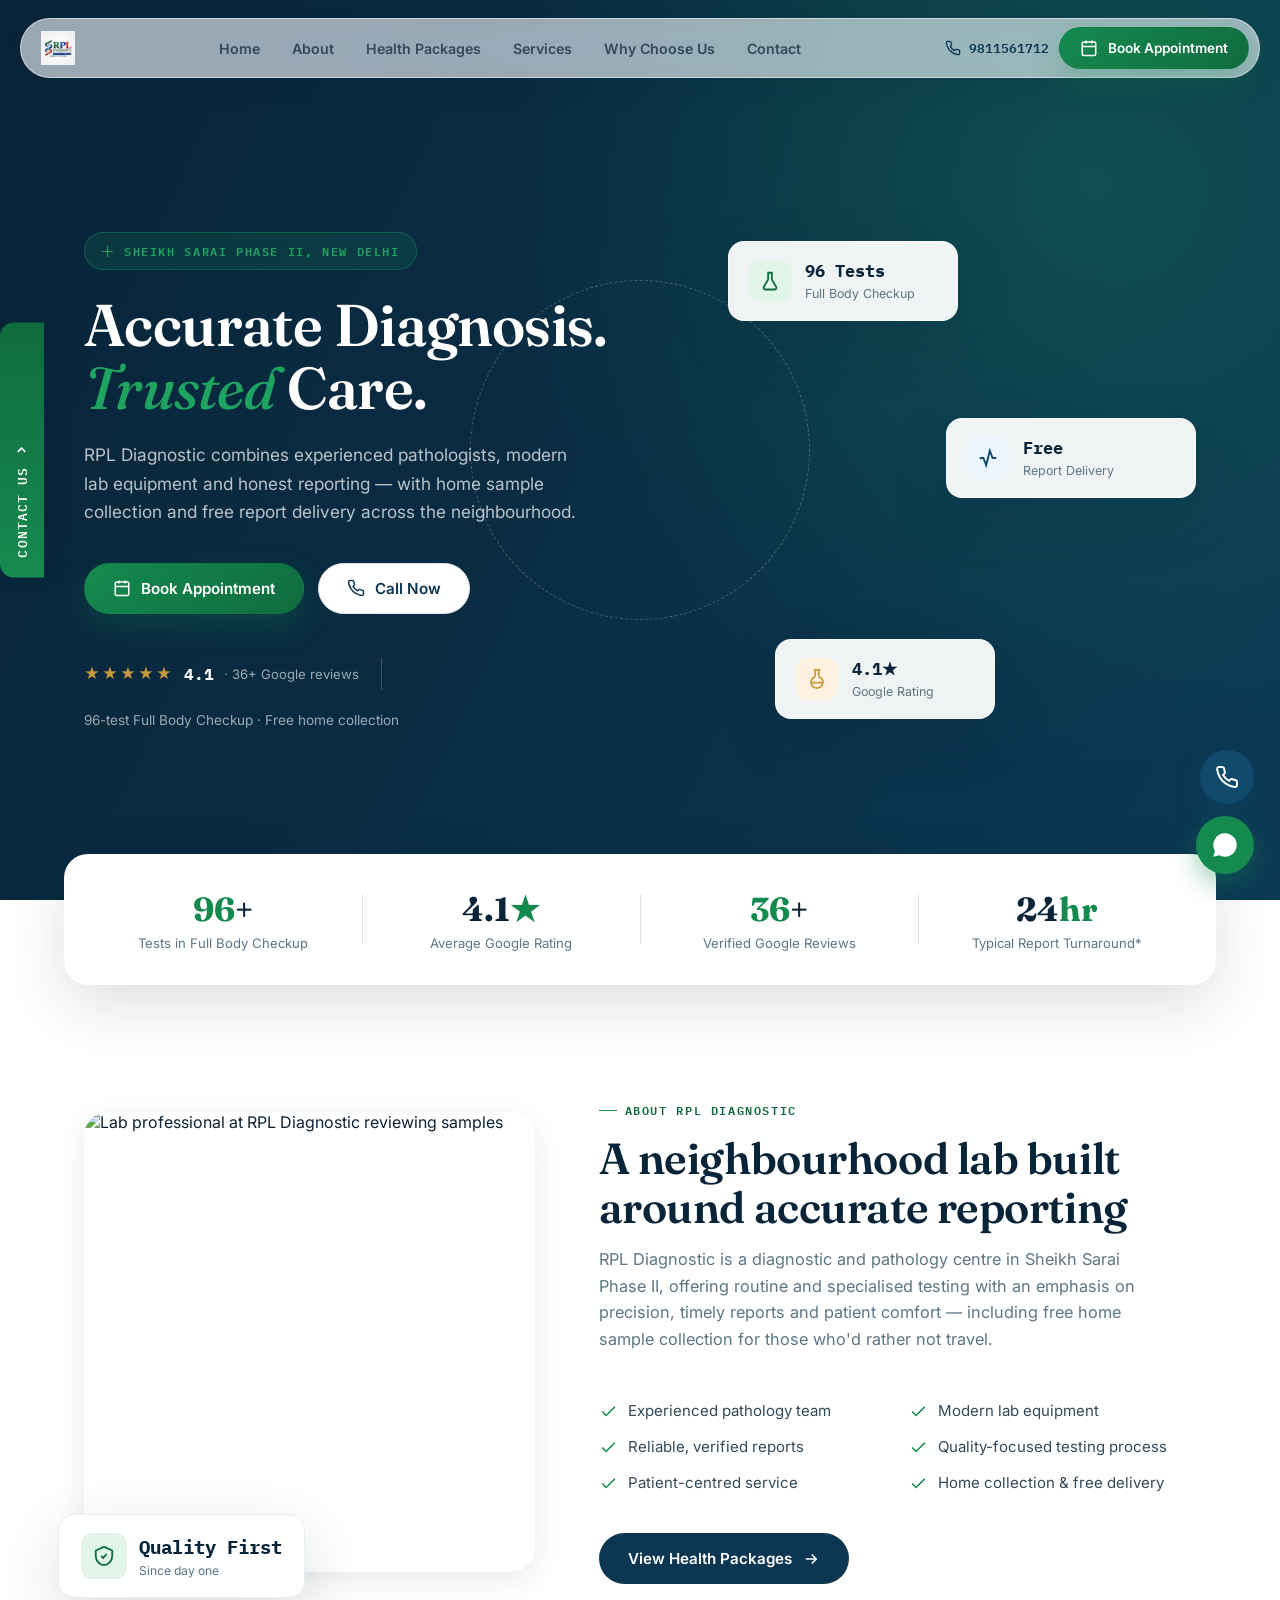
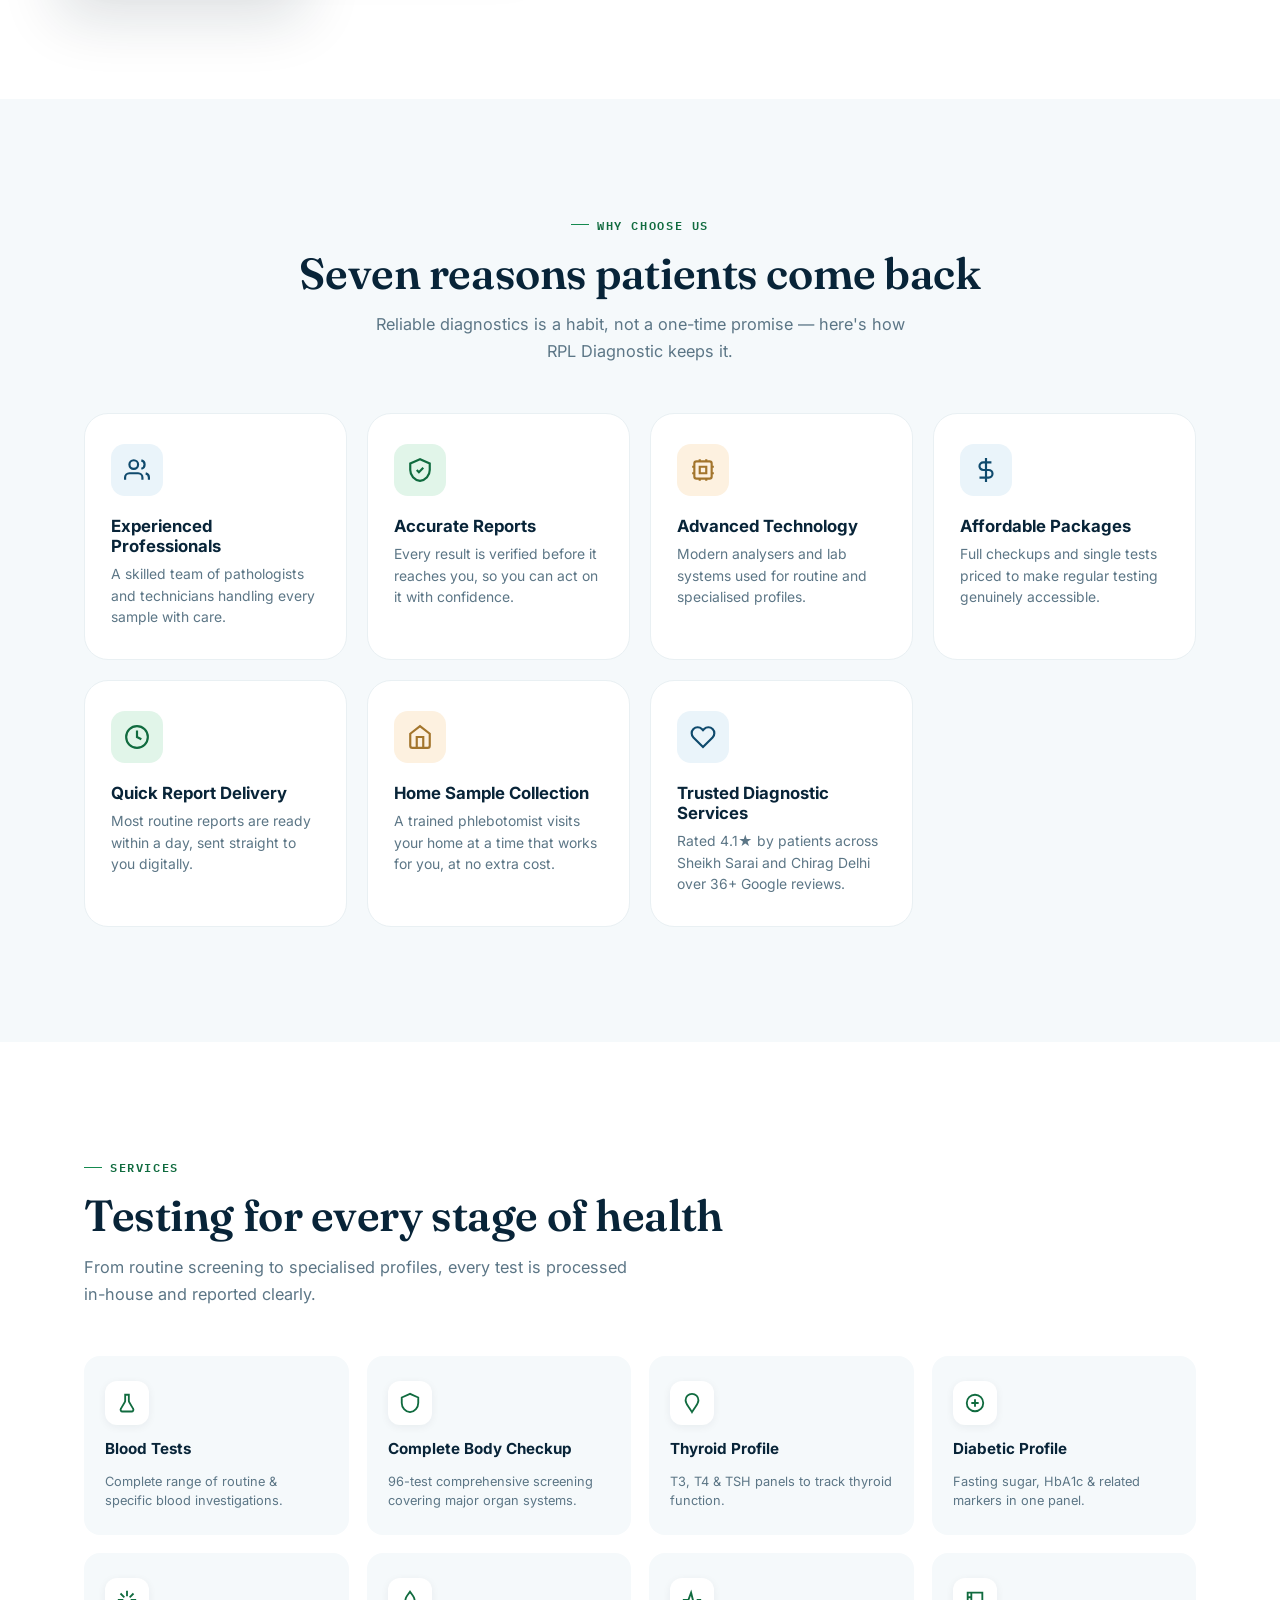
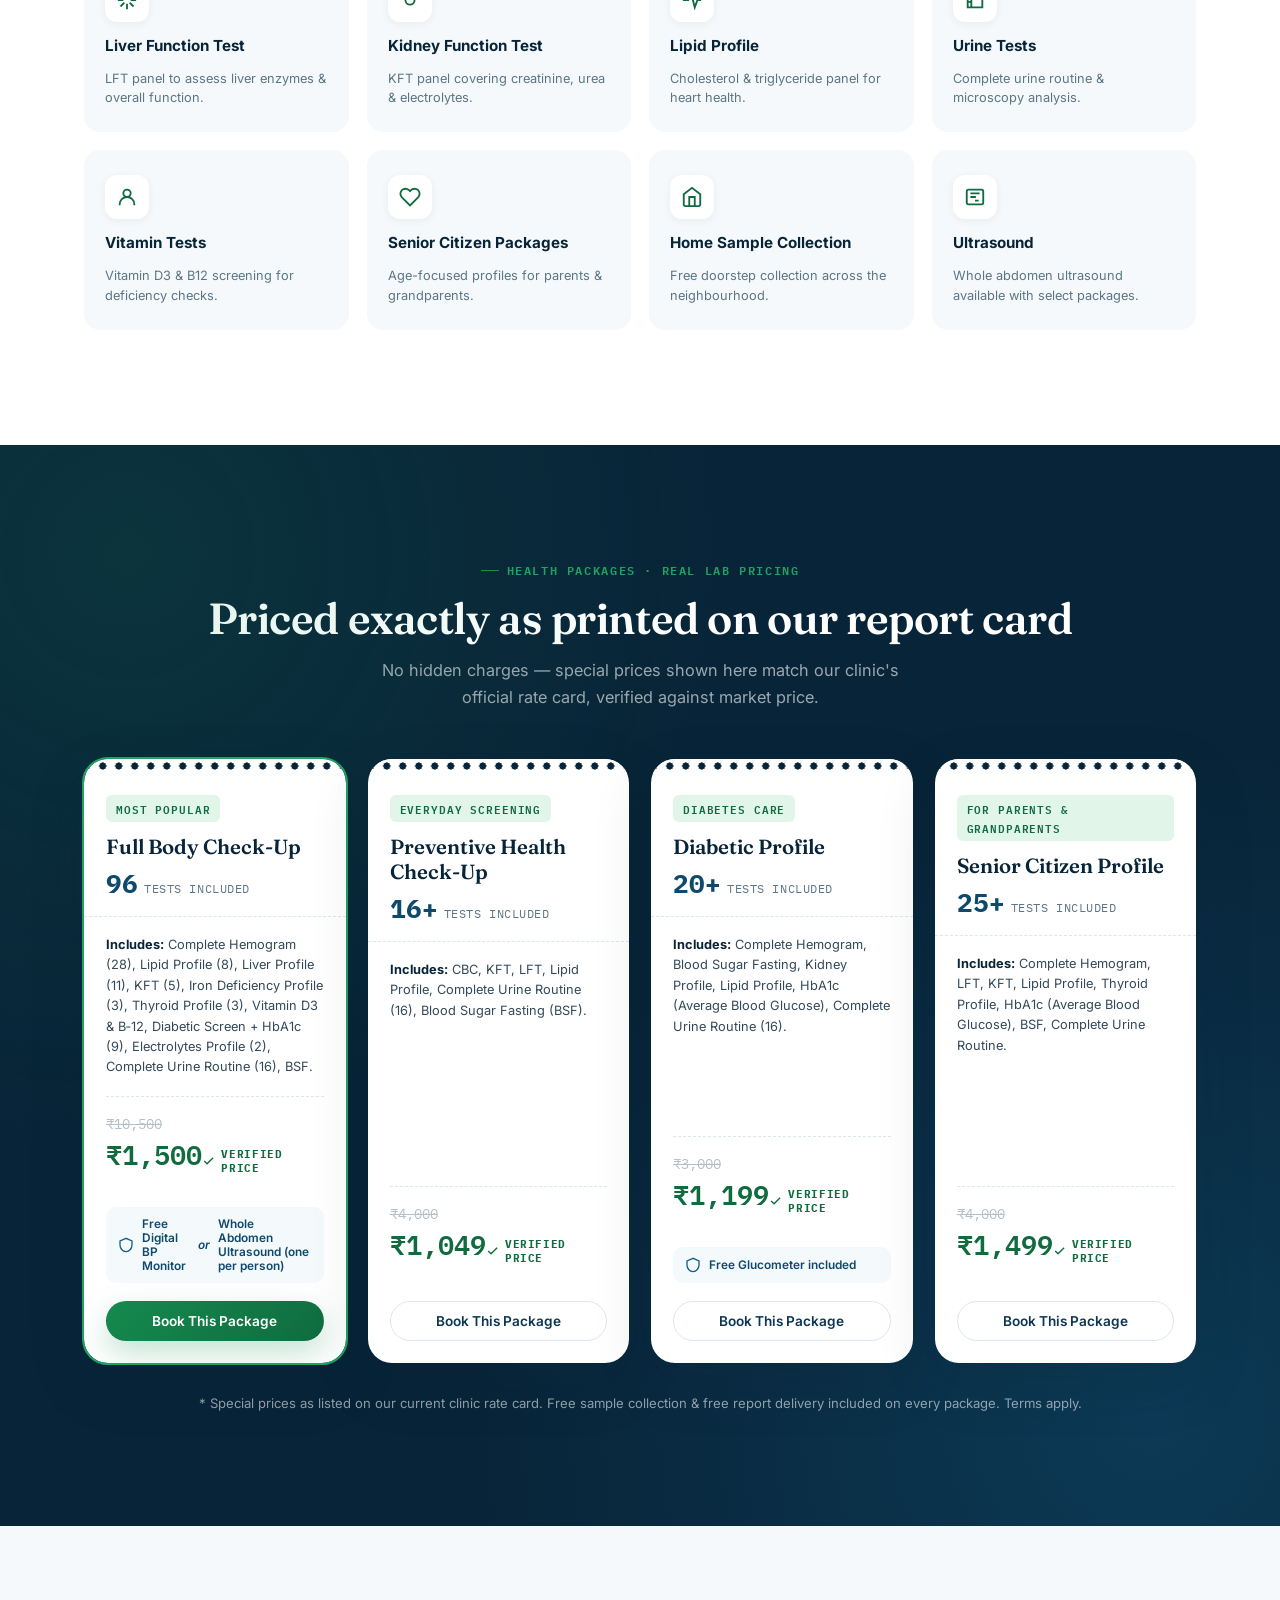
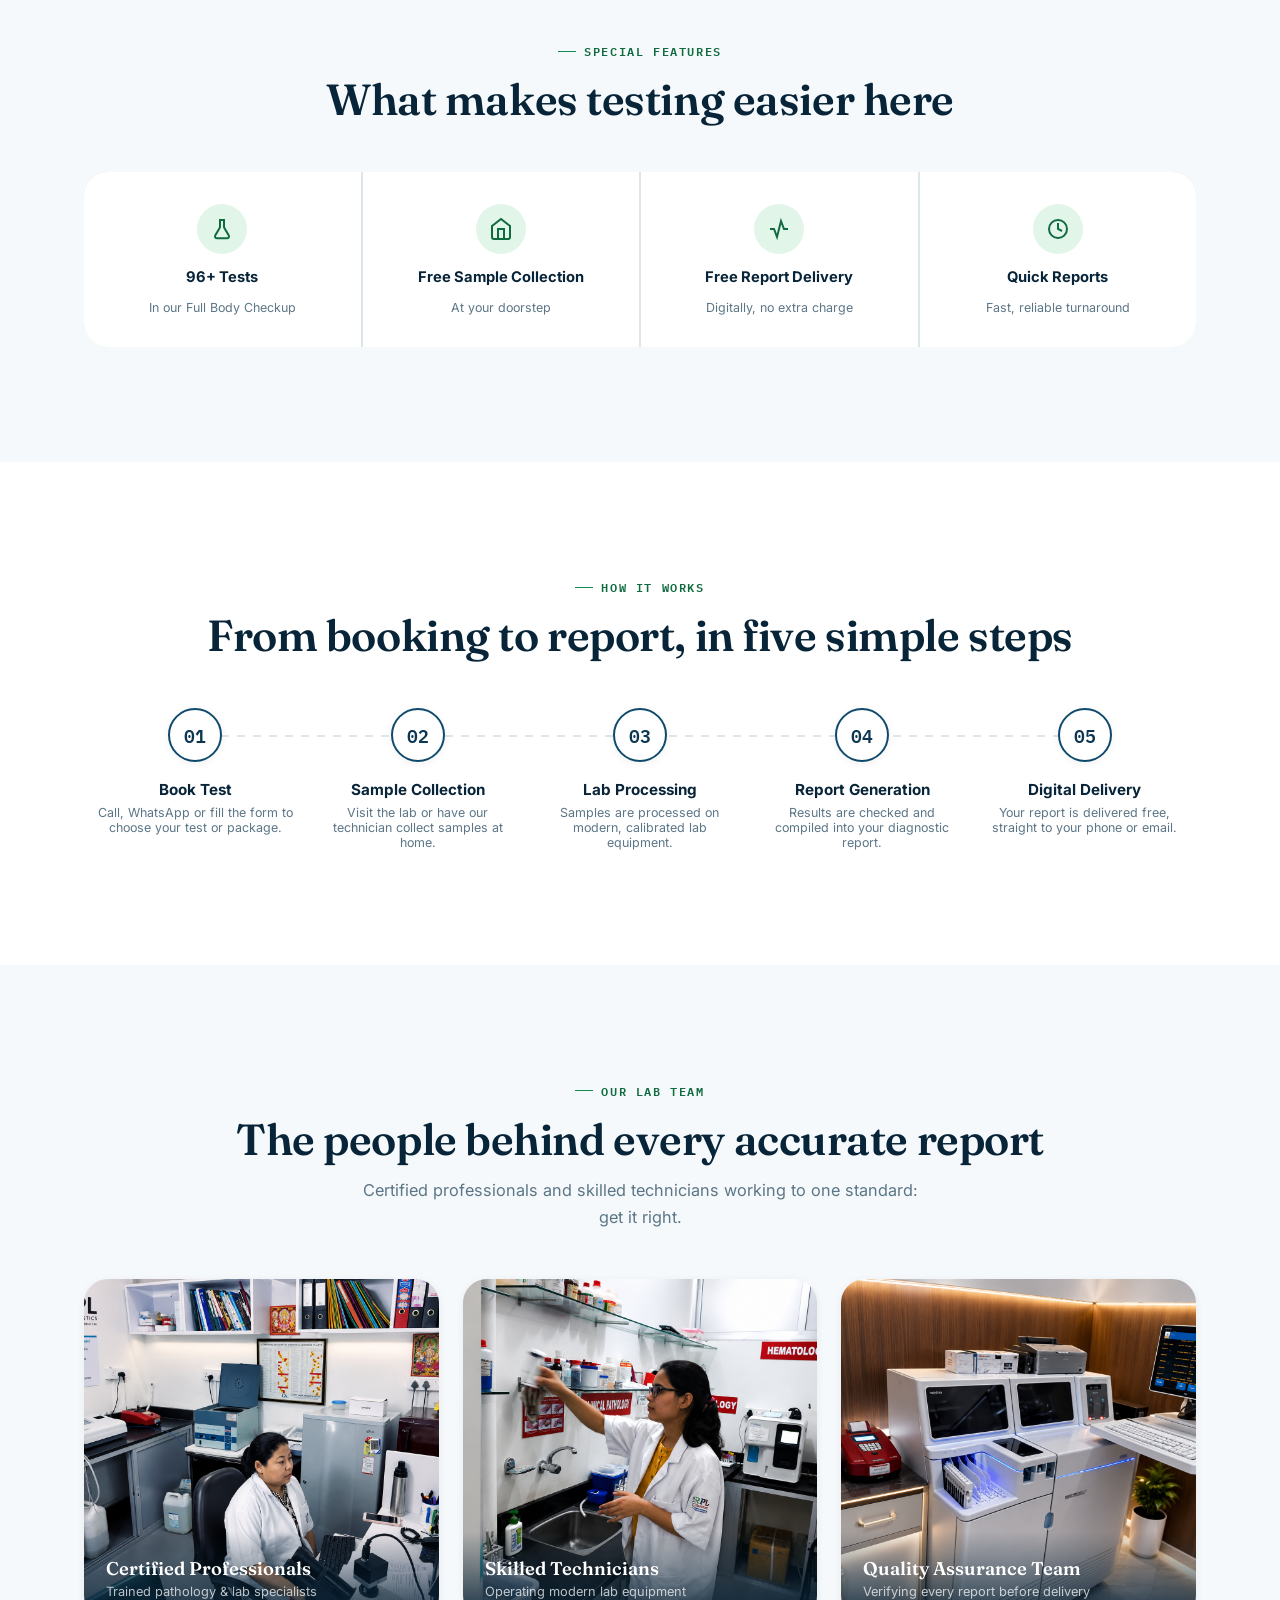
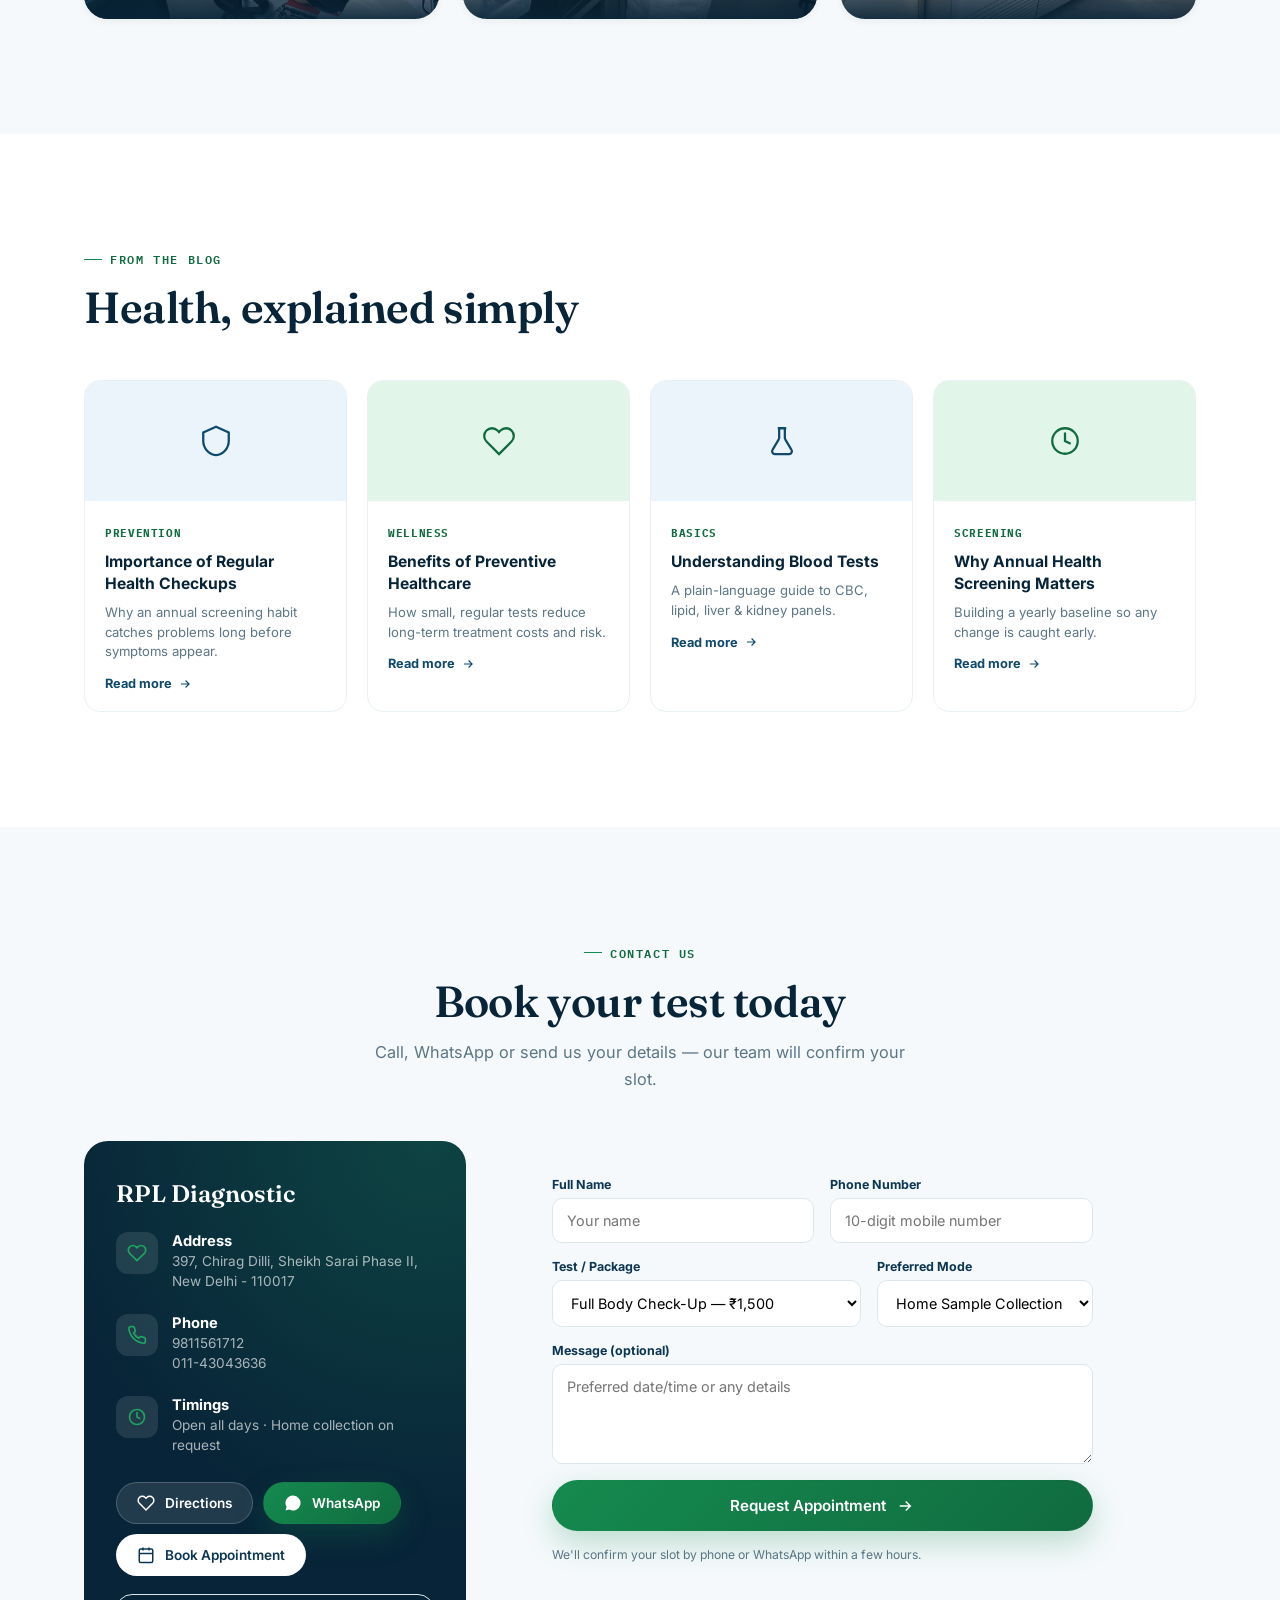
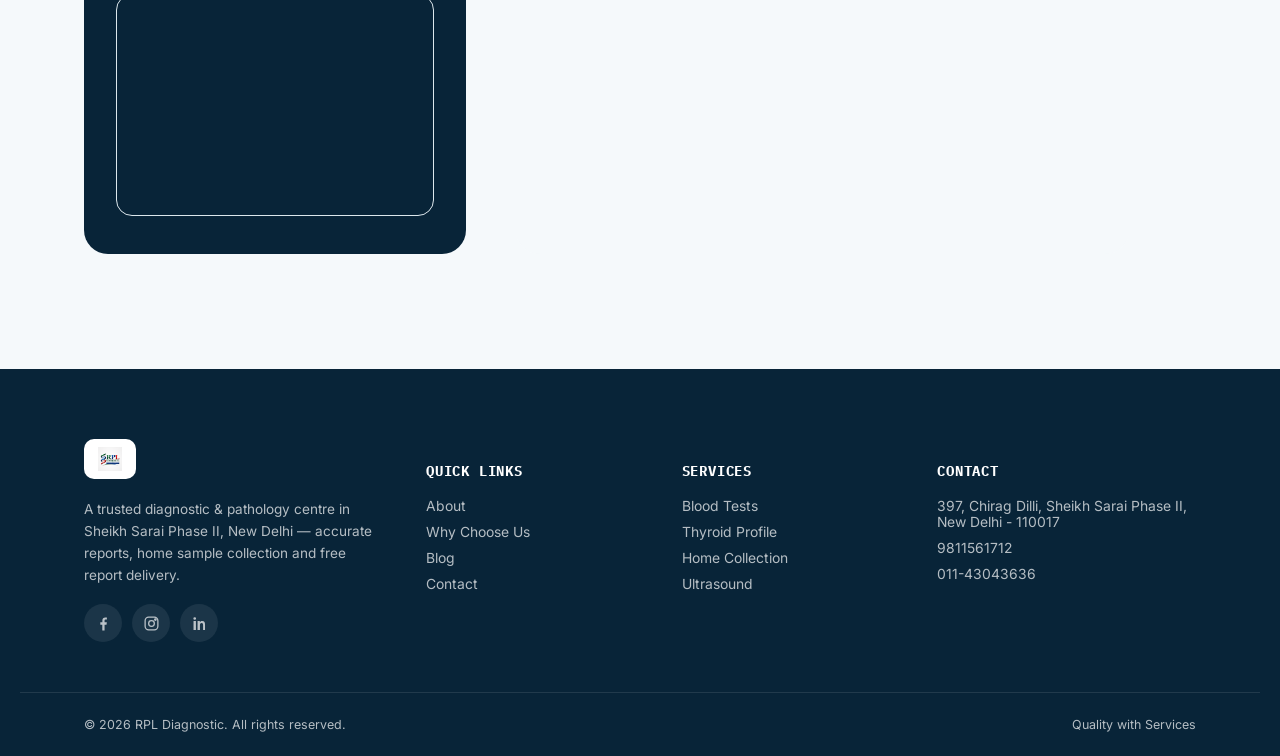
==== index.html @ 23fa5d9a "Fixed clickable phone number" ====
<!DOCTYPE html>
<html lang="en">
<head>
<meta charset="UTF-8">
<meta name="viewport" content="width=device-width, initial-scale=1.0">
<title>RPL Diagnostic | Trusted Pathology Lab &amp; Full Body Checkups in Sheikh Sarai, Delhi</title>
<meta name="description" content="RPL Diagnostic is a trusted diagnostic and pathology centre in Sheikh Sarai Phase II, New Delhi. Full body checkup (96 tests) at ₹1,500, home sample collection, free report delivery, rated 4.1★ by 36+ patients.">
<meta name="keywords" content="RPL Diagnostic, pathology lab Sheikh Sarai, diagnostic centre Chirag Delhi, full body checkup Delhi, home sample collection, blood test Delhi, health packages">
<link rel="canonical" href="https://rpldiagnostic.com/">

<!-- Open Graph -->
<meta property="og:type" content="business.business">
<meta property="og:title" content="RPL Diagnostic | Trusted Diagnostic &amp; Pathology Services">
<meta property="og:description" content="Full Body Checkup with 96 tests at ₹1,500. Home sample collection &amp; free report delivery in Sheikh Sarai, New Delhi.">
<meta property="og:image" content="assets/rpl-logo.png">
<meta property="og:locale" content="en_IN">

<!-- Twitter -->
<meta name="twitter:card" content="summary_large_image">
<meta name="twitter:title" content="RPL Diagnostic | Trusted Diagnostic &amp; Pathology Services">
<meta name="twitter:description" content="Full Body Checkup with 96 tests at ₹1,500. Home sample collection &amp; free report delivery in Sheikh Sarai, New Delhi.">

<link rel="icon" href="assets/rpl-icon.png">
<link rel="stylesheet" href="css/styles.css">

<!-- Schema.org -->
<script type="application/ld+json">
{
  "@context": "https://schema.org",
  "@type": "MedicalClinic",
  "name": "RPL Diagnostic",
  "image": "assets/rpl-logo.png",
  "telephone": ["+91-9811561712", "+91-11-43043636"],
  "address": {
    "@type": "PostalAddress",
    "streetAddress": "397, Chirag Dilli, Sheikh Sarai Phase II",
    "addressLocality": "New Delhi",
    "postalCode": "110017",
    "addressCountry": "IN"
  },
  "aggregateRating": {
    "@type": "AggregateRating",
    "ratingValue": "4.1",
    "reviewCount": "36"
  },
  "medicalSpecialty": "Pathology"
}
</script>
</head>
<body>

<!-- ============ NAVBAR ============ -->
<header class="nav" id="siteNav">
  <div class="nav__inner">
    <a href="#home" class="nav__logo">
      <img src="assets/rpl-logo.png" alt="RPL Diagnostic logo">
    </a>
    <nav class="nav__links">
      <a href="#home">Home</a>
      <a href="#about">About</a>
      <a href="#packages">Health Packages</a>
      <a href="#services">Services</a>
      <a href="#why">Why Choose Us</a>
      <a href="#contact">Contact</a>
    </nav>
    <div class="nav__right">
      <a href="tel:9811561712" class="nav__phone">
  <svg viewBox="0 0 24 24" width="16" height="16" fill="none" stroke="currentColor" stroke-width="2">
    <path d="M22 16.92v3a2 2 0 0 1-2.18 2 19.79 19.79 0 0 1-8.63-3.07 19.5 19.5 0 0 1-6-6 19.79 19.79 0 0 1-3.07-8.67A2 2 0 0 1 4.11 2h3a2 2 0 0 1 2 1.72c.127.96 0.361 1.903 0.7 2.81a2 2 0 0 1-.45 2.11L8.09 9.91a16 16 0 0 0 6 6l1.27-1.27a2 2 0 0 1 2.11-.45c.907.339 1.85.573 2.81.7A2 2 0 0 1 22 16.92z"/>
  </svg>
  9811561712
</a>
      <a href="#contact" class="btn btn-primary btn-sm">
        <svg viewBox="0 0 24 24" width="16" height="16" fill="none" stroke="currentColor" stroke-width="2"><rect x="3" y="4" width="18" height="18" rx="2"/><path d="M16 2v4M8 2v4M3 10h18"/></svg>
        Book Appointment
      </a>
      <button class="nav__burger" id="burgerBtn" aria-label="Open menu"><span></span></button>
    </div>
  </div>
</header>

<!-- ============ MOBILE DRAWER ============ -->
<div class="mobile-drawer" id="mobileDrawer">
  <div class="mobile-drawer__top">
    <img src="assets/rpl-logo.png" alt="RPL Diagnostic" style="height:30px;">
    <button class="mobile-drawer__close" id="drawerCloseBtn" aria-label="Close menu">
      <svg viewBox="0 0 24 24" width="18" height="18" fill="none" stroke="currentColor" stroke-width="2"><path d="M18 6 6 18M6 6l12 12"/></svg>
    </button>
  </div>
  <a href="#home">Home</a>
  <a href="#about">About</a>
  <a href="#packages">Health Packages</a>
  <a href="#services">Services</a>
  <a href="#why">Why Choose Us</a>
  <a href="#contact">Contact</a>
  <a href="#contact" class="btn btn-primary mt-40">Book Appointment</a>
</div>

<!-- ============ HERO ============ -->
<section class="hero" id="home">
  <div class="hero__bg"></div>
  <div class="hero__ring"></div>
  <div class="hero__grid">
    <div class="hero__copy" data-reveal>
      <span class="hero__eyebrow">
        <svg viewBox="0 0 24 24" width="13" height="13" fill="none" stroke="currentColor" stroke-width="2"><path d="M12 2v20M2 12h20"/></svg>
        Sheikh Sarai Phase II, New Delhi
      </span>
      <h1 class="hero__title">Accurate Diagnosis. <em>Trusted</em> Care.</h1>
      <p class="hero__sub">RPL Diagnostic combines experienced pathologists, modern lab equipment and honest reporting — with home sample collection and free report delivery across the neighbourhood.</p>
      <div class="hero__actions">
        <a href="#contact" class="btn btn-primary">
          <svg viewBox="0 0 24 24" width="18" height="18" fill="none" stroke="currentColor" stroke-width="2"><rect x="3" y="4" width="18" height="18" rx="2"/><path d="M16 2v4M8 2v4M3 10h18"/></svg>
          Book Appointment
        </a>
        <a href="tel:9811561712" class="btn btn-ghost">
          <svg viewBox="0 0 24 24" width="18" height="18" fill="none" stroke="currentColor" stroke-width="2"><path d="M22 16.92v3a2 2 0 0 1-2.18 2 19.79 19.79 0 0 1-8.63-3.07 19.5 19.5 0 0 1-6-6 19.79 19.79 0 0 1-3.07-8.67A2 2 0 0 1 4.11 2h3a2 2 0 0 1 2 1.72c.127.96.361 1.903.7 2.81a2 2 0 0 1-.45 2.11L8.09 9.91a16 16 0 0 0 6 6l1.27-1.27a2 2 0 0 1 2.11-.45c.907.339 1.85.573 2.81.7A2 2 0 0 1 22 16.92z"/></svg>
          Call Now
        </a>
      </div>
      <div class="hero__trust">
        <div class="hero__rating">
          <span class="stars">★★★★★</span>
          <strong>4.1</strong>
          <span>· 36+ Google reviews</span>
        </div>
        <div class="hero__divider"></div>
        <span style="color:rgba(255,255,255,.6); font-size:.85rem;">96-test Full Body Checkup · Free home collection</span>
      </div>
    </div>

    <div class="hero__panel" data-reveal="scale">
      <div class="float-card fc-1">
        <div class="ic"><svg viewBox="0 0 24 24" width="22" height="22" fill="none" stroke="currentColor" stroke-width="2"><path d="M9 3h6M10 3v6.5a3 3 0 0 1-.5 1.66L5.4 18.1A2 2 0 0 0 7 21.3h10a2 2 0 0 0 1.6-3.2l-4.1-6.94A3 3 0 0 1 14 9.5V3"/></svg></div>
        <div><strong>96 Tests</strong><span>Full Body Checkup</span></div>
      </div>
      <div class="float-card fc-2">
        <div class="ic"><svg viewBox="0 0 24 24" width="22" height="22" fill="none" stroke="currentColor" stroke-width="2"><path d="M3 12h4l3 8 4-16 3 8h4"/></svg></div>
        <div><strong>Free</strong><span>Report Delivery</span></div>
      </div>
      <div class="float-card fc-3">
        <div class="ic"><svg viewBox="0 0 24 24" width="22" height="22" fill="none" stroke="currentColor" stroke-width="2"><path d="M10 2v7.31M14 2v7.31M8.5 2h7M14 9.3a6.5 6.5 0 1 1-4 0M5.52 16h12.96"/></svg></div>
        <div><strong>4.1★</strong><span>Google Rating</span></div>
      </div>
    </div>
  </div>
</section>

<!-- ============ STATS STRIP ============ -->
<div class="stats-strip">
  <div class="stats-strip__inner">
    <div class="stat" data-reveal><strong><span class="counter" data-target="96">0</span>+</strong><p>Tests in Full Body Checkup</p></div>
    <div class="stat" data-reveal><strong>4.1<span>★</span></strong><p>Average Google Rating</p></div>
    <div class="stat" data-reveal><strong><span class="counter" data-target="36">0</span>+</strong><p>Verified Google Reviews</p></div>
    <div class="stat" data-reveal><strong>24<span>hr</span></strong><p>Typical Report Turnaround*</p></div>
  </div>
</div>

<!-- ============ ABOUT ============ -->
<section class="section-pad" id="about">
  <div class="container about__grid">
    <div class="about__media" data-reveal>
      <img src="https://images.unsplash.com/photo-1582719471384-894fbb16e074?auto=format&fit=crop&w=900&q=80" alt="Lab professional at RPL Diagnostic reviewing samples">
      <div class="about__badge">
        <div class="ic"><svg viewBox="0 0 24 24" width="22" height="22" fill="none" stroke="currentColor" stroke-width="2"><path d="M12 2 3 6v6c0 5 3.8 9.4 9 10 5.2-.6 9-5 9-10V6l-9-4Z"/><path d="m9 12 2 2 4-4"/></svg></div>
        <div><strong>Quality First</strong><span>Since day one</span></div>
      </div>
    </div>
    <div class="about__content">
      <div class="section-head">
        <span class="eyebrow">About RPL Diagnostic</span>
        <h2 class="section-title">A neighbourhood lab built around accurate reporting</h2>
        <p class="section-lede">RPL Diagnostic is a diagnostic and pathology centre in Sheikh Sarai Phase II, offering routine and specialised testing with an emphasis on precision, timely reports and patient comfort — including free home sample collection for those who'd rather not travel.</p>
      </div>
      <ul class="about__list">
        <li><svg viewBox="0 0 24 24" fill="none" stroke="currentColor" stroke-width="2"><path d="M20 6 9 17l-5-5"/></svg>Experienced pathology team</li>
        <li><svg viewBox="0 0 24 24" fill="none" stroke="currentColor" stroke-width="2"><path d="M20 6 9 17l-5-5"/></svg>Modern lab equipment</li>
        <li><svg viewBox="0 0 24 24" fill="none" stroke="currentColor" stroke-width="2"><path d="M20 6 9 17l-5-5"/></svg>Reliable, verified reports</li>
        <li><svg viewBox="0 0 24 24" fill="none" stroke="currentColor" stroke-width="2"><path d="M20 6 9 17l-5-5"/></svg>Quality-focused testing process</li>
        <li><svg viewBox="0 0 24 24" fill="none" stroke="currentColor" stroke-width="2"><path d="M20 6 9 17l-5-5"/></svg>Patient-centred service</li>
        <li><svg viewBox="0 0 24 24" fill="none" stroke="currentColor" stroke-width="2"><path d="M20 6 9 17l-5-5"/></svg>Home collection &amp; free delivery</li>
      </ul>
      <a href="#packages" class="btn btn-navy mt-40">
        View Health Packages
        <svg viewBox="0 0 24 24" width="16" height="16" fill="none" stroke="currentColor" stroke-width="2"><path d="M5 12h14M13 6l6 6-6 6"/></svg>
      </a>
    </div>
  </div>
</section>

<!-- ============ WHY CHOOSE US ============ -->
<section class="section-pad bg-paper" id="why">
  <div class="container">
    <div class="section-head center">
      <span class="eyebrow">Why Choose Us</span>
      <h2 class="section-title">Seven reasons patients come back</h2>
      <p class="section-lede">Reliable diagnostics is a habit, not a one-time promise — here's how RPL Diagnostic keeps it.</p>
    </div>
    <div class="why__grid">
      <div class="why-card" data-reveal>
        <div class="ic"><svg viewBox="0 0 24 24" width="26" height="26" fill="none" stroke="currentColor" stroke-width="2"><path d="M17 21v-2a4 4 0 0 0-4-4H5a4 4 0 0 0-4 4v2"/><circle cx="9" cy="7" r="4"/><path d="M23 21v-2a4 4 0 0 0-3-3.87M16 3.13a4 4 0 0 1 0 7.75"/></svg></div>
        <h3>Experienced Professionals</h3>
        <p>A skilled team of pathologists and technicians handling every sample with care.</p>
      </div>
      <div class="why-card" data-reveal>
        <div class="ic"><svg viewBox="0 0 24 24" width="26" height="26" fill="none" stroke="currentColor" stroke-width="2"><path d="M12 2 3 6v6c0 5 3.8 9.4 9 10 5.2-.6 9-5 9-10V6l-9-4Z"/><path d="m9 12 2 2 4-4"/></svg></div>
        <h3>Accurate Reports</h3>
        <p>Every result is verified before it reaches you, so you can act on it with confidence.</p>
      </div>
      <div class="why-card" data-reveal>
        <div class="ic"><svg viewBox="0 0 24 24" width="26" height="26" fill="none" stroke="currentColor" stroke-width="2"><rect x="4" y="4" width="16" height="16" rx="2"/><path d="M9 9h6v6H9z"/><path d="M9 2v2M15 2v2M9 20v2M15 20v2M2 9h2M2 15h2M20 9h2M20 15h2"/></svg></div>
        <h3>Advanced Technology</h3>
        <p>Modern analysers and lab systems used for routine and specialised profiles.</p>
      </div>
      <div class="why-card" data-reveal>
        <div class="ic"><svg viewBox="0 0 24 24" width="26" height="26" fill="none" stroke="currentColor" stroke-width="2"><path d="M12 1v22M17 5H9.5a3.5 3.5 0 0 0 0 7h5a3.5 3.5 0 0 1 0 7H6"/></svg></div>
        <h3>Affordable Packages</h3>
        <p>Full checkups and single tests priced to make regular testing genuinely accessible.</p>
      </div>
      <div class="why-card" data-reveal>
        <div class="ic"><svg viewBox="0 0 24 24" width="26" height="26" fill="none" stroke="currentColor" stroke-width="2"><circle cx="12" cy="12" r="10"/><path d="M12 6v6l4 2"/></svg></div>
        <h3>Quick Report Delivery</h3>
        <p>Most routine reports are ready within a day, sent straight to you digitally.</p>
      </div>
      <div class="why-card" data-reveal>
        <div class="ic"><svg viewBox="0 0 24 24" width="26" height="26" fill="none" stroke="currentColor" stroke-width="2"><path d="M3 9l9-7 9 7v11a2 2 0 0 1-2 2H5a2 2 0 0 1-2-2Z"/><path d="M9 22V12h6v10"/></svg></div>
        <h3>Home Sample Collection</h3>
        <p>A trained phlebotomist visits your home at a time that works for you, at no extra cost.</p>
      </div>
      <div class="why-card" data-reveal>
        <div class="ic"><svg viewBox="0 0 24 24" width="26" height="26" fill="none" stroke="currentColor" stroke-width="2"><path d="M20.84 4.61a5.5 5.5 0 0 0-7.78 0L12 5.67l-1.06-1.06a5.5 5.5 0 1 0-7.78 7.78L12 21.23l8.84-8.84a5.5 5.5 0 0 0 0-7.78Z"/></svg></div>
        <h3>Trusted Diagnostic Services</h3>
        <p>Rated 4.1★ by patients across Sheikh Sarai and Chirag Delhi over 36+ Google reviews.</p>
      </div>
    </div>
  </div>
</section>

<!-- ============ SERVICES ============ -->
<section class="section-pad" id="services">
  <div class="container">
    <div class="section-head">
      <span class="eyebrow">Services</span>
      <h2 class="section-title">Testing for every stage of health</h2>
      <p class="section-lede">From routine screening to specialised profiles, every test is processed in-house and reported clearly.</p>
    </div>
    <div class="services__grid">
      <div class="service-card" data-reveal><div class="ic"><svg viewBox="0 0 24 24" width="22" height="22" fill="none" stroke="currentColor" stroke-width="2"><path d="M9 3h6M10 3v6.5a3 3 0 0 1-.5 1.66L5.4 18.1A2 2 0 0 0 7 21.3h10a2 2 0 0 0 1.6-3.2l-4.1-6.94A3 3 0 0 1 14 9.5V3"/></svg></div><h4>Blood Tests</h4><p>Complete range of routine &amp; specific blood investigations.</p></div>
      <div class="service-card" data-reveal><div class="ic"><svg viewBox="0 0 24 24" width="22" height="22" fill="none" stroke="currentColor" stroke-width="2"><path d="M12 2 3 6v6c0 5 3.8 9.4 9 10 5.2-.6 9-5 9-10V6l-9-4Z"/></svg></div><h4>Complete Body Checkup</h4><p>96-test comprehensive screening covering major organ systems.</p></div>
      <div class="service-card" data-reveal><div class="ic"><svg viewBox="0 0 24 24" width="22" height="22" fill="none" stroke="currentColor" stroke-width="2"><path d="M12 2a7 7 0 0 0-7 7c0 4 3 6 7 13 4-7 7-9 7-13a7 7 0 0 0-7-7Z"/></svg></div><h4>Thyroid Profile</h4><p>T3, T4 &amp; TSH panels to track thyroid function.</p></div>
      <div class="service-card" data-reveal><div class="ic"><svg viewBox="0 0 24 24" width="22" height="22" fill="none" stroke="currentColor" stroke-width="2"><circle cx="12" cy="12" r="9"/><path d="M8 12h8M12 8v8"/></svg></div><h4>Diabetic Profile</h4><p>Fasting sugar, HbA1c &amp; related markers in one panel.</p></div>
      <div class="service-card" data-reveal><div class="ic"><svg viewBox="0 0 24 24" width="22" height="22" fill="none" stroke="currentColor" stroke-width="2"><path d="M12 2v6M12 22v-6M4.9 4.9l4.2 4.2M14.9 14.9l4.2 4.2M2 12h6M16 12h6M4.9 19.1l4.2-4.2M14.9 9.1l4.2-4.2"/></svg></div><h4>Liver Function Test</h4><p>LFT panel to assess liver enzymes &amp; overall function.</p></div>
      <div class="service-card" data-reveal><div class="ic"><svg viewBox="0 0 24 24" width="22" height="22" fill="none" stroke="currentColor" stroke-width="2"><path d="M12 3c-2 3-5 6-5 9a5 5 0 0 0 10 0c0-3-3-6-5-9Z"/></svg></div><h4>Kidney Function Test</h4><p>KFT panel covering creatinine, urea &amp; electrolytes.</p></div>
      <div class="service-card" data-reveal><div class="ic"><svg viewBox="0 0 24 24" width="22" height="22" fill="none" stroke="currentColor" stroke-width="2"><path d="M22 12h-4l-3 8-4-16-3 8H2"/></svg></div><h4>Lipid Profile</h4><p>Cholesterol &amp; triglyceride panel for heart health.</p></div>
      <div class="service-card" data-reveal><div class="ic"><svg viewBox="0 0 24 24" width="22" height="22" fill="none" stroke="currentColor" stroke-width="2"><path d="M4 4h16v16H4z"/><path d="M8 4v16M4 9h4M4 14h4"/></svg></div><h4>Urine Tests</h4><p>Complete urine routine &amp; microscopy analysis.</p></div>
      <div class="service-card" data-reveal><div class="ic"><svg viewBox="0 0 24 24" width="22" height="22" fill="none" stroke="currentColor" stroke-width="2"><circle cx="12" cy="8" r="4"/><path d="M4 21v-1a8 8 0 0 1 8-8v0a8 8 0 0 1 8 8v1"/></svg></div><h4>Vitamin Tests</h4><p>Vitamin D3 &amp; B12 screening for deficiency checks.</p></div>
      <div class="service-card" data-reveal><div class="ic"><svg viewBox="0 0 24 24" width="22" height="22" fill="none" stroke="currentColor" stroke-width="2"><path d="M20.84 4.61a5.5 5.5 0 0 0-7.78 0L12 5.67l-1.06-1.06a5.5 5.5 0 1 0-7.78 7.78L12 21.23l8.84-8.84a5.5 5.5 0 0 0 0-7.78Z"/></svg></div><h4>Senior Citizen Packages</h4><p>Age-focused profiles for parents &amp; grandparents.</p></div>
      <div class="service-card" data-reveal><div class="ic"><svg viewBox="0 0 24 24" width="22" height="22" fill="none" stroke="currentColor" stroke-width="2"><path d="M3 9l9-7 9 7v11a2 2 0 0 1-2 2H5a2 2 0 0 1-2-2Z"/><path d="M9 22V12h6v10"/></svg></div><h4>Home Sample Collection</h4><p>Free doorstep collection across the neighbourhood.</p></div>
      <div class="service-card" data-reveal><div class="ic"><svg viewBox="0 0 24 24" width="22" height="22" fill="none" stroke="currentColor" stroke-width="2"><rect x="3" y="4" width="18" height="16" rx="2"/><path d="M7 8h10M7 12h6M12 16h4"/></svg></div><h4>Ultrasound</h4><p>Whole abdomen ultrasound available with select packages.</p></div>
    </div>
  </div>
</section>

<!-- ============ HEALTH PACKAGES — SIGNATURE ============ -->
<section class="section-pad packages" id="packages">
  <div class="container">
    <div class="section-head center">
      <span class="eyebrow">Health Packages · Real Lab Pricing</span>
      <h2 class="section-title">Priced exactly as printed on our report card</h2>
      <p class="section-lede">No hidden charges — special prices shown here match our clinic's official rate card, verified against market price.</p>
    </div>

    <div class="report-grid">
      <!-- Full Body Checkup -->
      <div class="report-card featured" data-reveal>
        <div class="report-card__perf"></div>
        <div class="report-card__head">
          <span class="report-card__tag">Most Popular</span>
          <div class="report-card__title">Full Body Check-Up</div>
          <div class="report-card__tests"><b>96</b><span>tests included</span></div>
        </div>
        <div class="report-card__body">
          <p class="report-card__includes"><b>Includes:</b> Complete Hemogram (28), Lipid Profile (8), Liver Profile (11), KFT (5), Iron Deficiency Profile (3), Thyroid Profile (3), Vitamin D3 &amp; B‑12, Diabetic Screen + HbA1c (9), Electrolytes Profile (2), Complete Urine Routine (16), BSF.</p>
          <div class="report-card__price">
            <div><span class="price-old">₹10,500</span><br><span class="price-new">₹1,500</span></div>
            <span class="report-card__stamp"><svg viewBox="0 0 24 24" fill="none" stroke="currentColor" stroke-width="2.4"><path d="M20 6 9 17l-5-5"/></svg>Verified Price</span>
          </div>
        </div>
        <div class="report-card__free">
          <svg viewBox="0 0 24 24" fill="none" stroke="currentColor" stroke-width="2"><path d="M12 2 3 6v6c0 5 3.8 9.4 9 10 5.2-.6 9-5 9-10V6l-9-4Z"/></svg>
          Free Digital BP Monitor <em>or</em> Whole Abdomen Ultrasound (one per person)
        </div>
        <div class="report-card__cta"><a href="#contact" class="btn btn-primary btn-block btn-sm">Book This Package</a></div>
      </div>

      <!-- Preventive Health Checkup -->
      <div class="report-card" data-reveal>
        <div class="report-card__perf"></div>
        <div class="report-card__head">
          <span class="report-card__tag">Everyday Screening</span>
          <div class="report-card__title">Preventive Health Check-Up</div>
          <div class="report-card__tests"><b>16+</b><span>tests included</span></div>
        </div>
        <div class="report-card__body">
          <p class="report-card__includes"><b>Includes:</b> CBC, KFT, LFT, Lipid Profile, Complete Urine Routine (16), Blood Sugar Fasting (BSF).</p>
          <div class="report-card__price">
            <div><span class="price-old">₹4,000</span><br><span class="price-new">₹1,049</span></div>
            <span class="report-card__stamp"><svg viewBox="0 0 24 24" fill="none" stroke="currentColor" stroke-width="2.4"><path d="M20 6 9 17l-5-5"/></svg>Verified Price</span>
          </div>
        </div>
        <div class="report-card__cta"><a href="#contact" class="btn btn-ghost btn-block btn-sm">Book This Package</a></div>
      </div>

      <!-- Diabetic Profile -->
      <div class="report-card" data-reveal>
        <div class="report-card__perf"></div>
        <div class="report-card__head">
          <span class="report-card__tag">Diabetes Care</span>
          <div class="report-card__title">Diabetic Profile</div>
          <div class="report-card__tests"><b>20+</b><span>tests included</span></div>
        </div>
        <div class="report-card__body">
          <p class="report-card__includes"><b>Includes:</b> Complete Hemogram, Blood Sugar Fasting, Kidney Profile, Lipid Profile, HbA1c (Average Blood Glucose), Complete Urine Routine (16).</p>
          <div class="report-card__price">
            <div><span class="price-old">₹3,000</span><br><span class="price-new">₹1,199</span></div>
            <span class="report-card__stamp"><svg viewBox="0 0 24 24" fill="none" stroke="currentColor" stroke-width="2.4"><path d="M20 6 9 17l-5-5"/></svg>Verified Price</span>
          </div>
        </div>
        <div class="report-card__free">
          <svg viewBox="0 0 24 24" fill="none" stroke="currentColor" stroke-width="2"><path d="M12 2 3 6v6c0 5 3.8 9.4 9 10 5.2-.6 9-5 9-10V6l-9-4Z"/></svg>
          Free Glucometer included
        </div>
        <div class="report-card__cta"><a href="#contact" class="btn btn-ghost btn-block btn-sm">Book This Package</a></div>
      </div>

      <!-- Senior Citizen Profile -->
      <div class="report-card" data-reveal>
        <div class="report-card__perf"></div>
        <div class="report-card__head">
          <span class="report-card__tag">For Parents &amp; Grandparents</span>
          <div class="report-card__title">Senior Citizen Profile</div>
          <div class="report-card__tests"><b>25+</b><span>tests included</span></div>
        </div>
        <div class="report-card__body">
          <p class="report-card__includes"><b>Includes:</b> Complete Hemogram, LFT, KFT, Lipid Profile, Thyroid Profile, HbA1c (Average Blood Glucose), BSF, Complete Urine Routine.</p>
          <div class="report-card__price">
            <div><span class="price-old">₹4,000</span><br><span class="price-new">₹1,499</span></div>
            <span class="report-card__stamp"><svg viewBox="0 0 24 24" fill="none" stroke="currentColor" stroke-width="2.4"><path d="M20 6 9 17l-5-5"/></svg>Verified Price</span>
          </div>
        </div>
        <div class="report-card__cta"><a href="#contact" class="btn btn-ghost btn-block btn-sm">Book This Package</a></div>
      </div>
    </div>
    <p class="packages__note">* Special prices as listed on our current clinic rate card. Free sample collection &amp; free report delivery included on every package. Terms apply.</p>
  </div>
</section>

<!-- ============ SPECIAL FEATURES ============ -->
<section class="section-pad bg-paper">
  <div class="container">
    <div class="section-head center">
      <span class="eyebrow">Special Features</span>
      <h2 class="section-title">What makes testing easier here</h2>
    </div>
    <div class="features-strip__grid">
      <div class="feature-item" data-reveal>
        <div class="ic"><svg viewBox="0 0 24 24" width="24" height="24" fill="none" stroke="currentColor" stroke-width="2"><path d="M9 3h6M10 3v6.5a3 3 0 0 1-.5 1.66L5.4 18.1A2 2 0 0 0 7 21.3h10a2 2 0 0 0 1.6-3.2l-4.1-6.94A3 3 0 0 1 14 9.5V3"/></svg></div>
        <h4>96+ Tests</h4><p>In our Full Body Checkup</p>
      </div>
      <div class="feature-item" data-reveal>
        <div class="ic"><svg viewBox="0 0 24 24" width="24" height="24" fill="none" stroke="currentColor" stroke-width="2"><path d="M3 9l9-7 9 7v11a2 2 0 0 1-2 2H5a2 2 0 0 1-2-2Z"/><path d="M9 22V12h6v10"/></svg></div>
        <h4>Free Sample Collection</h4><p>At your doorstep</p>
      </div>
      <div class="feature-item" data-reveal>
        <div class="ic"><svg viewBox="0 0 24 24" width="24" height="24" fill="none" stroke="currentColor" stroke-width="2"><path d="M3 12h4l3 8 4-16 3 8h4"/></svg></div>
        <h4>Free Report Delivery</h4><p>Digitally, no extra charge</p>
      </div>
      <div class="feature-item" data-reveal>
        <div class="ic"><svg viewBox="0 0 24 24" width="24" height="24" fill="none" stroke="currentColor" stroke-width="2"><circle cx="12" cy="12" r="9"/><path d="M12 6v6l4 2"/></svg></div>
        <h4>Quick Reports</h4><p>Fast, reliable turnaround</p>
      </div>
    </div>
  </div>
</section>

<!-- ============ WORKFLOW ============ -->
<section class="section-pad" id="workflow">
  <div class="container">
    <div class="section-head center">
      <span class="eyebrow">How It Works</span>
      <h2 class="section-title">From booking to report, in five simple steps</h2>
    </div>
    <div class="workflow__track">
      <div class="workflow__step" data-reveal>
        <div class="workflow__num">01</div>
        <h4>Book Test</h4>
        <p>Call, WhatsApp or fill the form to choose your test or package.</p>
      </div>
      <div class="workflow__step" data-reveal>
        <div class="workflow__num">02</div>
        <h4>Sample Collection</h4>
        <p>Visit the lab or have our technician collect samples at home.</p>
      </div>
      <div class="workflow__step" data-reveal>
        <div class="workflow__num">03</div>
        <h4>Lab Processing</h4>
        <p>Samples are processed on modern, calibrated lab equipment.</p>
      </div>
      <div class="workflow__step" data-reveal>
        <div class="workflow__num">04</div>
        <h4>Report Generation</h4>
        <p>Results are checked and compiled into your diagnostic report.</p>
      </div>
      <div class="workflow__step" data-reveal>
        <div class="workflow__num">05</div>
        <h4>Digital Delivery</h4>
        <p>Your report is delivered free, straight to your phone or email.</p>
      </div>
    </div>
  </div>
</section>

<!-- ============ LAB TEAM ============ -->
<section class="section-pad bg-paper" id="team">
  <div class="container">
    <div class="section-head center">
      <span class="eyebrow">Our Lab Team</span>
      <h2 class="section-title">The people behind every accurate report</h2>
      <p class="section-lede">Certified professionals and skilled technicians working to one standard: get it right.</p>
    </div>
    <div class="team__grid">
      <div class="team-card" data-reveal>
        <img src="./assets\gallery1.png" alt="Certified lab professional handling test samples">
        <div class="team-card__overlay"><h4>Certified Professionals</h4><p>Trained pathology &amp; lab specialists</p></div>
      </div>
      <div class="team-card" data-reveal>
        <img src="./assets\gallary2.png" alt="Skilled technician operating diagnostic equipment">
        <div class="team-card__overlay"><h4>Skilled Technicians</h4><p>Operating modern lab equipment</p></div>
      </div>
      <div class="team-card" data-reveal>
        <img src="./assets\gallery3.png" alt="Quality assurance team reviewing samples">
        <div class="team-card__overlay"><h4>Quality Assurance Team</h4><p>Verifying every report before delivery</p></div>
      </div>
    </div>
  </div>
</section>

<!-- ============ BLOG ============ -->
<section class="section-pad" id="blog">
  <div class="container">
    <div class="section-head">
      <span class="eyebrow">From the Blog</span>
      <h2 class="section-title">Health, explained simply</h2>
    </div>
    <div class="blog__grid">
      <a href="#" class="blog-card" data-reveal>
        <div class="blog-card__ic"><svg viewBox="0 0 24 24" width="34" height="34" fill="none" stroke="currentColor" stroke-width="1.6"><path d="M12 2 3 6v6c0 5 3.8 9.4 9 10 5.2-.6 9-5 9-10V6l-9-4Z"/></svg></div>
        <div class="blog-card__body">
          <span class="blog-card__tag">Prevention</span>
          <h4>Importance of Regular Health Checkups</h4>
          <p>Why an annual screening habit catches problems long before symptoms appear.</p>
          <span class="blog-card__read">Read more <svg viewBox="0 0 24 24" fill="none" stroke="currentColor" stroke-width="2"><path d="M5 12h14M13 6l6 6-6 6"/></svg></span>
        </div>
      </a>
      <a href="#" class="blog-card" data-reveal>
        <div class="blog-card__ic"><svg viewBox="0 0 24 24" width="34" height="34" fill="none" stroke="currentColor" stroke-width="1.6"><path d="M20.84 4.61a5.5 5.5 0 0 0-7.78 0L12 5.67l-1.06-1.06a5.5 5.5 0 1 0-7.78 7.78L12 21.23l8.84-8.84a5.5 5.5 0 0 0 0-7.78Z"/></svg></div>
        <div class="blog-card__body">
          <span class="blog-card__tag">Wellness</span>
          <h4>Benefits of Preventive Healthcare</h4>
          <p>How small, regular tests reduce long-term treatment costs and risk.</p>
          <span class="blog-card__read">Read more <svg viewBox="0 0 24 24" fill="none" stroke="currentColor" stroke-width="2"><path d="M5 12h14M13 6l6 6-6 6"/></svg></span>
        </div>
      </a>
      <a href="#" class="blog-card" data-reveal>
        <div class="blog-card__ic"><svg viewBox="0 0 24 24" width="34" height="34" fill="none" stroke="currentColor" stroke-width="1.6"><path d="M9 3h6M10 3v6.5a3 3 0 0 1-.5 1.66L5.4 18.1A2 2 0 0 0 7 21.3h10a2 2 0 0 0 1.6-3.2l-4.1-6.94A3 3 0 0 1 14 9.5V3"/></svg></div>
        <div class="blog-card__body">
          <span class="blog-card__tag">Basics</span>
          <h4>Understanding Blood Tests</h4>
          <p>A plain-language guide to CBC, lipid, liver &amp; kidney panels.</p>
          <span class="blog-card__read">Read more <svg viewBox="0 0 24 24" fill="none" stroke="currentColor" stroke-width="2"><path d="M5 12h14M13 6l6 6-6 6"/></svg></span>
        </div>
      </a>
      <a href="#" class="blog-card" data-reveal>
        <div class="blog-card__ic"><svg viewBox="0 0 24 24" width="34" height="34" fill="none" stroke="currentColor" stroke-width="1.6"><circle cx="12" cy="12" r="9"/><path d="M12 6v6l4 2"/></svg></div>
        <div class="blog-card__body">
          <span class="blog-card__tag">Screening</span>
          <h4>Why Annual Health Screening Matters</h4>
          <p>Building a yearly baseline so any change is caught early.</p>
          <span class="blog-card__read">Read more <svg viewBox="0 0 24 24" fill="none" stroke="currentColor" stroke-width="2"><path d="M5 12h14M13 6l6 6-6 6"/></svg></span>
        </div>
      </a>
    </div>
  </div>
</section>

<!-- ============ CONTACT ============ -->
<section class="section-pad bg-paper" id="contact">
  <div class="container">
    <div class="section-head center">
      <span class="eyebrow">Contact Us</span>
      <h2 class="section-title">Book your test today</h2>
      <p class="section-lede">Call, WhatsApp or send us your details — our team will confirm your slot.</p>
    </div>
    <div class="contact__grid">
      <div class="contact__card" data-reveal>
        <h3>RPL Diagnostic</h3>
        <div class="contact__row">
          <div class="ic"><svg viewBox="0 0 24 24" fill="none" stroke="currentColor" stroke-width="2"><path d="M20.84 4.61a5.5 5.5 0 0 0-7.78 0L12 5.67l-1.06-1.06a5.5 5.5 0 1 0-7.78 7.78L12 21.23l8.84-8.84a5.5 5.5 0 0 0 0-7.78Z"/></svg></div>
          <div><strong>Address</strong><span>397, Chirag Dilli, Sheikh Sarai Phase II, New Delhi - 110017</span></div>
        </div>
        <div class="contact__row">
          <div class="ic"><svg viewBox="0 0 24 24" fill="none" stroke="currentColor" stroke-width="2"><path d="M22 16.92v3a2 2 0 0 1-2.18 2 19.79 19.79 0 0 1-8.63-3.07 19.5 19.5 0 0 1-6-6 19.79 19.79 0 0 1-3.07-8.67A2 2 0 0 1 4.11 2h3a2 2 0 0 1 2 1.72c.127.96.361 1.903.7 2.81a2 2 0 0 1-.45 2.11L8.09 9.91a16 16 0 0 0 6 6l1.27-1.27a2 2 0 0 1 2.11-.45c.907.339 1.85.573 2.81.7A2 2 0 0 1 22 16.92z"/></svg></div>
          <div><strong>Phone</strong><a href="tel:9811561712">9811561712</a><br><a href="tel:01143043636">011-43043636</a></div>
        </div>
        <div class="contact__row">
          <div class="ic"><svg viewBox="0 0 24 24" fill="none" stroke="currentColor" stroke-width="2"><circle cx="12" cy="12" r="9"/><path d="M12 6v6l4 2"/></svg></div>
          <div><strong>Timings</strong><span>Open all days · Home collection on request</span></div>
        </div>
        <div class="contact__actions">
          <a href="https://www.google.com/maps/search/?api=1&query=397+Chirag+Dilli+Sheikh+Sarai+Phase+II+New+Delhi+110017" target="_blank" rel="noopener" class="btn btn-ghost btn-sm" style="background:rgba(255,255,255,.1); color:#fff; border-color:rgba(255,255,255,.2);">
            <svg viewBox="0 0 24 24" width="16" height="16" fill="none" stroke="currentColor" stroke-width="2"><path d="M20.84 4.61a5.5 5.5 0 0 0-7.78 0L12 5.67l-1.06-1.06a5.5 5.5 0 1 0-7.78 7.78L12 21.23l8.84-8.84a5.5 5.5 0 0 0 0-7.78Z"/></svg>
            Directions
          </a>
          <a href="https://wa.me/919811561712" target="_blank" rel="noopener" class="btn btn-primary btn-sm">
            <svg viewBox="0 0 24 24" width="16" height="16" fill="currentColor"><path d="M17.5 14.4c-.3-.1-1.7-.8-2-.9-.3-.1-.5-.1-.6.1-.2.3-.7.9-.9 1-.2.2-.3.2-.6.1-.3-.1-1.2-.4-2.3-1.4-.9-.8-1.4-1.7-1.6-2-.2-.3 0-.5.1-.6.1-.1.3-.3.4-.5.1-.1.2-.3.2-.5.1-.2 0-.3 0-.5-.1-.1-.6-1.5-.8-2-.2-.5-.4-.4-.6-.4h-.5c-.2 0-.5.1-.7.3-.3.3-1 1-1 2.4s1 2.8 1.2 3c.1.2 2 3 4.8 4.3.7.3 1.2.5 1.6.6.7.2 1.3.2 1.8.1.5-.1 1.7-.7 1.9-1.4.2-.7.2-1.2.2-1.3-.1-.2-.3-.3-.6-.4z"/><path d="M12 2a10 10 0 0 0-8.6 15.1L2 22l5.1-1.3A10 10 0 1 0 12 2z"/></svg>
            WhatsApp
          </a>
          <a href="#" class="btn btn-sm" style="background:#fff;color:var(--navy-800);">
            <svg viewBox="0 0 24 24" width="16" height="16" fill="none" stroke="currentColor" stroke-width="2"><rect x="3" y="4" width="18" height="18" rx="2"/><path d="M16 2v4M8 2v4M3 10h18"/></svg>
            Book Appointment
          </a>
        </div>
        <div class="map-frame">
          <iframe src="https://www.google.com/maps?q=397+Chirag+Dilli+Sheikh+Sarai+Phase+II+New+Delhi+110017&output=embed" loading="lazy" referrerpolicy="no-referrer-when-downgrade" title="RPL Diagnostic location map"></iframe>
        </div>
      </div>

      <form class="contact__form" data-reveal id="bookingForm">
        <div class="form-row">
          <div class="field">
            <label for="fname">Full Name</label>
            <input type="text" id="fname" name="fname" placeholder="Your name" required>
          </div>
          <div class="field">
            <label for="fphone">Phone Number</label>
            <input type="tel" id="fphone" name="fphone" placeholder="10-digit mobile number" required>
          </div>
        </div>
        <div class="form-row">
          <div class="field">
            <label for="fpackage">Test / Package</label>
            <select id="fpackage" name="fpackage">
              <option>Full Body Check-Up — ₹1,500</option>
              <option>Preventive Health Check-Up — ₹1,049</option>
              <option>Diabetic Profile — ₹1,199</option>
              <option>Senior Citizen Profile — ₹1,499</option>
              <option>Other / Single Test</option>
            </select>
          </div>
          <div class="field">
            <label for="fmode">Preferred Mode</label>
            <select id="fmode" name="fmode">
              <option>Home Sample Collection</option>
              <option>Visit the Lab</option>
            </select>
          </div>
        </div>
        <div class="field">
          <label for="fmsg">Message (optional)</label>
          <textarea id="fmsg" name="fmsg" placeholder="Preferred date/time or any details"></textarea>
        </div>
        <button type="submit" class="btn btn-primary btn-block">
          Request Appointment
          <svg viewBox="0 0 24 24" width="16" height="16" fill="none" stroke="currentColor" stroke-width="2"><path d="M5 12h14M13 6l6 6-6 6"/></svg>
        </button>
        <p class="form-note" id="formNote">We'll confirm your slot by phone or WhatsApp within a few hours.</p>
      </form>
    </div>
  </div>
</section>

<!-- ============ FOOTER ============ -->
<footer class="footer">
  <div class="container footer__grid">
    <div>
      <img src="assets/rpl-logo.png" alt="RPL Diagnostic" class="footer__logo">
      <p class="desc">A trusted diagnostic &amp; pathology centre in Sheikh Sarai Phase II, New Delhi — accurate reports, home sample collection and free report delivery.</p>
      <div class="footer__social">
        <a href="#" aria-label="Facebook"><svg viewBox="0 0 24 24" fill="currentColor"><path d="M13.5 22v-8.4h2.8l.4-3.3h-3.2V8.1c0-1 .3-1.6 1.7-1.6h1.6V3.5c-.3 0-1.3-.1-2.4-.1-2.4 0-4 1.5-4 4.2v2.7H7.5v3.3h2.8V22h3.2z"/></svg></a>
        <a href="#" aria-label="Instagram"><svg viewBox="0 0 24 24" fill="none" stroke="currentColor" stroke-width="1.8"><rect x="3" y="3" width="18" height="18" rx="5"/><circle cx="12" cy="12" r="4"/><circle cx="17.5" cy="6.5" r="1"/></svg></a>
        <a href="#" aria-label="LinkedIn"><svg viewBox="0 0 24 24" fill="currentColor"><path d="M6.94 8.5H3.56V21h3.38V8.5zM5.25 3a1.94 1.94 0 1 0 0 3.88 1.94 1.94 0 0 0 0-3.88zM20.44 21h-3.37v-6.2c0-1.48-.03-3.38-2.06-3.38-2.07 0-2.39 1.62-2.39 3.28V21H9.25V8.5h3.24v1.7h.05c.45-.85 1.55-1.75 3.2-1.75 3.42 0 4.05 2.25 4.05 5.18V21z"/></svg></a>
      </div>
    </div>
    <div>
      <h5>Quick Links</h5>
      <ul>
        <li><a href="#about">About</a></li>
        <li><a href="#why">Why Choose Us</a></li>
        <li><a href="#blog">Blog</a></li>
        <li><a href="#contact">Contact</a></li>
      </ul>
    </div>
    <div>
      <h5>Services</h5>
      <ul>
        <li><a href="#services">Blood Tests</a></li>
        <li><a href="#services">Thyroid Profile</a></li>
        <li><a href="#services">Home Collection</a></li>
        <li><a href="#services">Ultrasound</a></li>
      </ul>
    </div>
    <div>
      <h5>Contact</h5>
      <ul>
        <li>397, Chirag Dilli, Sheikh Sarai Phase II, New Delhi - 110017</li>
        <li><a href="tel:9811561712">9811561712</a></li>
        <li><a href="tel:01143043636">011-43043636</a></li>
      </ul>
    </div>
  </div>
  <div class="footer__bottom">
    <span>© <span id="year"></span> RPL Diagnostic. All rights reserved.</span>
    <span>Quality with Services</span>
  </div>
</footer>

<!-- ============ SIDE STICKY CONTACT WIDGET ============ -->
<div class="side-contact" id="sideContact">
  <button class="side-contact__tab" id="sideContactTab" aria-expanded="false">
    Contact Us
    <svg viewBox="0 0 24 24" fill="none" stroke="currentColor" stroke-width="2.6"><path d="M9 6l6 6-6 6"/></svg>
  </button>
  <div class="side-contact__panel">
    <a href="#contact" class="side-contact__link">
      <span class="ic"><svg viewBox="0 0 24 24" fill="none" stroke="currentColor" stroke-width="2"><rect x="3" y="4" width="18" height="18" rx="2"/><path d="M16 2v4M8 2v4M3 10h18"/><path d="m9 16 2 2 4-4"/></svg></span>
      Book Appointment
    </a>
    <a href="#packages" class="side-contact__link">
      <span class="ic"><svg viewBox="0 0 24 24" fill="none" stroke="currentColor" stroke-width="2"><path d="M22 12h-4l-3 8-4-16-3 8H2"/></svg></span>
      Health Checkup Packages
    </a>
    <a href="https://www.google.com/search?q=RPL+Diagnostic+Sheikh+Sarai+reviews" target="_blank" rel="noopener" class="side-contact__link" style="border-bottom:none;">
      <span class="ic"><svg viewBox="0 0 24 24" fill="none" stroke="currentColor" stroke-width="2"><path d="m12 2 3.1 6.3 6.9 1-5 4.9 1.2 6.8L12 17.8l-6.2 3.2L7 14.2l-5-4.9 6.9-1L12 2Z"/></svg></span>
      Review Us
    </a>
    <a href="tel:9811561712" class="side-contact__call">
      <svg viewBox="0 0 24 24" fill="none" stroke="currentColor" stroke-width="2"><path d="M22 16.92v3a2 2 0 0 1-2.18 2 19.79 19.79 0 0 1-8.63-3.07 19.5 19.5 0 0 1-6-6 19.79 19.79 0 0 1-3.07-8.67A2 2 0 0 1 4.11 2h3a2 2 0 0 1 2 1.72c.127.96.361 1.903.7 2.81a2 2 0 0 1-.45 2.11L8.09 9.91a16 16 0 0 0 6 6l1.27-1.27a2 2 0 0 1 2.11-.45c.907.339 1.85.573 2.81.7A2 2 0 0 1 22 16.92z"/></svg>
      9811561712
    </a>
  </div>
</div>

<!-- ============ FLOATING CALL BUTTON ============ -->
<a href="tel:9811561712" class="float-call" aria-label="Call RPL Diagnostic">
  <svg viewBox="0 0 24 24" fill="none" stroke="currentColor" stroke-width="2"><path d="M22 16.92v3a2 2 0 0 1-2.18 2 19.79 19.79 0 0 1-8.63-3.07 19.5 19.5 0 0 1-6-6 19.79 19.79 0 0 1-3.07-8.67A2 2 0 0 1 4.11 2h3a2 2 0 0 1 2 1.72c.127.96.361 1.903.7 2.81a2 2 0 0 1-.45 2.11L8.09 9.91a16 16 0 0 0 6 6l1.27-1.27a2 2 0 0 1 2.11-.45c.907.339 1.85.573 2.81.7A2 2 0 0 1 22 16.92z"/></svg>
</a>

<a href="https://wa.me/919811561712" target="_blank" rel="noopener" class="float-whatsapp" aria-label="Chat on WhatsApp">
  <svg viewBox="0 0 24 24" fill="currentColor"><path d="M17.5 14.4c-.3-.1-1.7-.8-2-.9-.3-.1-.5-.1-.6.1-.2.3-.7.9-.9 1-.2.2-.3.2-.6.1-.3-.1-1.2-.4-2.3-1.4-.9-.8-1.4-1.7-1.6-2-.2-.3 0-.5.1-.6.1-.1.3-.3.4-.5.1-.1.2-.3.2-.5.1-.2 0-.3 0-.5-.1-.1-.6-1.5-.8-2-.2-.5-.4-.4-.6-.4h-.5c-.2 0-.5.1-.7.3-.3.3-1 1-1 2.4s1 2.8 1.2 3c.1.2 2 3 4.8 4.3.7.3 1.2.5 1.6.6.7.2 1.3.2 1.8.1.5-.1 1.7-.7 1.9-1.4.2-.7.2-1.2.2-1.3-.1-.2-.3-.3-.6-.4z"/><path d="M12 2a10 10 0 0 0-8.6 15.1L2 22l5.1-1.3A10 10 0 1 0 12 2z"/></svg>
</a>

<script src="https://cdnjs.cloudflare.com/ajax/libs/gsap/3.12.5/gsap.min.js"></script>
<script src="https://cdnjs.cloudflare.com/ajax/libs/gsap/3.12.5/ScrollTrigger.min.js"></script>
<script src="https://cdnjs.cloudflare.com/ajax/libs/lenis/1.1.13/lenis.min.js"></script>
<script src="js/script.js"></script>
</body>
</html>
---- css/styles.css ----
@import url('tokens.css');
@import url('https://fonts.googleapis.com/css2?family=Fraunces:opsz,wght@9..144,400;9..144,500;9..144,600;9..144,700&family=Inter:wght@400;500;600;700;800&family=IBM+Plex+Mono:wght@500;600&display=swap');

/* ============ RESET ============ */
*,*::before,*::after{ box-sizing:border-box; }
html{ scroll-behavior:smooth; }
body{
  margin:0;
  font-family:var(--font-body);
  color:var(--ink);
  background:var(--white);
  -webkit-font-smoothing:antialiased;
  overflow-x:hidden;
}
img{ max-width:100%; display:block; }
a{ color:inherit; text-decoration:none; }
ul{ margin:0; padding:0; list-style:none; }
button{ font-family:inherit; cursor:pointer; }
h1,h2,h3,h4,p{ margin:0; }
.container{ max-width:var(--container); margin:0 auto; padding-inline:var(--pad); }

@media (prefers-reduced-motion: reduce){
  *{ animation-duration:.001ms !important; animation-iteration-count:1 !important; transition-duration:.001ms !important; scroll-behavior:auto !important; }
}

:focus-visible{ outline:2px solid var(--navy-600); outline-offset:3px; border-radius:4px; }

/* ============ TYPE SCALE ============ */
.eyebrow{
  font-family:var(--font-mono);
  font-size:.72rem;
  letter-spacing:.14em;
  text-transform:uppercase;
  color:var(--green-700);
  display:inline-flex;
  align-items:center;
  gap:8px;
  font-weight:600;
}
.eyebrow::before{
  content:"";
  width:18px; height:1px;
  background:var(--green-600);
  display:inline-block;
}
h2.section-title{
  font-family:var(--font-display);
  font-weight:600;
  font-size:clamp(1.9rem, 3.4vw, 2.8rem);
  line-height:1.12;
  color:var(--navy-900);
  letter-spacing:-.01em;
}
.section-lede{
  font-size:1.02rem;
  color:var(--muted);
  line-height:1.65;
  max-width:56ch;
}
.section-head{
  display:flex;
  flex-direction:column;
  gap:14px;
  margin-bottom:48px;
}
.section-head.center{ align-items:center; text-align:center; margin-inline:auto; }

section{ position:relative; }
.section-pad{ padding-block:clamp(64px, 9vw, 120px); }
.bg-paper{ background:var(--paper); }

/* ============ BUTTONS ============ */
.btn{
  position:relative;
  display:inline-flex;
  align-items:center;
  justify-content:center;
  gap:10px;
  font-weight:600;
  font-size:.95rem;
  padding:15px 28px;
  border-radius:100px;
  border:1px solid transparent;
  overflow:hidden;
  isolation:isolate;
  transition:transform .35s cubic-bezier(.2,.7,.2,1), box-shadow .35s ease;
  white-space:nowrap;
}
.btn svg{ width:18px; height:18px; flex-shrink:0; }
.btn:active{ transform:scale(.97); }
.btn-primary{
  background:linear-gradient(135deg, var(--green-600), var(--green-700));
  color:var(--white);
  box-shadow:var(--shadow-green);
}
.btn-primary:hover{ transform:translateY(-2px); box-shadow:0 18px 40px rgba(21,138,79,.34); }
.btn-ghost{
  background:var(--white);
  color:var(--navy-800);
  border-color:var(--line);
}
.btn-ghost:hover{ border-color:var(--navy-500); transform:translateY(-2px); box-shadow:var(--shadow-sm); }
.btn-navy{
  background:var(--navy-800);
  color:var(--white);
}
.btn-navy:hover{ transform:translateY(-2px); box-shadow:var(--shadow-navy); }
.btn-sm{ padding:11px 20px; font-size:.85rem; }
.btn-block{ width:100%; }

/* ripple */
.btn::after{
  content:"";
  position:absolute; inset:0;
  background:radial-gradient(circle, rgba(255,255,255,.55) 0%, transparent 60%);
  opacity:0;
  transform:scale(0);
  transition:transform .5s ease, opacity .5s ease;
  z-index:-1;
}
.btn.rippling::after{ opacity:1; transform:scale(2.4); }

/* ============ NAVBAR ============ */
.nav{
  position:fixed; top:0; left:0; right:0;
  z-index:1000;
  padding:18px 0;
  transition:padding .35s ease, background .35s ease, box-shadow .35s ease;
}
.nav__inner{
  max-width:var(--container);
  margin:0 auto;
  padding-inline:var(--pad);
  display:flex;
  align-items:center;
  justify-content:space-between;
  gap:24px;
  background:rgba(255,255,255,.6);
  backdrop-filter:blur(18px) saturate(160%);
  -webkit-backdrop-filter:blur(18px) saturate(160%);
  border:1px solid rgba(255,255,255,.5);
  border-radius:100px;
  padding:8px 10px 8px 20px;
  box-shadow:0 8px 30px rgba(13,34,51,.06);
  transition:box-shadow .35s ease, background .35s ease;
}
.nav.scrolled .nav__inner{
  background:rgba(255,255,255,.85);
  box-shadow:0 10px 34px rgba(13,34,51,.12);
}
.nav__logo{ display:flex; align-items:center; gap:10px; }
.nav__logo img{ height:34px; width:auto; }
.nav__links{ display:flex; align-items:center; gap:2px; }
.nav__links a{
  font-size:.89rem;
  font-weight:600;
  color:var(--ink-soft);
  padding:10px 15px;
  border-radius:100px;
  transition:background .25s ease, color .25s ease;
}
.nav__links a:hover{ background:var(--sky-100); color:var(--navy-800); }
.nav__right{ display:flex; align-items:center; gap:10px; }
.nav__phone{
  display:flex; align-items:center; gap:8px;
  font-family:var(--font-mono);
  font-size:.82rem; font-weight:600;
  color:var(--navy-800);
}
.nav__burger{
  display:none;
  width:40px; height:40px;
  align-items:center; justify-content:center;
  background:var(--sky-100);
  border-radius:50%;
  border:none;
}
.nav__burger span{ position:relative; width:16px; height:2px; background:var(--navy-800); display:block; }
.nav__burger span::before,.nav__burger span::after{
  content:""; position:absolute; width:16px; height:2px; background:var(--navy-800); left:0;
  transition:transform .3s ease;
}
.nav__burger span::before{ top:-5px; } .nav__burger span::after{ top:5px; }

.mobile-drawer{
  position:fixed; inset:0; z-index:1100;
  background:var(--white);
  display:flex; flex-direction:column;
  padding:24px var(--pad) 40px;
  transform:translateX(100%);
  transition:transform .45s cubic-bezier(.2,.8,.2,1);
}
.mobile-drawer.open{ transform:translateX(0); }
.mobile-drawer__top{ display:flex; justify-content:space-between; align-items:center; margin-bottom:40px; }
.mobile-drawer__close{ width:40px; height:40px; border-radius:50%; background:var(--sky-100); border:none; display:flex; align-items:center; justify-content:center; }
.mobile-drawer a{ font-family:var(--font-display); font-size:1.5rem; padding:14px 0; border-bottom:1px solid var(--line-soft); color:var(--navy-900); font-weight:500; }

/* ============ HERO ============ */
.hero{
  position:relative;
  min-height:100vh;
  display:flex; align-items:center;
  padding-top:120px;
  padding-bottom:60px;
  background:var(--navy-900);
  overflow:hidden;
}
.hero__bg{
  position:absolute; inset:0;
  background-image:
    linear-gradient(115deg, rgba(8,36,56,.94) 0%, rgba(9,45,68,.86) 42%, rgba(15,74,109,.55) 100%),
    url('https://images.unsplash.com/photo-1518152006812-edab29b069ac?auto=format&fit=crop&w=1800&q=80');
  background-size:cover;
  background-position:center;
  z-index:0;
}
.hero__bg::after{
  content:"";
  position:absolute; inset:0;
  background:radial-gradient(circle at 85% 20%, rgba(30,163,97,.25), transparent 45%);
}
.hero__grid{
  position:relative; z-index:2;
  max-width:var(--container); margin:0 auto; padding-inline:var(--pad);
  display:grid; grid-template-columns:1.1fr .9fr; gap:50px; align-items:center;
  width:100%;
}
.hero__eyebrow{
  font-family:var(--font-mono);
  font-size:.72rem; letter-spacing:.14em; text-transform:uppercase;
  color:var(--green-500); font-weight:600;
  display:inline-flex; align-items:center; gap:10px;
  background:rgba(30,163,97,.14);
  border:1px solid rgba(30,163,97,.35);
  padding:8px 16px; border-radius:100px;
  margin-bottom:24px;
}
.hero__title{
  font-family:var(--font-display);
  font-weight:600;
  font-size:clamp(2.4rem, 4.6vw, 4rem);
  line-height:1.06;
  color:var(--white);
  letter-spacing:-.01em;
  max-width:15ch;
}
.hero__title em{ font-style:italic; color:var(--green-500); font-weight:500; }
.hero__sub{
  margin-top:22px;
  font-size:1.08rem;
  color:rgba(255,255,255,.72);
  max-width:46ch;
  line-height:1.65;
}
.hero__actions{ display:flex; flex-wrap:wrap; gap:14px; margin-top:36px; }
.hero__trust{
  display:flex; align-items:center; gap:22px;
  margin-top:44px;
  flex-wrap:wrap;
}
.hero__rating{ display:flex; align-items:center; gap:10px; }
.hero__rating .stars{ color:var(--gold); letter-spacing:2px; font-size:.95rem; }
.hero__rating strong{ color:var(--white); font-family:var(--font-mono); font-size:1rem; }
.hero__rating span{ color:rgba(255,255,255,.6); font-size:.82rem; }
.hero__divider{ width:1px; height:32px; background:rgba(255,255,255,.2); }

.hero__panel{ position:relative; height:520px; }
.float-card{
  position:absolute;
  background:rgba(255,255,255,.94);
  backdrop-filter:blur(10px);
  border-radius:var(--r-md);
  padding:18px 20px;
  box-shadow:var(--shadow-lg);
  display:flex; align-items:center; gap:14px;
  border:1px solid rgba(255,255,255,.6);
}
.float-card .ic{
  width:42px; height:42px; border-radius:12px;
  display:flex; align-items:center; justify-content:center;
  flex-shrink:0;
}
.float-card .ic svg{ width:22px; height:22px; }
.float-card strong{ display:block; font-size:1.05rem; color:var(--navy-900); font-family:var(--font-mono); }
.float-card span{ font-size:.78rem; color:var(--muted); }

.fc-1{ top:4%; left:2%; width:230px; }
.fc-1 .ic{ background:var(--green-100); color:var(--green-700); }
.fc-2{ top:38%; right:0; width:250px; }
.fc-2 .ic{ background:var(--sky-100); color:var(--navy-700); }
.fc-3{ bottom:4%; left:12%; width:220px; }
.fc-3 .ic{ background:#fdf1e0; color:var(--gold); }
.hero__ring{
  position:absolute; width:340px; height:340px; border-radius:50%;
  border:1px dashed rgba(255,255,255,.25);
  top:50%; left:50%; transform:translate(-50%,-50%);
}

@media (max-width: 980px){
  .hero__grid{ grid-template-columns:1fr; }
  .hero__panel{ height:400px; margin-top:20px; }
  .nav__links, .nav__phone{ display:none; }
  .nav__burger{ display:flex; }
}

/* ============ STATS STRIP ============ */
.stats-strip{
  position:relative; z-index:3;
  margin-top:-46px;
  padding:0 var(--pad);
}
.stats-strip__inner{
  max-width:var(--container); margin:0 auto;
  background:var(--white);
  border-radius:var(--r-lg);
  box-shadow:var(--shadow-lg);
  display:grid;
  grid-template-columns:repeat(4,1fr);
  padding:34px 20px;
}
.stat{ text-align:center; padding-inline:10px; position:relative; }
.stat + .stat::before{
  content:""; position:absolute; left:0; top:10%; height:80%; width:1px;
  background:var(--line);
}
.stat strong{
  font-family:var(--font-display);
  font-size:clamp(1.6rem,2.6vw,2.2rem);
  color:var(--navy-900);
  display:block;
}
.stat strong span{ color:var(--green-600); }
.stat p{ font-size:.82rem; color:var(--muted); margin-top:6px; }

@media (max-width:720px){
  .stats-strip__inner{ grid-template-columns:repeat(2,1fr); gap:24px 0; }
  .stat:nth-child(3)::before{ display:none; }
}

/* ============ ABOUT ============ */
.about__grid{
  display:grid; grid-template-columns:.86fr 1.14fr; gap:64px; align-items:center;
}
.about__media{ position:relative; }
.about__media img{ border-radius:var(--r-lg); box-shadow:var(--shadow-md); width:100%; height:460px; object-fit:cover; }
.about__badge{
  position:absolute; bottom:-26px; left:-26px;
  background:var(--white); border-radius:var(--r-md); box-shadow:var(--shadow-lg);
  padding:18px 22px; display:flex; align-items:center; gap:12px;
  border:1px solid var(--line-soft);
}
.about__badge .ic{ width:46px; height:46px; border-radius:12px; background:var(--green-100); color:var(--green-700); display:flex; align-items:center; justify-content:center; }
.about__badge strong{ font-family:var(--font-mono); font-size:1.2rem; color:var(--navy-900); display:block; }
.about__badge span{ font-size:.76rem; color:var(--muted); }

.about__list{ display:grid; grid-template-columns:1fr 1fr; gap:16px 24px; margin-top:30px; }
.about__list li{ display:flex; align-items:flex-start; gap:10px; font-size:.94rem; color:var(--ink-soft); }
.about__list li svg{ width:19px; height:19px; color:var(--green-600); flex-shrink:0; margin-top:1px; }

@media (max-width:900px){
  .about__grid{ grid-template-columns:1fr; }
  .about__media img{ height:340px; }
  .about__list{ grid-template-columns:1fr; }
}

/* ============ WHY CHOOSE US ============ */
.why__grid{
  display:grid; grid-template-columns:repeat(4,1fr); gap:20px;
}
.why-card{
  background:var(--white);
  border:1px solid var(--line-soft);
  border-radius:var(--r-lg);
  padding:30px 26px;
  transition:transform .4s cubic-bezier(.2,.8,.2,1), box-shadow .4s ease, border-color .4s ease;
}
.why-card:hover{ transform:translateY(-6px); box-shadow:var(--shadow-md); border-color:transparent; }
.why-card .ic{
  width:52px; height:52px; border-radius:14px;
  background:var(--sky-100); color:var(--navy-700);
  display:flex; align-items:center; justify-content:center; margin-bottom:20px;
}
.why-card:nth-child(3n+2) .ic{ background:var(--green-100); color:var(--green-700); }
.why-card:nth-child(3n) .ic{ background:#fdf1e0; color:#a3752c; }
.why-card .ic svg{ width:26px; height:26px; }
.why-card h3{ font-size:1.05rem; font-weight:700; color:var(--navy-900); margin-bottom:8px; }
.why-card p{ font-size:.87rem; color:var(--muted); line-height:1.55; }

@media (max-width:980px){ .why__grid{ grid-template-columns:repeat(2,1fr); } }
@media (max-width:560px){ .why__grid{ grid-template-columns:1fr; } }

/* ============ SERVICES ============ */
.services__grid{
  display:grid; grid-template-columns:repeat(4,1fr); gap:18px;
}
.service-card{
  background:var(--paper);
  border-radius:var(--r-md);
  padding:24px 20px;
  border:1px solid transparent;
  transition:all .35s ease;
  display:flex; flex-direction:column; gap:14px;
}
.service-card:hover{ background:var(--white); border-color:var(--line); box-shadow:var(--shadow-sm); transform:translateY(-4px); }
.service-card .ic{ width:44px; height:44px; border-radius:12px; background:var(--white); box-shadow:var(--shadow-sm); display:flex; align-items:center; justify-content:center; color:var(--green-700); }
.service-card .ic svg{ width:22px; height:22px; }
.service-card h4{ font-size:.95rem; font-weight:700; color:var(--navy-900); }
.service-card p{ font-size:.8rem; color:var(--muted); line-height:1.5; }

@media (max-width:980px){ .services__grid{ grid-template-columns:repeat(3,1fr); } }
@media (max-width:680px){ .services__grid{ grid-template-columns:repeat(2,1fr); } }

/* ============ PACKAGES — SIGNATURE REPORT CARD ============ */
.packages{ background:var(--navy-900); position:relative; overflow:hidden; }
.packages::before{
  content:""; position:absolute; inset:0;
  background:
    radial-gradient(circle at 10% 10%, rgba(30,163,97,.12), transparent 40%),
    radial-gradient(circle at 90% 90%, rgba(20,97,140,.35), transparent 45%);
}
.packages .section-head h2, .packages .eyebrow{ color:var(--white); }
.packages .eyebrow{ color:var(--green-500); }
.packages .section-lede{ color:rgba(255,255,255,.6); }

.report-grid{
  position:relative; z-index:1;
  display:grid; grid-template-columns:repeat(4,1fr); gap:22px;
}
.report-card{
  background:var(--white);
  border-radius:var(--r-lg);
  overflow:hidden;
  box-shadow:var(--shadow-lg);
  display:flex; flex-direction:column;
  transform:translateY(0);
  transition:transform .4s cubic-bezier(.2,.8,.2,1);
}
.report-card:hover{ transform:translateY(-8px); }
.report-card.featured{ outline:2px solid var(--green-500); }
.report-card__perf{
  height:14px;
  background-image:radial-gradient(circle, var(--navy-900) 3.5px, transparent 3.6px);
  background-size:16px 16px;
  background-position:center;
  background-color:var(--white);
}
.report-card__head{
  padding:22px 22px 16px;
  border-bottom:1px dashed var(--line);
}
.report-card__tag{
  font-family:var(--font-mono); font-size:.68rem; letter-spacing:.08em;
  text-transform:uppercase; color:var(--green-700); font-weight:600;
  background:var(--green-100); display:inline-block; padding:4px 10px; border-radius:6px;
  margin-bottom:12px;
}
.report-card__title{ font-family:var(--font-display); font-size:1.28rem; font-weight:600; color:var(--navy-900); }
.report-card__tests{
  display:flex; align-items:baseline; gap:6px; margin-top:8px;
  font-family:var(--font-mono); color:var(--navy-700);
}
.report-card__tests b{ font-size:1.6rem; }
.report-card__tests span{ font-size:.72rem; color:var(--muted); text-transform:uppercase; letter-spacing:.05em; }

.report-card__body{ padding:18px 22px; flex:1; display:flex; flex-direction:column; }
.report-card__includes{ font-size:.8rem; color:var(--ink-soft); line-height:1.6; flex:1; }
.report-card__includes b{ color:var(--navy-900); }

.report-card__price{
  margin-top:18px; padding-top:16px; border-top:1px dashed var(--line);
  display:flex; align-items:flex-end; justify-content:space-between;
}
.price-old{ font-family:var(--font-mono); font-size:.85rem; color:#b4bfc7; text-decoration:line-through; }
.price-new{ font-family:var(--font-mono); font-weight:600; font-size:1.7rem; color:var(--green-700); }
.price-new small{ font-size:.9rem; font-weight:500; }
.report-card__stamp{
  display:flex; align-items:center; gap:6px;
  font-family:var(--font-mono); font-size:.66rem; letter-spacing:.06em; text-transform:uppercase;
  color:var(--green-700); font-weight:700; margin-top:4px;
}
.report-card__stamp svg{ width:14px; height:14px; }
.report-card__free{
  margin:14px 22px 0; padding:10px 12px; border-radius:10px;
  background:var(--sky-50); font-size:.74rem; color:var(--navy-700); font-weight:600;
  display:flex; align-items:center; gap:8px;
}
.report-card__free svg{ width:16px; height:16px; color:var(--navy-600); flex-shrink:0; }
.report-card__cta{ margin:18px 22px 22px; }

@media (max-width:1080px){ .report-grid{ grid-template-columns:repeat(2,1fr); } }
@media (max-width:560px){ .report-grid{ grid-template-columns:1fr; } }

.packages__note{
  position:relative; z-index:1;
  text-align:center; color:rgba(255,255,255,.55); font-size:.82rem; margin-top:32px;
}

/* ============ SPECIAL FEATURES STRIP ============ */
.features-strip__grid{
  display:grid; grid-template-columns:repeat(4,1fr); gap:2px;
  background:var(--line); border-radius:var(--r-lg); overflow:hidden;
}
.feature-item{
  background:var(--white); padding:32px 24px; text-align:center;
  display:flex; flex-direction:column; align-items:center; gap:14px;
}
.feature-item .ic{ width:50px; height:50px; border-radius:50%; background:var(--green-100); color:var(--green-700); display:flex; align-items:center; justify-content:center; }
.feature-item .ic svg{ width:24px; height:24px; }
.feature-item h4{ font-size:.92rem; font-weight:700; color:var(--navy-900); }
.feature-item p{ font-size:.78rem; color:var(--muted); }
@media (max-width:900px){ .features-strip__grid{ grid-template-columns:repeat(2,1fr);} }

/* ============ WORKFLOW ============ */
.workflow__track{
  display:grid; grid-template-columns:repeat(5,1fr); gap:0; position:relative; margin-top:20px;
}
.workflow__track::before{
  content:""; position:absolute; top:27px; left:8%; right:8%; height:2px;
  background:repeating-linear-gradient(90deg, var(--line) 0 8px, transparent 8px 16px);
  z-index:0;
}
.workflow__step{ position:relative; z-index:1; text-align:center; padding-inline:10px; }
.workflow__num{
  width:54px; height:54px; border-radius:50%;
  background:var(--white); border:2px solid var(--navy-700); color:var(--navy-800);
  display:flex; align-items:center; justify-content:center; margin:0 auto 18px;
  font-family:var(--font-mono); font-weight:600; font-size:1.1rem;
  box-shadow:var(--shadow-sm);
  transition:background .35s ease, color .35s ease;
}
.workflow__step:hover .workflow__num{ background:var(--green-600); border-color:var(--green-600); color:var(--white); }
.workflow__step h4{ font-size:.95rem; font-weight:700; color:var(--navy-900); margin-bottom:6px; }
.workflow__step p{ font-size:.78rem; color:var(--muted); }
@media (max-width:900px){
  .workflow__track{ grid-template-columns:1fr; gap:36px; }
  .workflow__track::before{ display:none; }
}

/* ============ TEAM ============ */
.team__grid{ display:grid; grid-template-columns:repeat(3,1fr); gap:24px; }
.team-card{ border-radius:var(--r-lg); overflow:hidden; position:relative; box-shadow:var(--shadow-sm); }
.team-card img{ height:340px; object-fit:cover; width:100%; transition:transform .6s ease; }
.team-card:hover img{ transform:scale(1.06); }
.team-card__overlay{
  position:absolute; left:0; right:0; bottom:0;
  background:linear-gradient(0deg, rgba(8,36,56,.92), transparent);
  padding:26px 22px 20px; color:var(--white);
}
.team-card__overlay h4{ font-family:var(--font-display); font-size:1.15rem; font-weight:600; }
.team-card__overlay p{ font-size:.8rem; color:rgba(255,255,255,.72); margin-top:4px; }
@media (max-width:900px){ .team__grid{ grid-template-columns:1fr; } }

/* ============ BLOG ============ */
.blog__grid{ display:grid; grid-template-columns:repeat(4,1fr); gap:20px; }
.blog-card{
  background:var(--white); border:1px solid var(--line-soft); border-radius:var(--r-md);
  overflow:hidden; transition:transform .35s ease, box-shadow .35s ease;
}
.blog-card:hover{ transform:translateY(-5px); box-shadow:var(--shadow-md); }
.blog-card__ic{
  height:120px; background:var(--sky-100); display:flex; align-items:center; justify-content:center; color:var(--navy-700);
}
.blog-card:nth-child(2n) .blog-card__ic{ background:var(--green-100); color:var(--green-700); }
.blog-card__ic svg{ width:34px; height:34px; }
.blog-card__body{ padding:20px; }
.blog-card__tag{ font-family:var(--font-mono); font-size:.66rem; text-transform:uppercase; letter-spacing:.06em; color:var(--green-700); font-weight:700; }
.blog-card h4{ font-size:.98rem; font-weight:700; color:var(--navy-900); margin-top:10px; line-height:1.4; }
.blog-card p{ font-size:.82rem; color:var(--muted); margin-top:8px; line-height:1.5; }
.blog-card__read{ margin-top:14px; font-size:.8rem; font-weight:700; color:var(--navy-700); display:flex; align-items:center; gap:6px; }
.blog-card__read svg{ width:14px; height:14px; transition:transform .3s ease; }
.blog-card:hover .blog-card__read svg{ transform:translateX(4px); }
@media (max-width:980px){ .blog__grid{ grid-template-columns:repeat(2,1fr); } }
@media (max-width:560px){ .blog__grid{ grid-template-columns:1fr; } }

/* ============ CONTACT ============ */
.contact__grid{ display:grid; grid-template-columns:.85fr 1.15fr; gap:50px; }
.contact__card{
  background:var(--navy-900); color:var(--white); border-radius:var(--r-lg);
  padding:38px 32px; position:relative; overflow:hidden;
}
.contact__card::before{ content:""; position:absolute; inset:0; background:radial-gradient(circle at 90% 0%, rgba(30,163,97,.25), transparent 50%); }
.contact__card h3{ font-family:var(--font-display); font-size:1.5rem; font-weight:600; position:relative; }
.contact__row{ display:flex; gap:14px; margin-top:24px; position:relative; }
.contact__row .ic{ width:42px; height:42px; border-radius:12px; background:rgba(255,255,255,.1); display:flex; align-items:center; justify-content:center; flex-shrink:0; }
.contact__row .ic svg{ width:20px; height:20px; color:var(--green-500); }
.contact__row strong{ display:block; font-size:.92rem; }
.contact__row span, .contact__row a{ font-size:.85rem; color:rgba(255,255,255,.65); }
.contact__actions{ display:flex; gap:10px; margin-top:28px; position:relative; flex-wrap:wrap; }

.contact__form{
  background:var(--paper); border-radius:var(--r-lg); padding:36px;
  display:flex; flex-direction:column; gap:16px;
}
.form-row{ display:grid; grid-template-columns:1fr 1fr; gap:16px; }
.field{ display:flex; flex-direction:column; gap:6px; }
.field label{ font-size:.78rem; font-weight:700; color:var(--navy-800); }
.field input, .field select, .field textarea{
  border:1px solid var(--line); border-radius:10px; padding:13px 14px;
  font-family:inherit; font-size:.9rem; background:var(--white);
  transition:border-color .25s ease, box-shadow .25s ease;
}
.field input:focus, .field select:focus, .field textarea:focus{
  border-color:var(--navy-500); box-shadow:0 0 0 4px rgba(20,97,140,.12); outline:none;
}
.field textarea{ resize:vertical; min-height:100px; }
.form-note{ font-size:.76rem; color:var(--muted); }
@media (max-width:900px){ .contact__grid{ grid-template-columns:1fr; } .form-row{ grid-template-columns:1fr; } }

/* map embed frame */
.map-frame{ border-radius:var(--r-md); overflow:hidden; border:1px solid var(--line); margin-top:18px; position:relative; }
.map-frame iframe{ width:100%; height:220px; border:0; display:block; filter:grayscale(.15); }

/* ============ FOOTER ============ */
.footer{ background:var(--navy-900); color:rgba(255,255,255,.7); padding-top:70px; }
.footer__grid{ display:grid; grid-template-columns:1.4fr 1fr 1fr 1.2fr; gap:40px; padding-bottom:50px; border-bottom:1px solid rgba(255,255,255,.1); }
.footer__logo{ height:40px; margin-bottom:16px; background:var(--white); padding:8px 14px; border-radius:10px; display:inline-block; }
.footer p.desc{ font-size:.85rem; line-height:1.6; max-width:34ch; }
.footer h5{ color:var(--white); font-size:.85rem; text-transform:uppercase; letter-spacing:.06em; margin-bottom:18px; font-family:var(--font-mono); }
.footer ul li{ margin-bottom:10px; font-size:.87rem; }
.footer ul li a:hover{ color:var(--green-500); }
.footer__social{ display:flex; gap:10px; margin-top:18px; }
.footer__social a{ width:38px; height:38px; border-radius:50%; background:rgba(255,255,255,.08); display:flex; align-items:center; justify-content:center; transition:background .25s ease; }
.footer__social a:hover{ background:var(--green-600); }
.footer__social svg{ width:17px; height:17px; }
.footer__bottom{ display:flex; justify-content:space-between; align-items:center; padding:24px var(--pad); font-size:.78rem; max-width:var(--container); margin:0 auto; flex-wrap:wrap; gap:10px; }
@media (max-width:900px){ .footer__grid{ grid-template-columns:1fr 1fr; } }
@media (max-width:560px){ .footer__grid{ grid-template-columns:1fr; } }

/* ============ FLOATING WHATSAPP ============ */
.float-whatsapp{
  position:fixed; bottom:26px; right:26px; z-index:900;
  width:58px; height:58px; border-radius:50%;
  background:var(--green-600); color:var(--white);
  display:flex; align-items:center; justify-content:center;
  box-shadow:0 10px 26px rgba(21,138,79,.4);
  animation:pulse-ring 2.6s ease-in-out infinite;
}
.float-whatsapp svg{ width:28px; height:28px; }
@keyframes pulse-ring{
  0%,100%{ box-shadow:0 10px 26px rgba(21,138,79,.4); }
  50%{ box-shadow:0 10px 26px rgba(21,138,79,.4), 0 0 0 10px rgba(21,138,79,.12); }
}

/* ============ SIDE STICKY CONTACT WIDGET ============ */
.side-contact{
  position:fixed; left:0; top:50%; transform:translateY(-50%);
  z-index:950; display:flex; align-items:stretch;
}
.side-contact__tab{
  writing-mode:vertical-rl;
  transform:rotate(180deg);
  background:linear-gradient(180deg, var(--green-600), var(--green-700));
  color:var(--white); border:none;
  padding:20px 11px;
  border-radius:0 14px 14px 0;
  font-family:var(--font-mono); font-weight:600; font-size:.8rem; letter-spacing:.08em;
  text-transform:uppercase;
  display:flex; align-items:center; gap:10px;
  box-shadow:var(--shadow-md);
  transition:padding .3s ease;
}
.side-contact__tab svg{ width:15px; height:15px; transform:rotate(90deg); transition:transform .3s ease; flex-shrink:0; }
.side-contact.open .side-contact__tab svg{ transform:rotate(-90deg); }

.side-contact__panel{
  background:var(--white);
  border-radius:0 var(--r-md) var(--r-md) 0;
  box-shadow:var(--shadow-lg);
  width:0; opacity:0;
  overflow:hidden;
  transition:width .38s cubic-bezier(.2,.8,.2,1), opacity .28s ease;
  display:flex; flex-direction:column;
  align-self:center;
}
.side-contact.open .side-contact__panel{ width:250px; opacity:1; }

.side-contact__link{
  display:flex; align-items:center; gap:12px;
  padding:16px 18px;
  font-weight:700; font-size:.87rem; color:var(--navy-800);
  white-space:nowrap;
  border-bottom:1px solid var(--line-soft);
  transition:background .2s ease;
}
.side-contact__link:hover{ background:var(--paper); }
.side-contact__link .ic{
  width:34px; height:34px; border-radius:9px;
  background:var(--sky-100); color:var(--navy-700);
  display:flex; align-items:center; justify-content:center; flex-shrink:0;
}
.side-contact__link .ic svg{ width:17px; height:17px; }
.side-contact__link:nth-child(2) .ic{ background:var(--green-100); color:var(--green-700); }
.side-contact__link:nth-child(3) .ic{ background:#fdf1e0; color:#a3752c; }

.side-contact__call{
  display:flex; align-items:center; gap:12px;
  padding:16px 18px;
  background:var(--navy-800); color:var(--white);
  font-family:var(--font-mono); font-weight:600; font-size:.86rem;
  white-space:nowrap;
}
.side-contact__call svg{ width:18px; height:18px; color:var(--green-500); flex-shrink:0; }

@media (max-width:680px){
  .side-contact__tab{ padding:16px 8px; font-size:.72rem; }
  .side-contact.open .side-contact__panel{ width:210px; }
  .side-contact__link, .side-contact__call{ padding:13px 14px; font-size:.8rem; }
}

/* ============ FLOATING CALL BUTTON ============ */
.float-call{
  position:fixed; bottom:96px; right:26px; z-index:900;
  width:54px; height:54px; border-radius:50%;
  background:var(--navy-700); color:var(--white);
  display:flex; align-items:center; justify-content:center;
  box-shadow:0 10px 26px rgba(15,74,109,.38);
  transition:transform .3s ease;
}
.float-call svg{ width:24px; height:24px; }
.float-call:hover{ transform:translateY(-3px); }

/* ============ SCROLL REVEAL ============ */
[data-reveal]{ opacity:0; transform:translateY(28px); transition:opacity .9s cubic-bezier(.2,.7,.2,1), transform .9s cubic-bezier(.2,.7,.2,1); }
[data-reveal].in{ opacity:1; transform:translateY(0); }
[data-reveal="scale"]{ transform:translateY(20px) scale(.96); }
[data-reveal="scale"].in{ transform:translateY(0) scale(1); }

/* utility */
.text-center{ text-align:center; }
.mt-40{ margin-top:40px; }
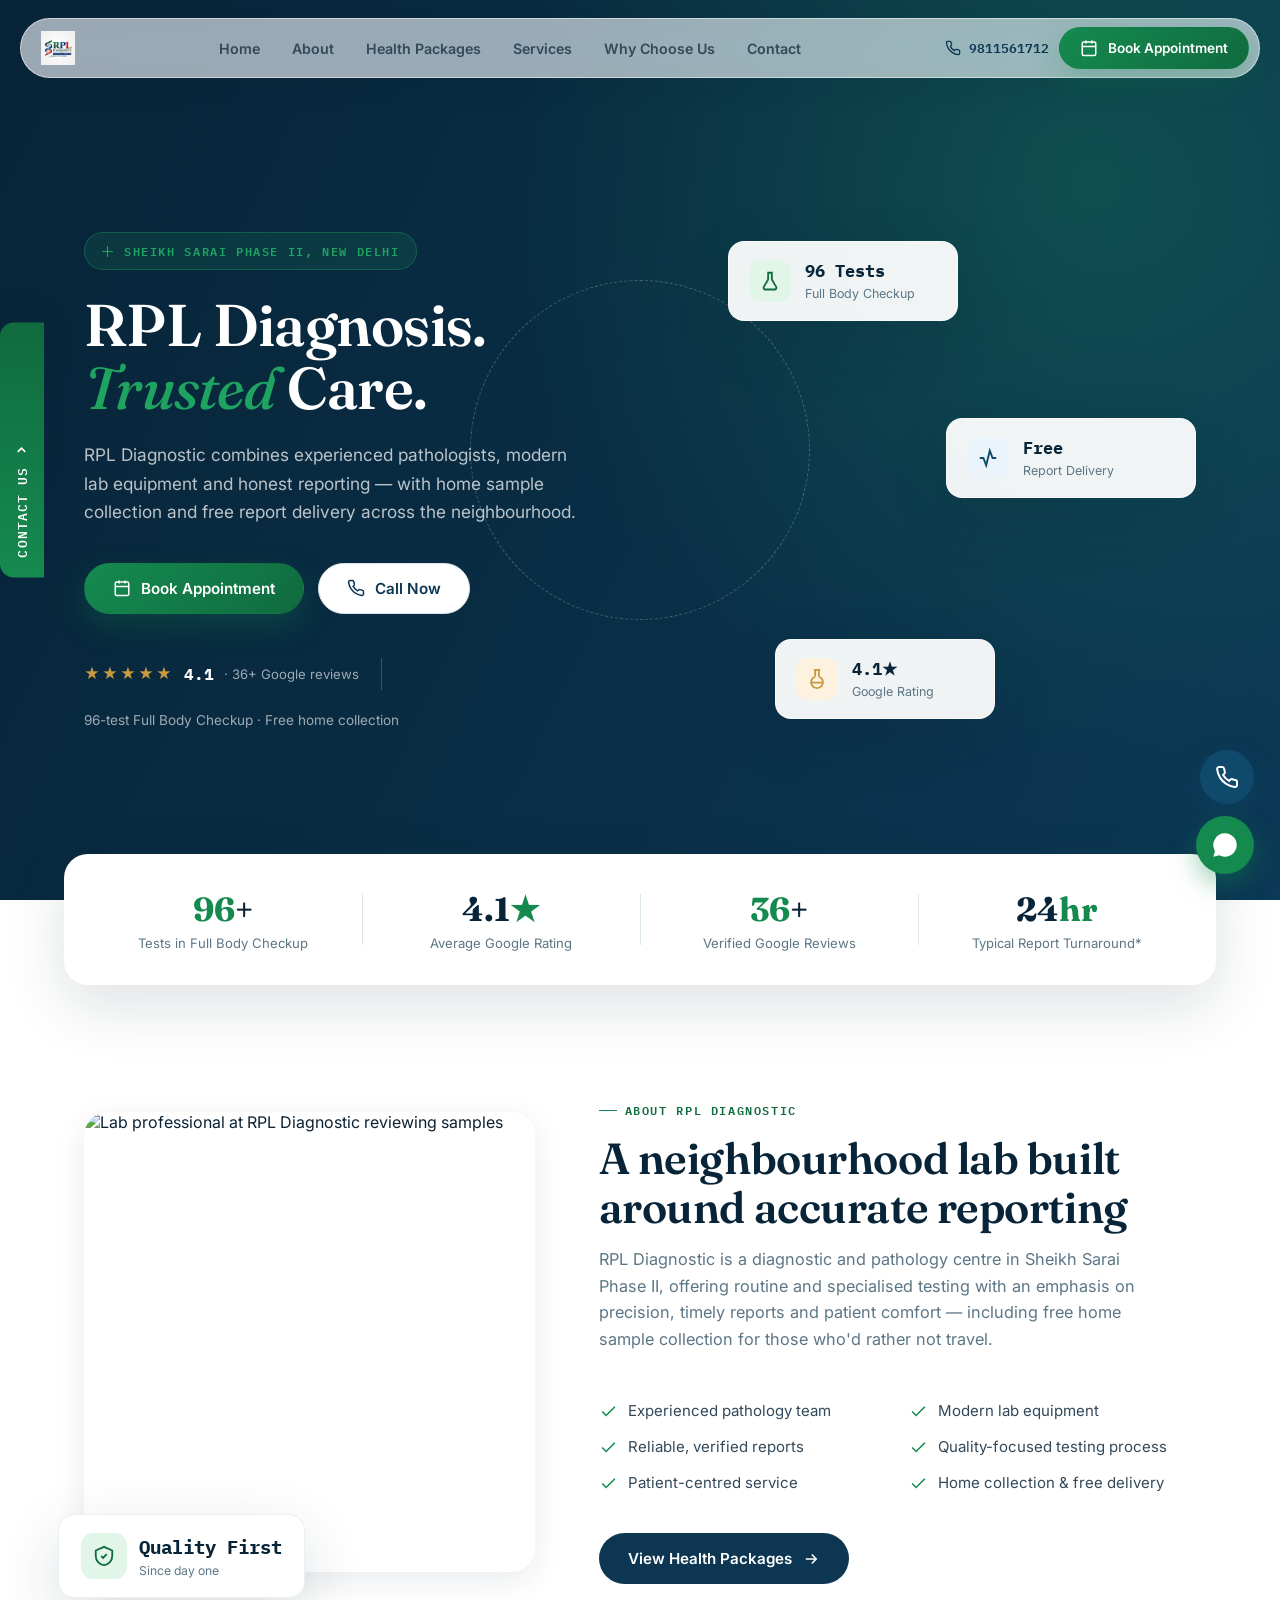
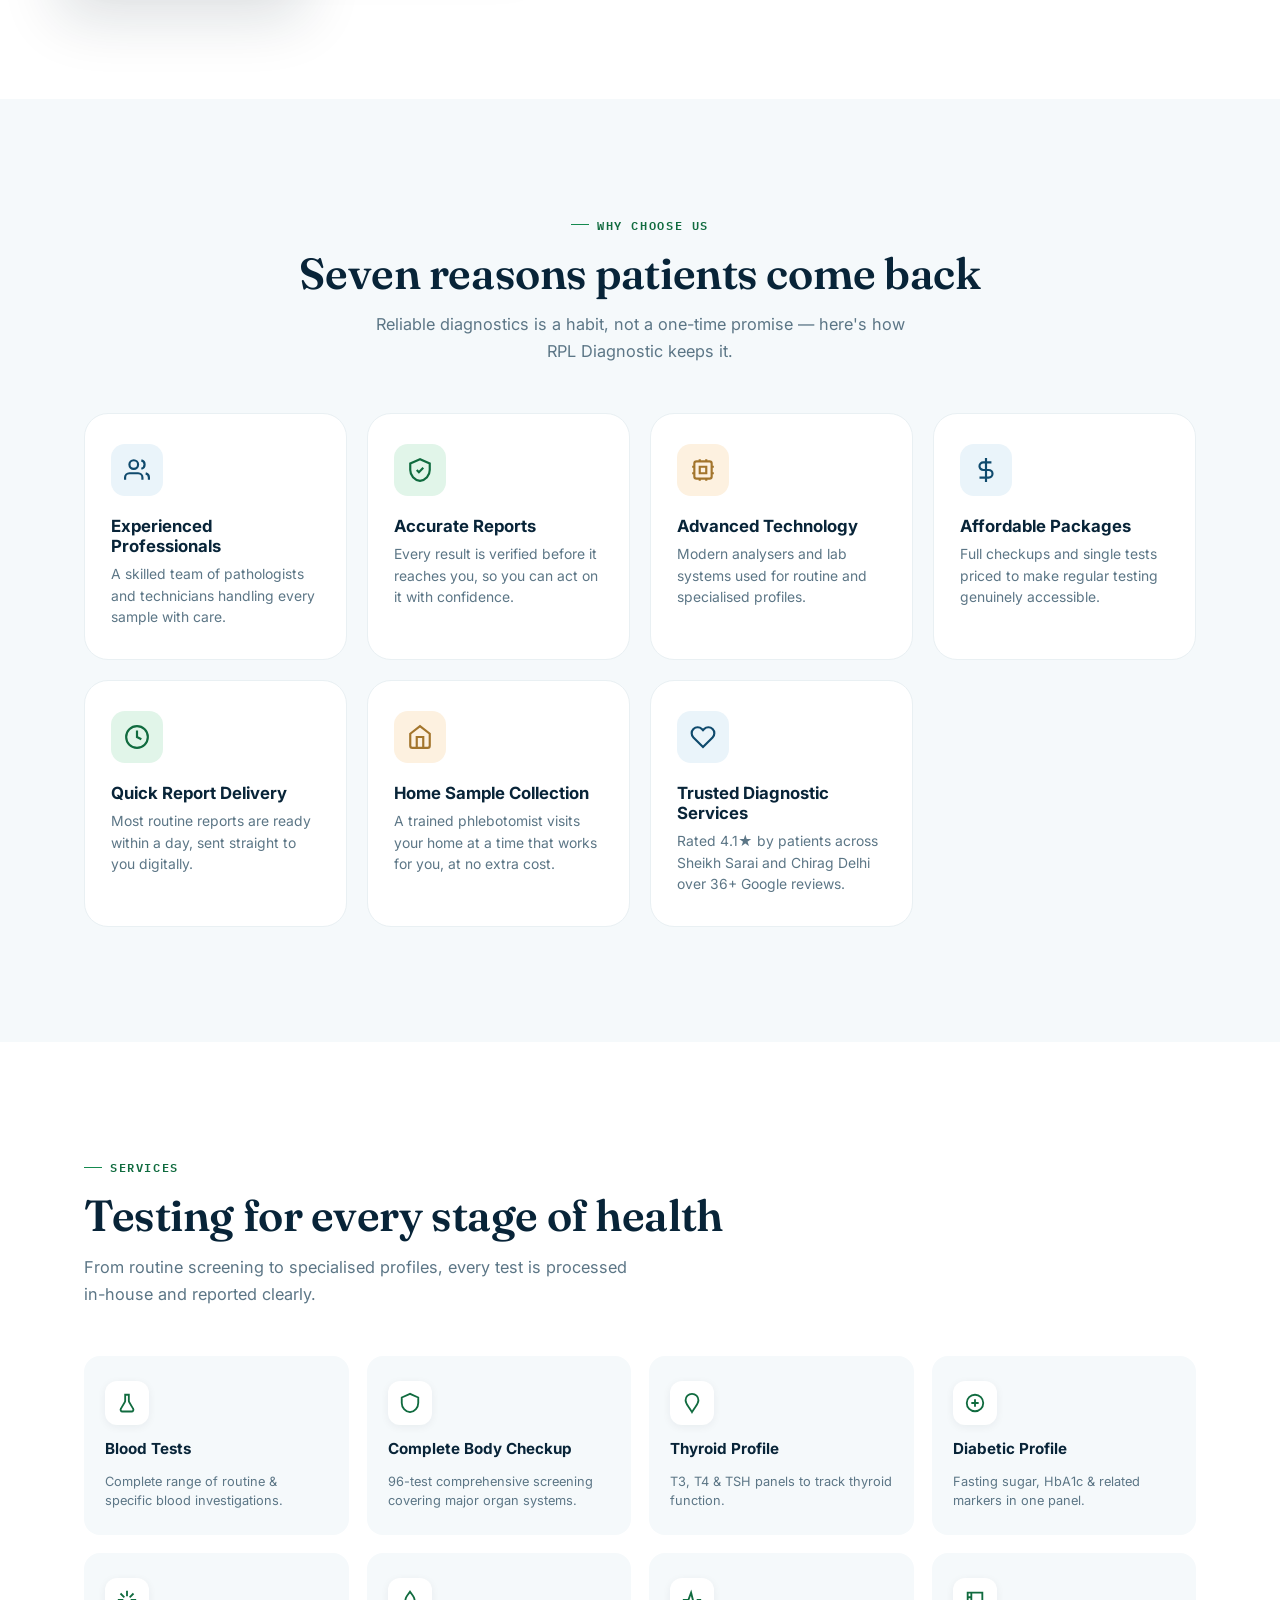
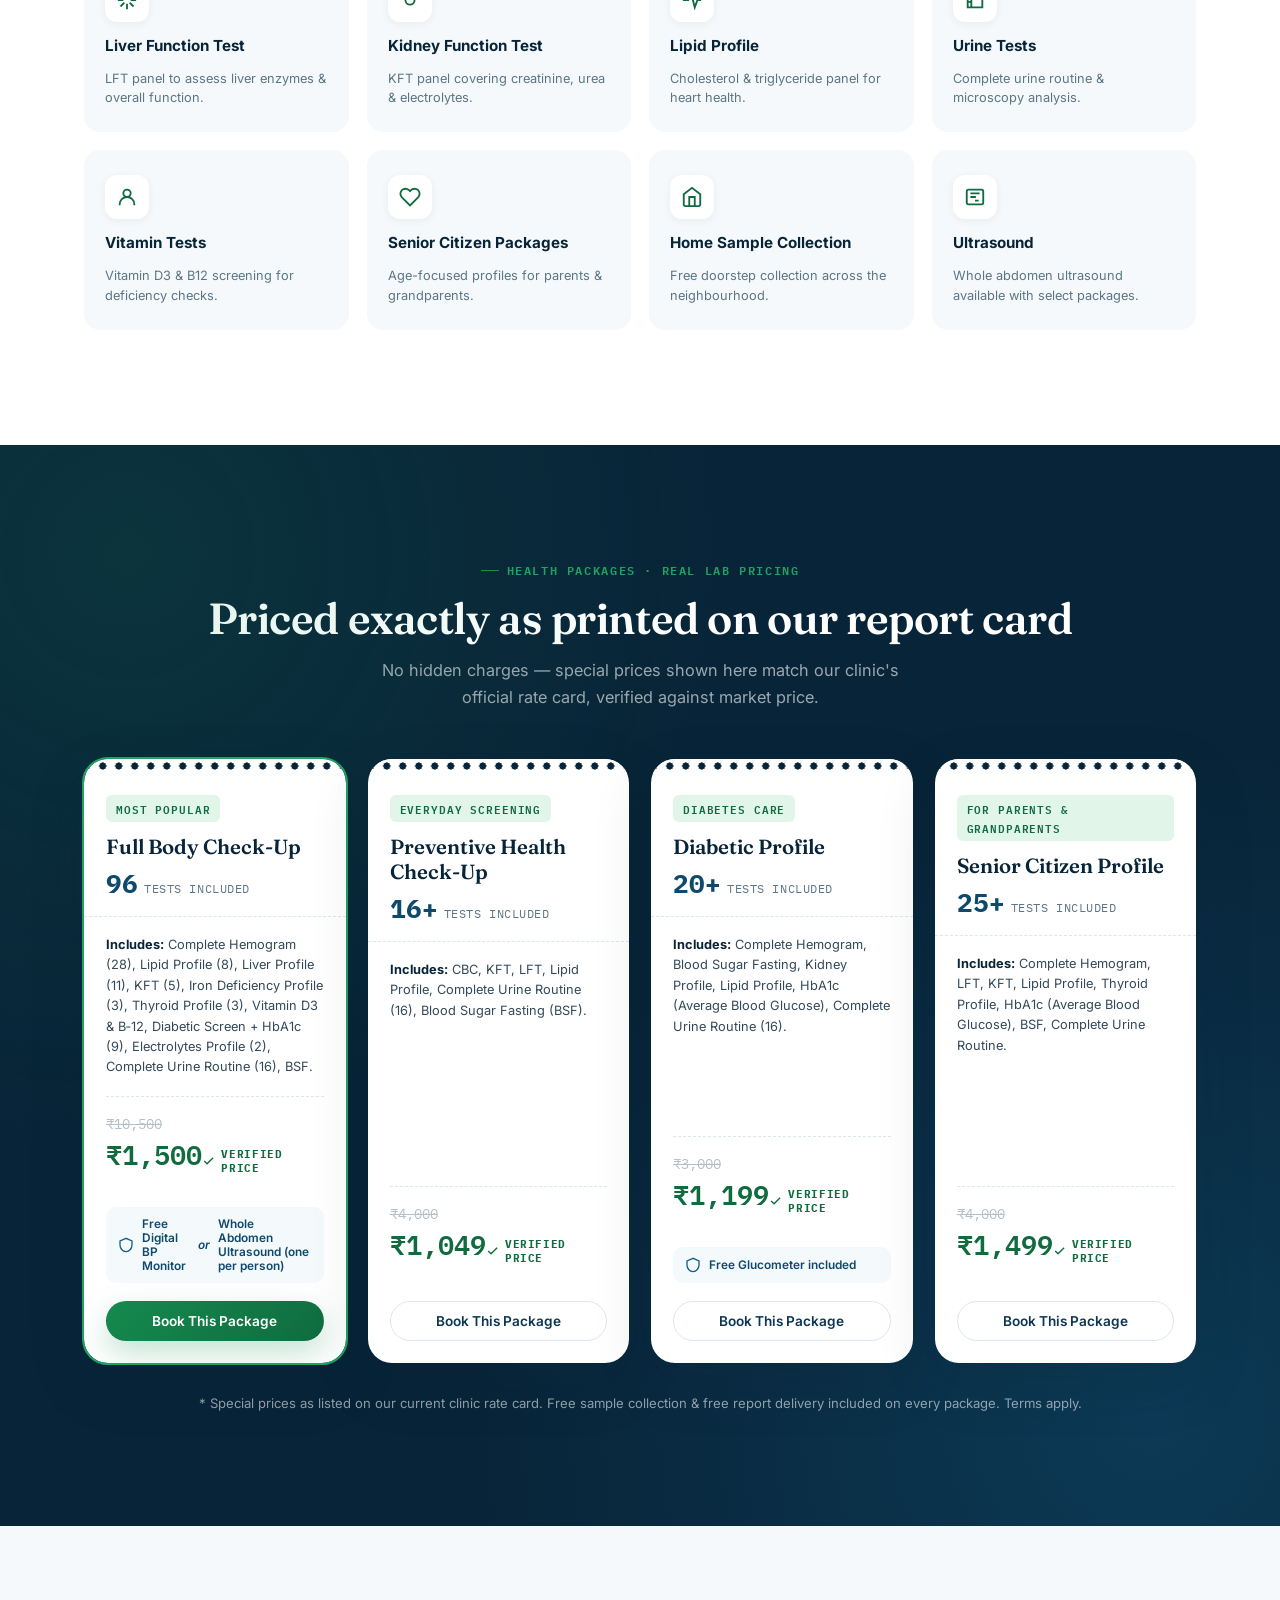
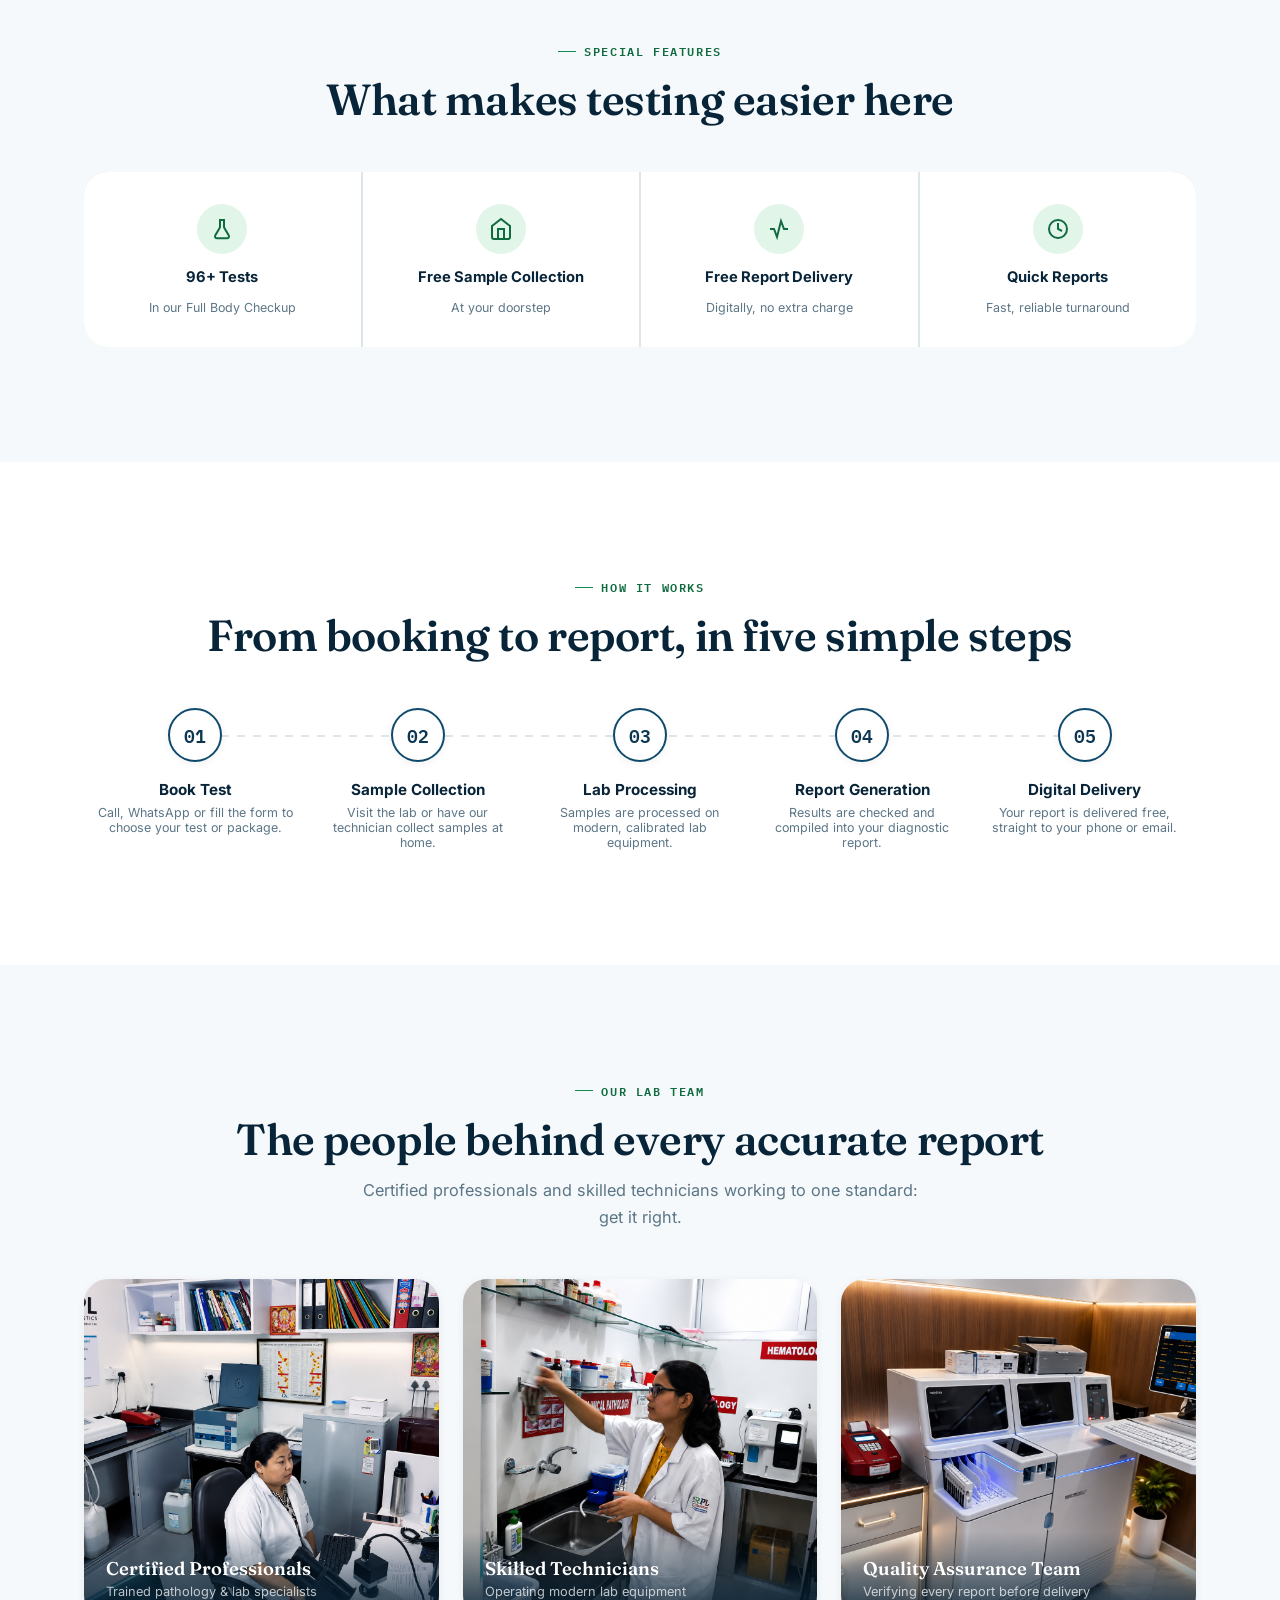
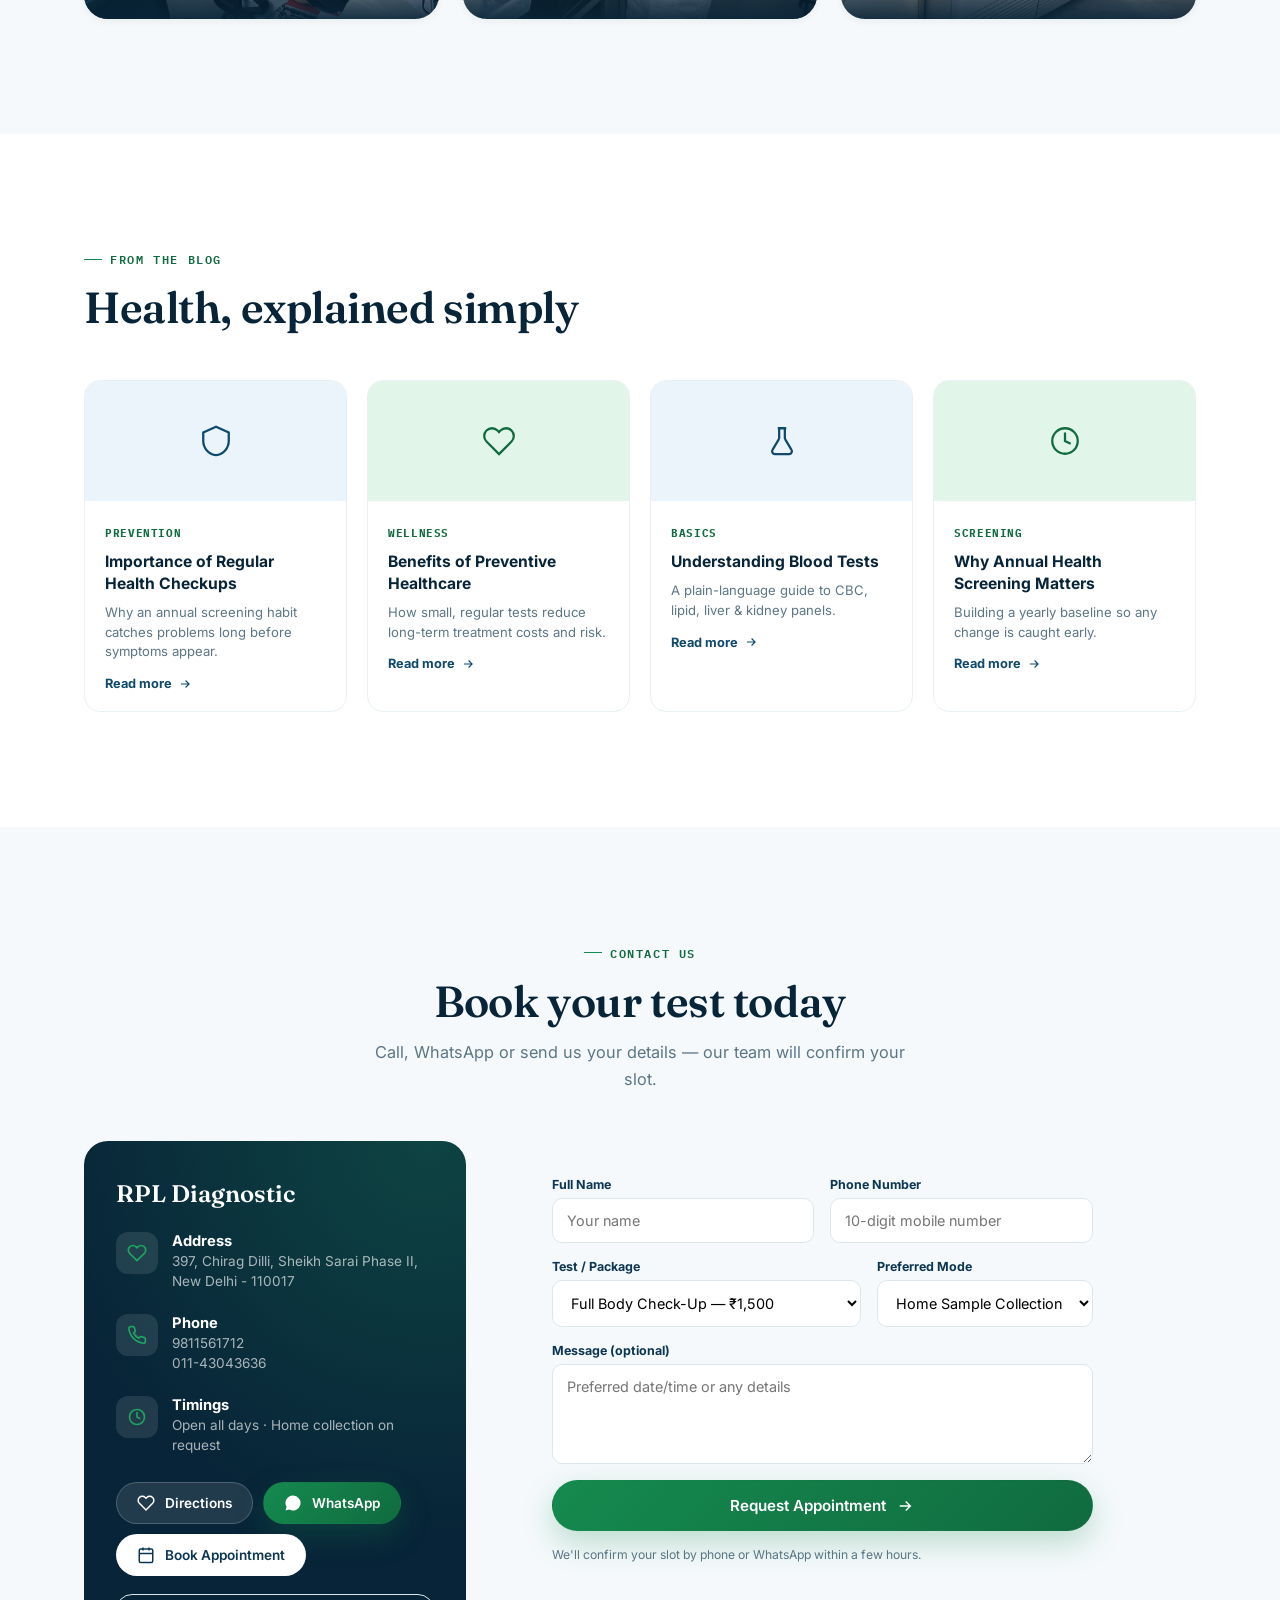
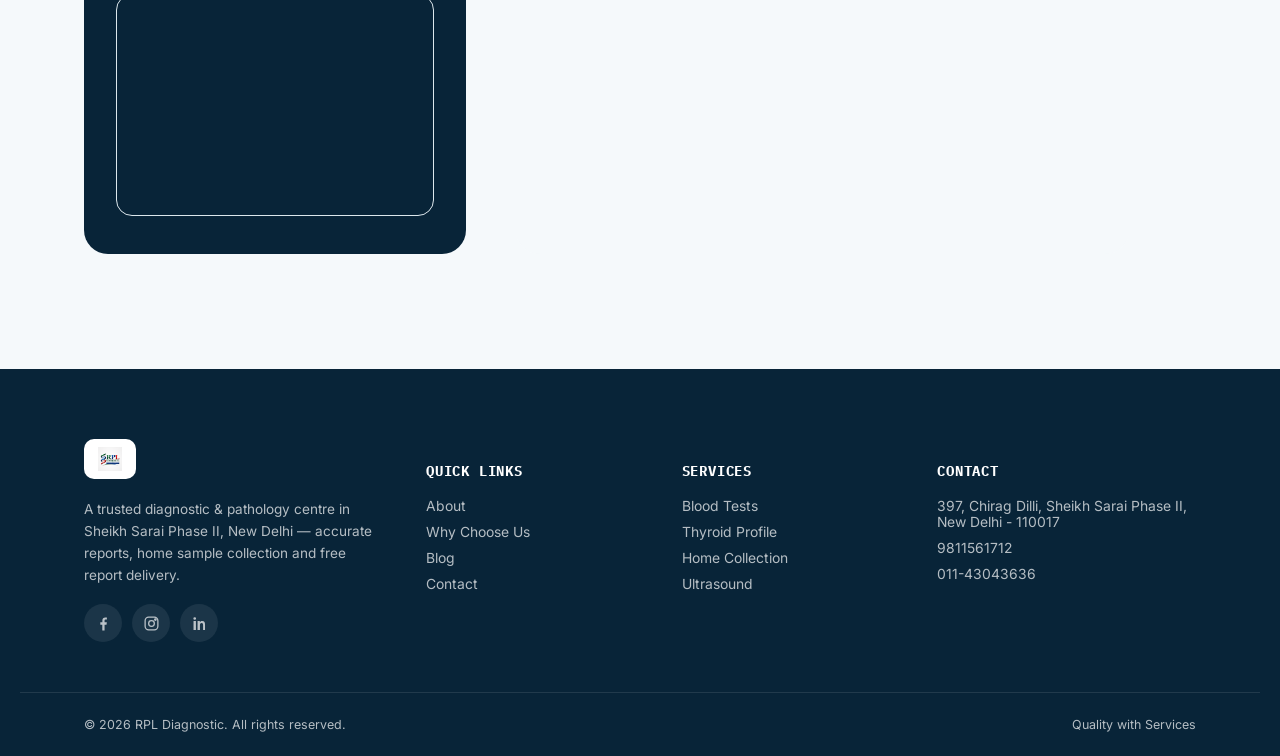
==== commit 63327a99: "Update website" ====
--- a/index.html
+++ b/index.html
@@ -68,13 +68,13 @@
   <svg viewBox="0 0 24 24" width="16" height="16" fill="none" stroke="currentColor" stroke-width="2">
     <path d="M22 16.92v3a2 2 0 0 1-2.18 2 19.79 19.79 0 0 1-8.63-3.07 19.5 19.5 0 0 1-6-6 19.79 19.79 0 0 1-3.07-8.67A2 2 0 0 1 4.11 2h3a2 2 0 0 1 2 1.72c.127.96 0.361 1.903 0.7 2.81a2 2 0 0 1-.45 2.11L8.09 9.91a16 16 0 0 0 6 6l1.27-1.27a2 2 0 0 1 2.11-.45c.907.339 1.85.573 2.81.7A2 2 0 0 1 22 16.92z"/>
   </svg>
-  9811561712
+  <span class="nav__phone-label">9811561712</span>
 </a>
-      <a href="#contact" class="btn btn-primary btn-sm">
-        <svg viewBox="0 0 24 24" width="16" height="16" fill="none" stroke="currentColor" stroke-width="2"><rect x="3" y="4" width="18" height="18" rx="2"/><path d="M16 2v4M8 2v4M3 10h18"/></svg>
-        Book Appointment
-      </a>
-      <button class="nav__burger" id="burgerBtn" aria-label="Open menu"><span></span></button>
+<a href="#contact" class="btn btn-primary btn-sm nav__book-btn" aria-label="Book Appointment">
+  <svg viewBox="0 0 24 24" width="16" height="16" fill="none" stroke="currentColor" stroke-width="2"><rect x="3" y="4" width="18" height="18" rx="2"/><path d="M16 2v4M8 2v4M3 10h18"/></svg>
+  <span class="nav__book-btn-label">Book Appointment</span>
+</a>
+<button class="nav__burger" id="burgerBtn" aria-label="Open menu"><span></span></button>
     </div>
   </div>
 </header>
@@ -106,7 +106,7 @@
         <svg viewBox="0 0 24 24" width="13" height="13" fill="none" stroke="currentColor" stroke-width="2"><path d="M12 2v20M2 12h20"/></svg>
         Sheikh Sarai Phase II, New Delhi
       </span>
-      <h1 class="hero__title">Accurate Diagnosis. <em>Trusted</em> Care.</h1>
+      <h1 class="hero__title">RPL Diagnosis. <em>Trusted</em> Care.</h1>
       <p class="hero__sub">RPL Diagnostic combines experienced pathologists, modern lab equipment and honest reporting — with home sample collection and free report delivery across the neighbourhood.</p>
       <div class="hero__actions">
         <a href="#contact" class="btn btn-primary">
@@ -665,3 +665,5 @@
 <script src="js/script.js"></script>
 </body>
 </html>
+<!-- MADE BY AADITYA KUMAR -->
+ <!-- contact me 8076690131 -->
--- a/css/styles.css
+++ b/css/styles.css
@@ -174,25 +174,35 @@
   background:var(--sky-100);
   border-radius:50%;
   border:none;
-}
-.nav__burger span{ position:relative; width:16px; height:2px; background:var(--navy-800); display:block; }
+  flex-shrink:0; /* FIX: prevent the flex row from squashing the burger circle on very narrow screens */
+}
+.nav__burger span{ position:relative; width:16px; height:2px; background:var(--navy-800); display:block; transition:background .2s ease; }
 .nav__burger span::before,.nav__burger span::after{
   content:""; position:absolute; width:16px; height:2px; background:var(--navy-800); left:0;
-  transition:transform .3s ease;
+  transition:transform .3s ease, top .3s ease, opacity .3s ease;
 }
 .nav__burger span::before{ top:-5px; } .nav__burger span::after{ top:5px; }
 
+/* FIX (Navbar): burger animates into an "X" when the mobile drawer is open, giving a clear
+   visual open/close state instead of a static icon that never changes. Purely additive —
+   no layout, color, or size properties were touched. */
+.nav__burger[aria-expanded="true"] span{ background:transparent; }
+.nav__burger[aria-expanded="true"] span::before{ top:0; transform:rotate(45deg); }
+.nav__burger[aria-expanded="true"] span::after{ top:0; transform:rotate(-45deg); }
+
 .mobile-drawer{
-  position:fixed; inset:0; z-index:1100;
+  position:fixed; inset:0; z-index:1100; /* FIX: kept above .nav (1000) so nothing overlaps it */
   background:var(--white);
   display:flex; flex-direction:column;
   padding:24px var(--pad) 40px;
   transform:translateX(100%);
   transition:transform .45s cubic-bezier(.2,.8,.2,1);
+  overflow-y:auto;  /* FIX: allow the link list to scroll instead of overflowing the viewport on short screens */
+  max-width:100vw;  /* FIX: guarantees no horizontal overflow regardless of inner content width */
 }
 .mobile-drawer.open{ transform:translateX(0); }
 .mobile-drawer__top{ display:flex; justify-content:space-between; align-items:center; margin-bottom:40px; }
-.mobile-drawer__close{ width:40px; height:40px; border-radius:50%; background:var(--sky-100); border:none; display:flex; align-items:center; justify-content:center; }
+.mobile-drawer__close{ width:40px; height:40px; border-radius:50%; background:var(--sky-100); border:none; display:flex; align-items:center; justify-content:center; flex-shrink:0; }
 .mobile-drawer a{ font-family:var(--font-display); font-size:1.5rem; padding:14px 0; border-bottom:1px solid var(--line-soft); color:var(--navy-900); font-weight:500; }
 
 /* ============ HERO ============ */
@@ -299,9 +309,31 @@
 @media (max-width: 980px){
   .hero__grid{ grid-template-columns:1fr; }
   .hero__panel{ height:400px; margin-top:20px; }
-  .nav__links, .nav__phone{ display:none; }
+
+  /* FIX (Mobile Navbar — the main reported bug): only the logo and the hamburger should
+     be visible on mobile/tablet, matching "logo left, hamburger right, nothing else".
+     Root cause of the broken navbar:
+       1) `.nav__phone` was hidden here, then RE-STYLED further down into a 40x40 circular
+          icon button — but that later block never set `display`, so it stayed hidden and
+          that styling was dead code.
+       2) `.nav__book-btn` was NEVER hidden at all. It only had icon-button styling applied
+          further down (with no matching display:none), so it rendered as a visible green
+          circular button sitting right next to the hamburger — squeezing the row, causing
+          overflow risk on narrow phones and not matching the desktop navbar's intent.
+       3) `.nav__links{ display:none; }` was declared twice (redundant/duplicate rule).
+     Fix: hide phone + book button + links in a single rule, keep only the burger, and
+     delete the now-dead icon-button rules for .nav__phone/.nav__book-btn entirely. */
+  .nav__links,
+  .nav__phone,
+  .nav__book-btn{ display:none; }
   .nav__burger{ display:flex; }
-}
+  .nav__right{ gap:8px; }
+  .nav__inner{ gap:12px; }
+  .hero__copy{ text-align:center; }
+  .hero__actions, .hero__trust{ justify-content:center; }
+  .hero__sub{ margin-inline:auto; }
+}
+
 
 /* ============ STATS STRIP ============ */
 .stats-strip{
@@ -728,3 +760,44 @@
 /* utility */
 .text-center{ text-align:center; }
 .mt-40{ margin-top:40px; }
+/* ============ MOBILE FIXES: 600px and below ============ */
+@media (max-width: 600px){
+  /* Hero floating cards: stop absolute-positioning overlap, stack in normal flow.
+     GSAP's float/entrance animations still run — they just animate a static-flow element now. */
+  .hero__panel{
+    position:static;
+    height:auto;
+    display:flex;
+    flex-direction:column;
+    gap:14px;
+    margin-top:32px;
+  }
+  .float-card{ position:static; width:100%; }
+
+  /* Negative-offset badge was poking past the viewport edge on narrow screens */
+  .about__media{ margin-bottom:26px; } /* keep space now that badge no longer floats out below */
+  .about__badge{ left:12px; bottom:-20px; }
+
+  .about__media img{ height:280px; }
+  .team-card img{ height:260px; }
+}
+
+/* ============ MOBILE FIXES: 480px and below ============ */
+@media (max-width: 480px){
+  /* Hero: allow heading to scale further, kill leftover max-width clipping risk */
+  .hero__title{ font-size:clamp(1.9rem, 8vw, 2.6rem); max-width:100%; }
+  .hero__sub{ font-size:1rem; max-width:100%; }
+
+  /* Buttons stack cleanly instead of wrapping awkwardly side-by-side */
+  .hero__actions{ flex-direction:column; align-items:stretch; }
+  .hero__actions .btn{ width:100%; }
+
+  /* Prevent long button labels from being clipped by .btn's overflow:hidden */
+  .btn-block{ white-space:normal; text-align:center; }
+  .contact__form{ padding:24px 20px; }
+  .btn{ padding:14px 18px; font-size:.88rem; }
+
+  /* Final 1-column step for grids that stopped at 2/3 columns */
+  .services__grid{ grid-template-columns:1fr; }
+  .features-strip__grid{ grid-template-columns:1fr; }
+}
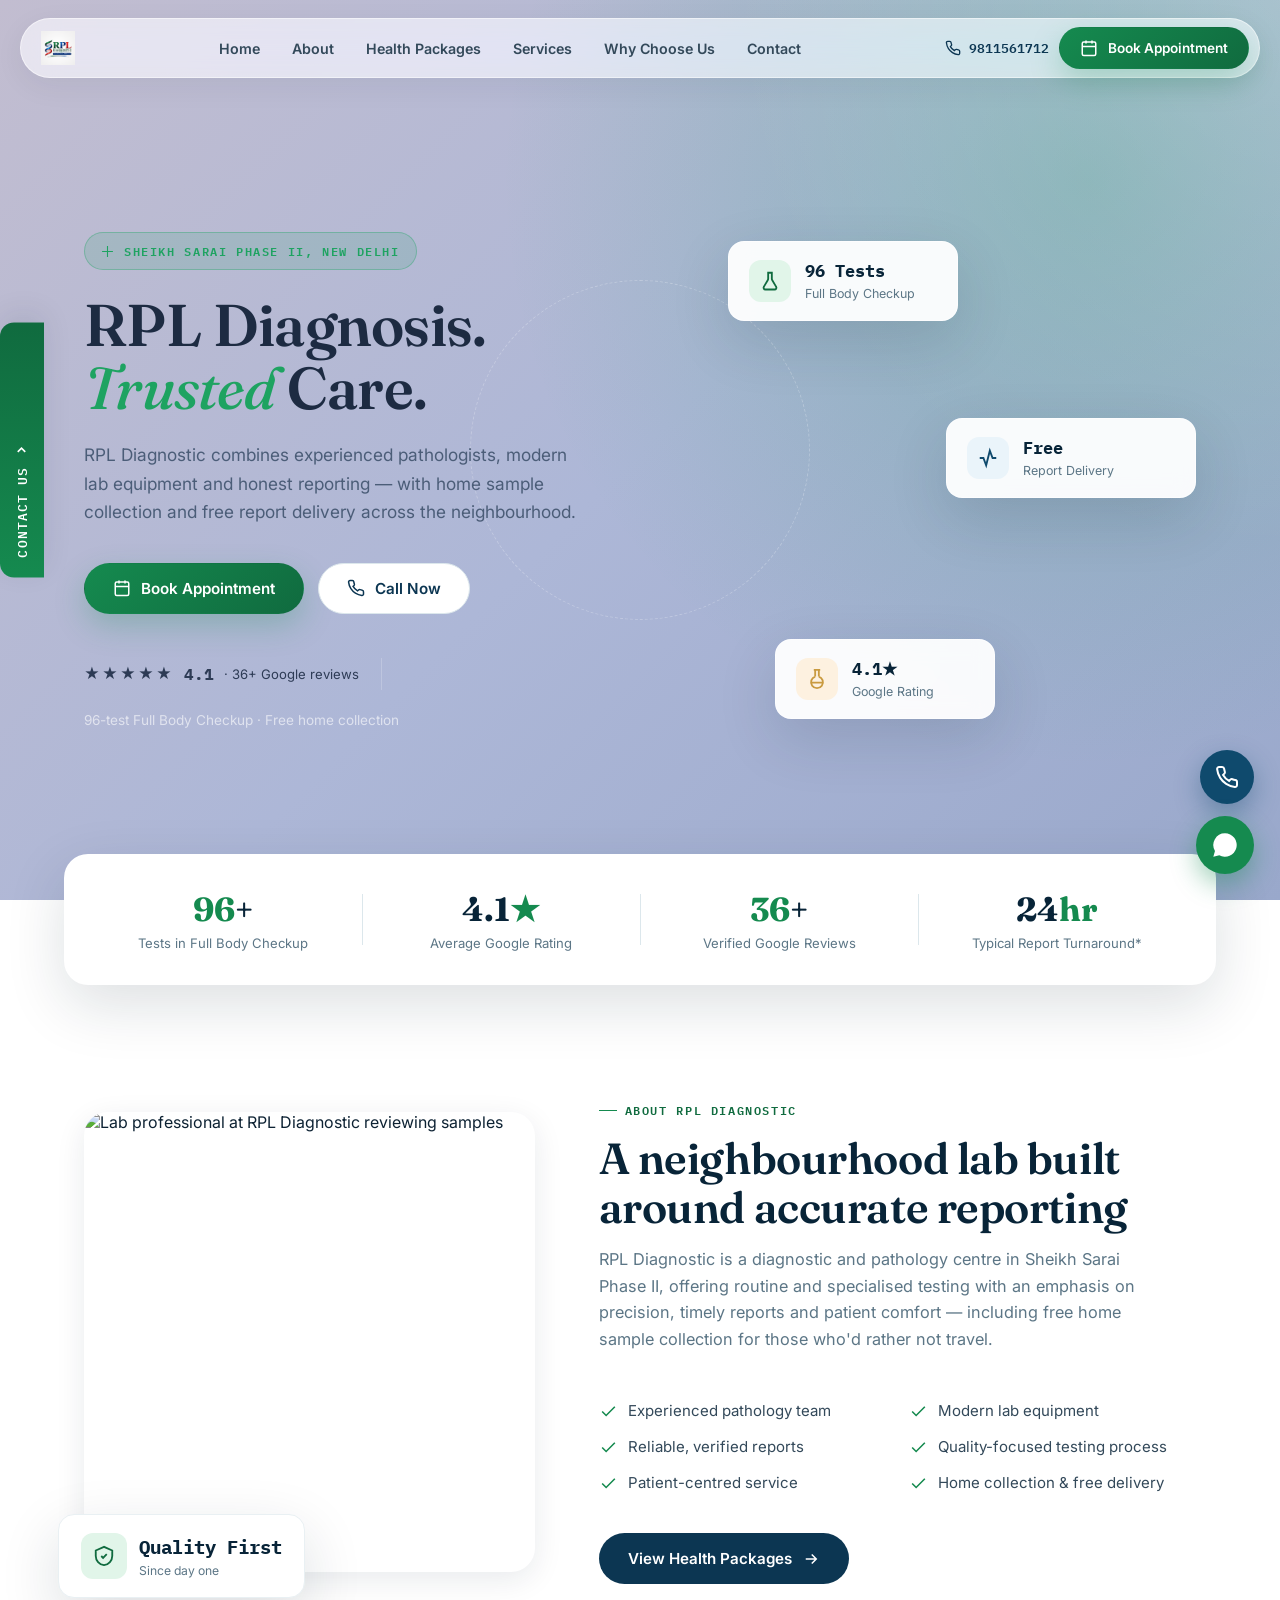
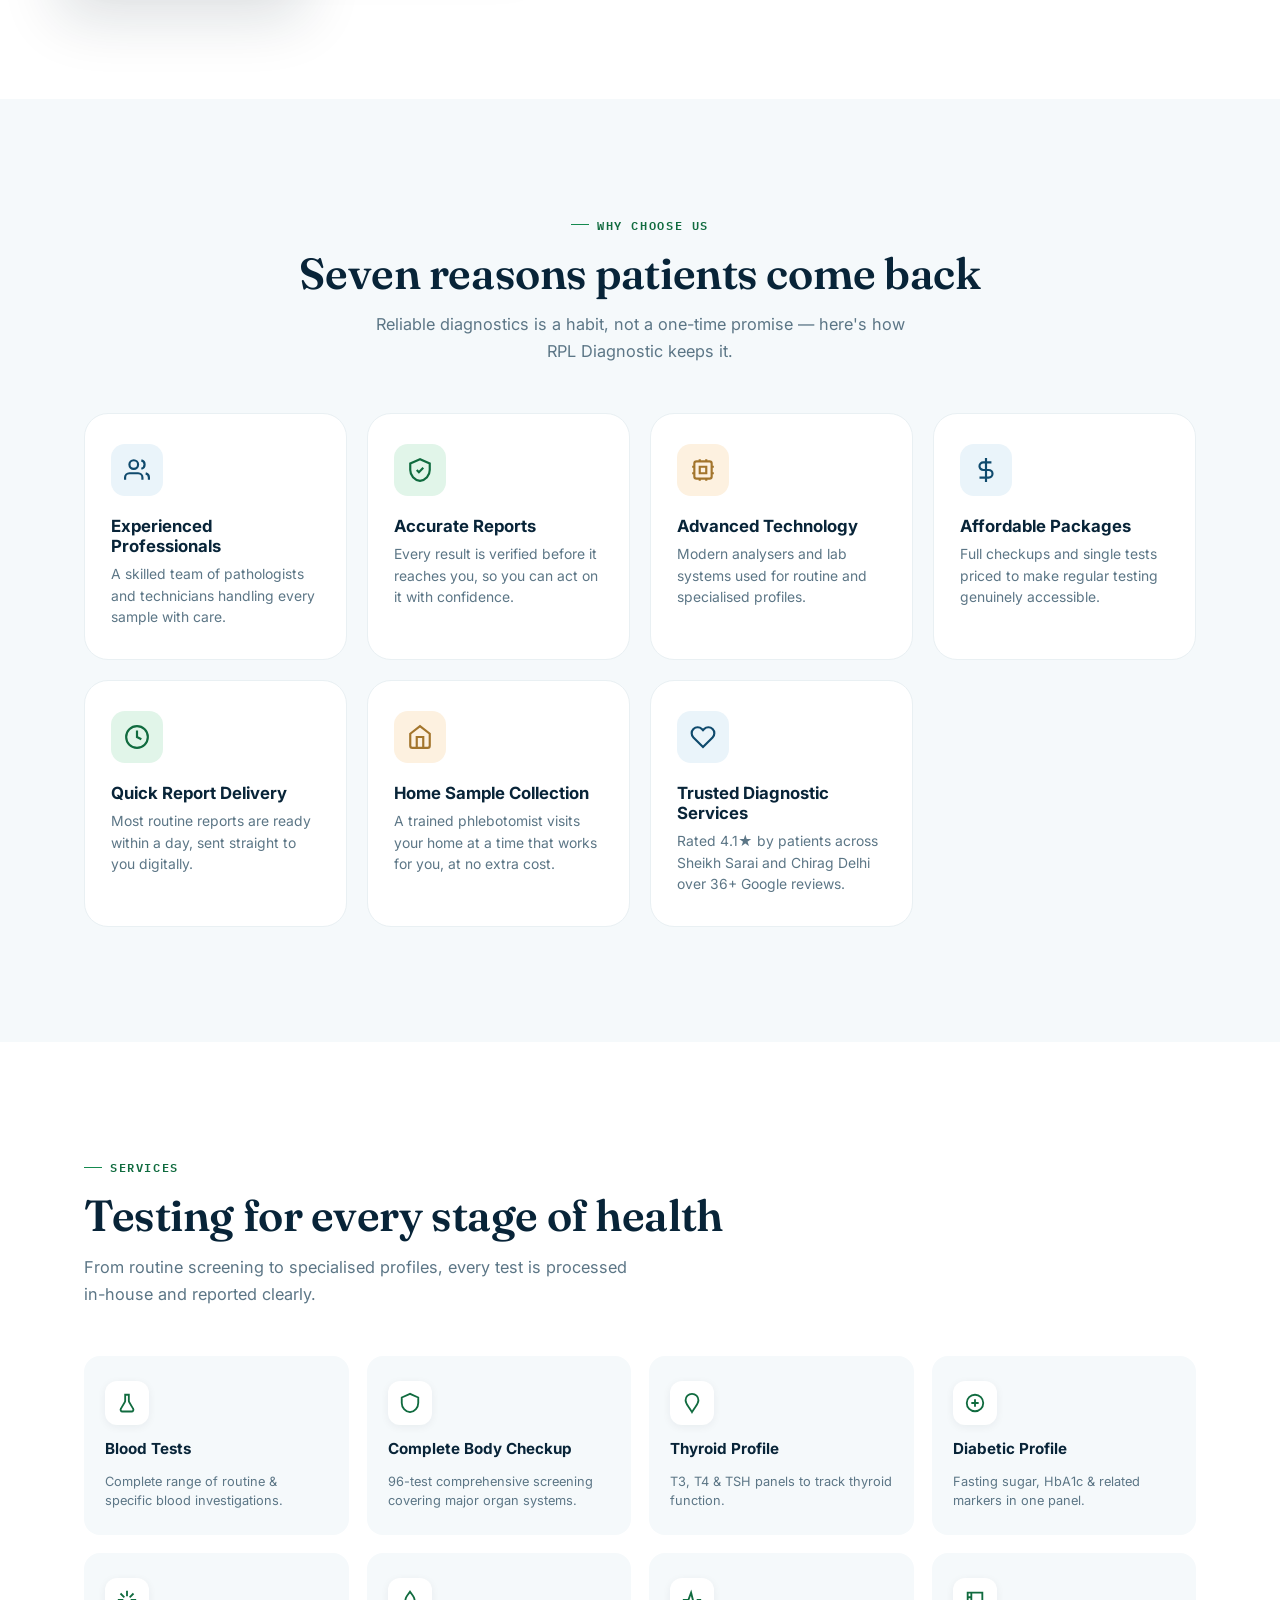
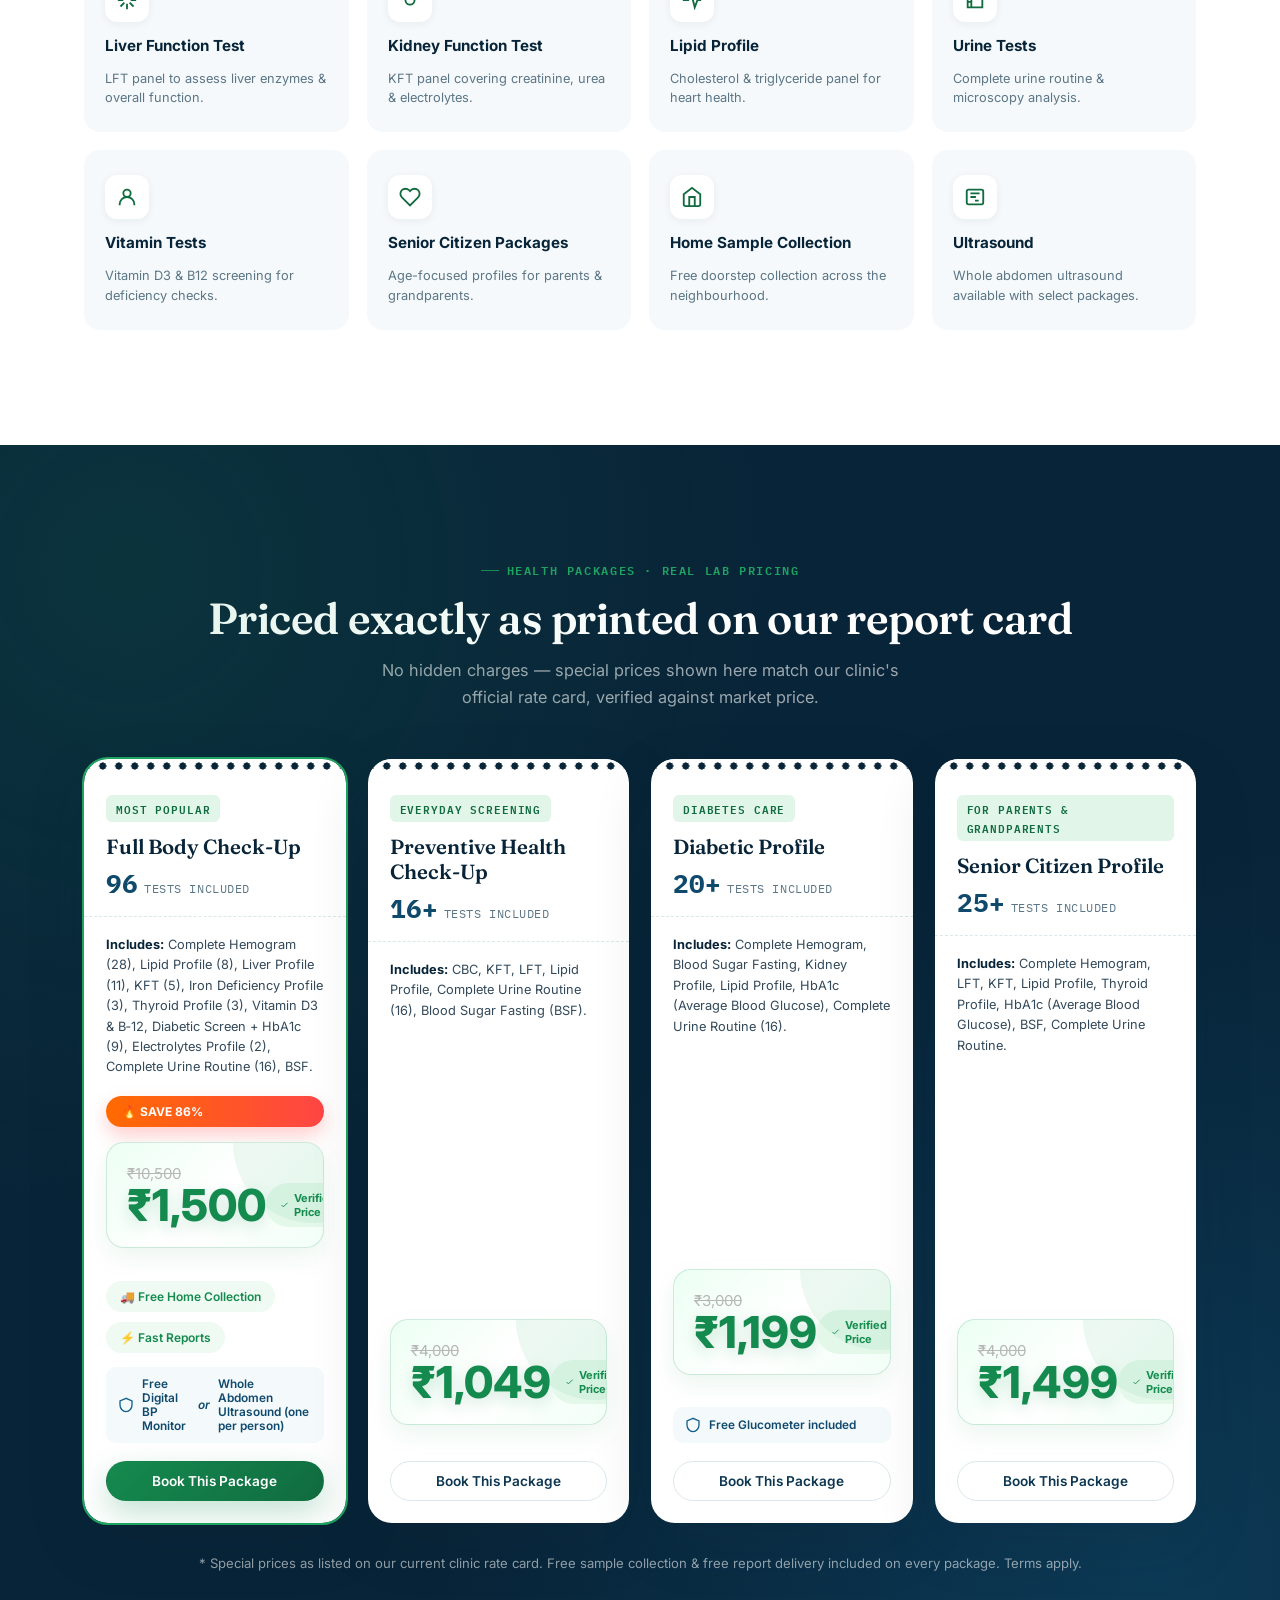
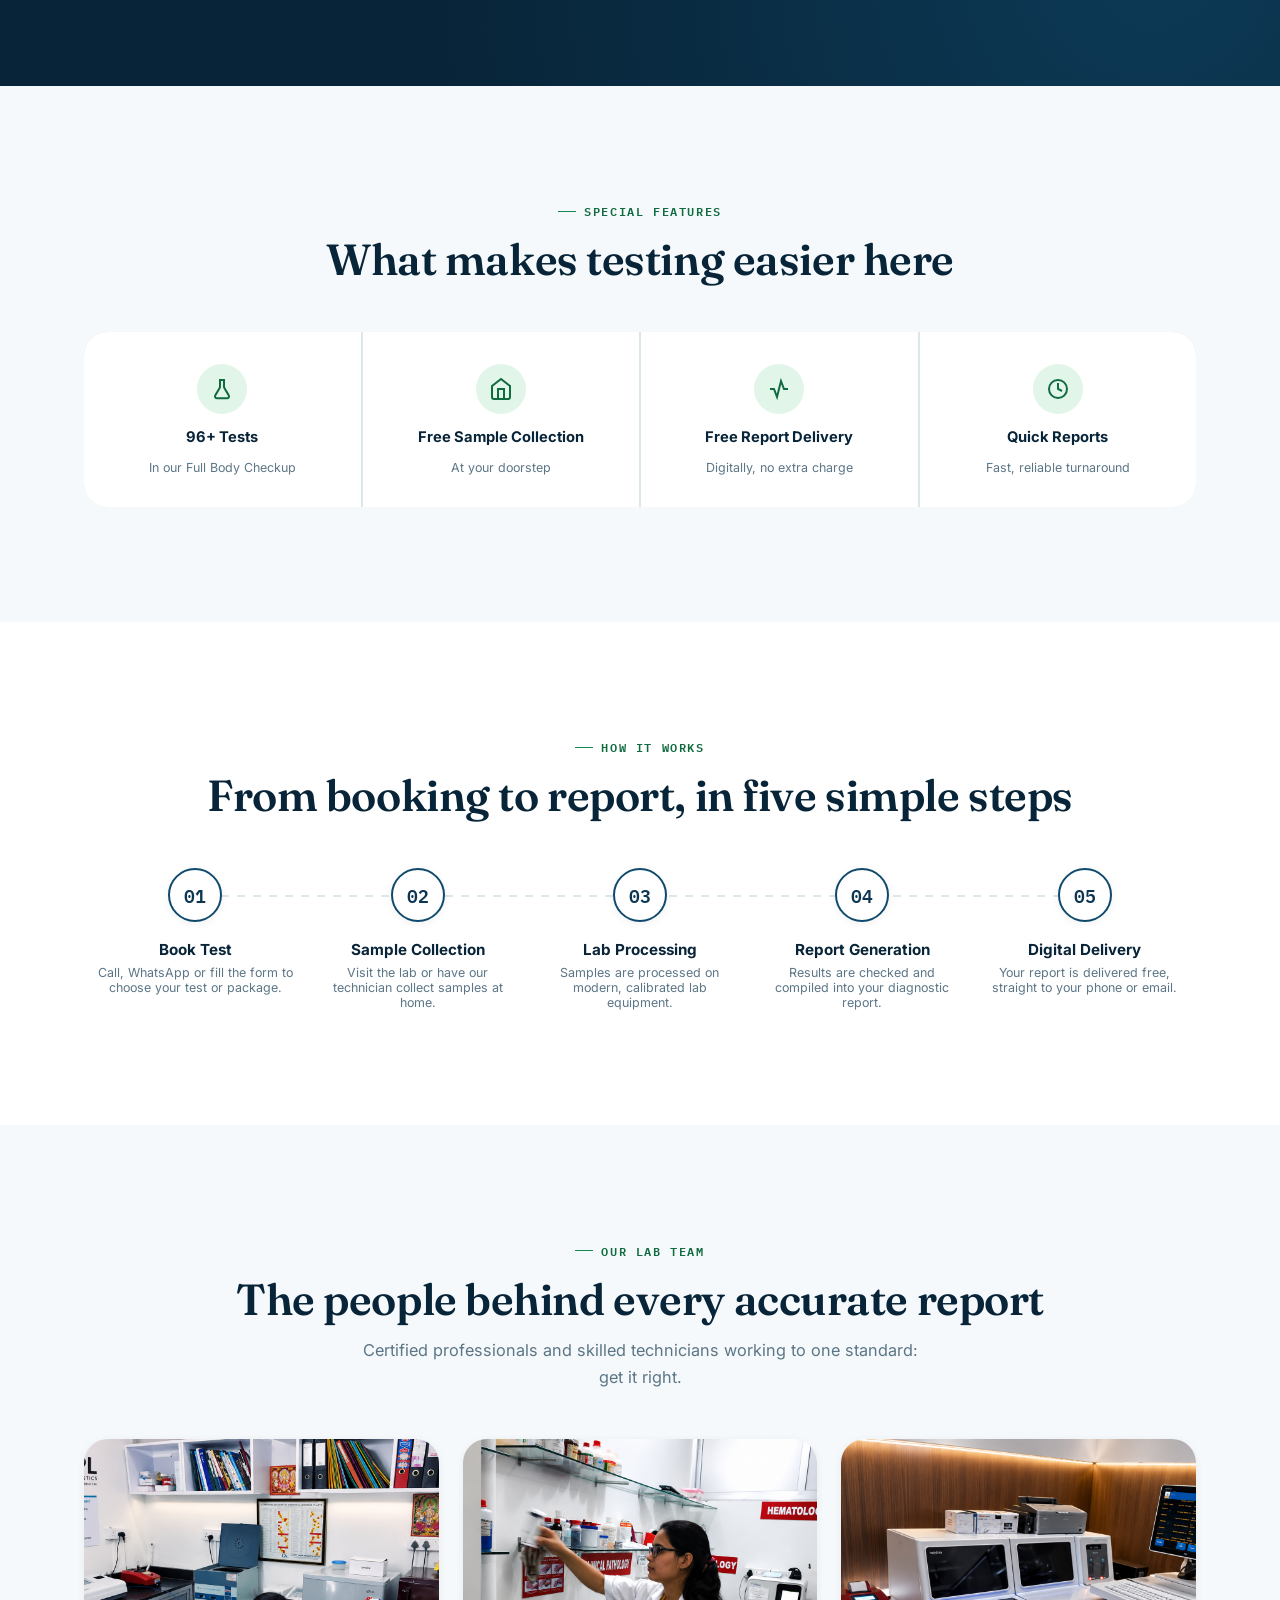
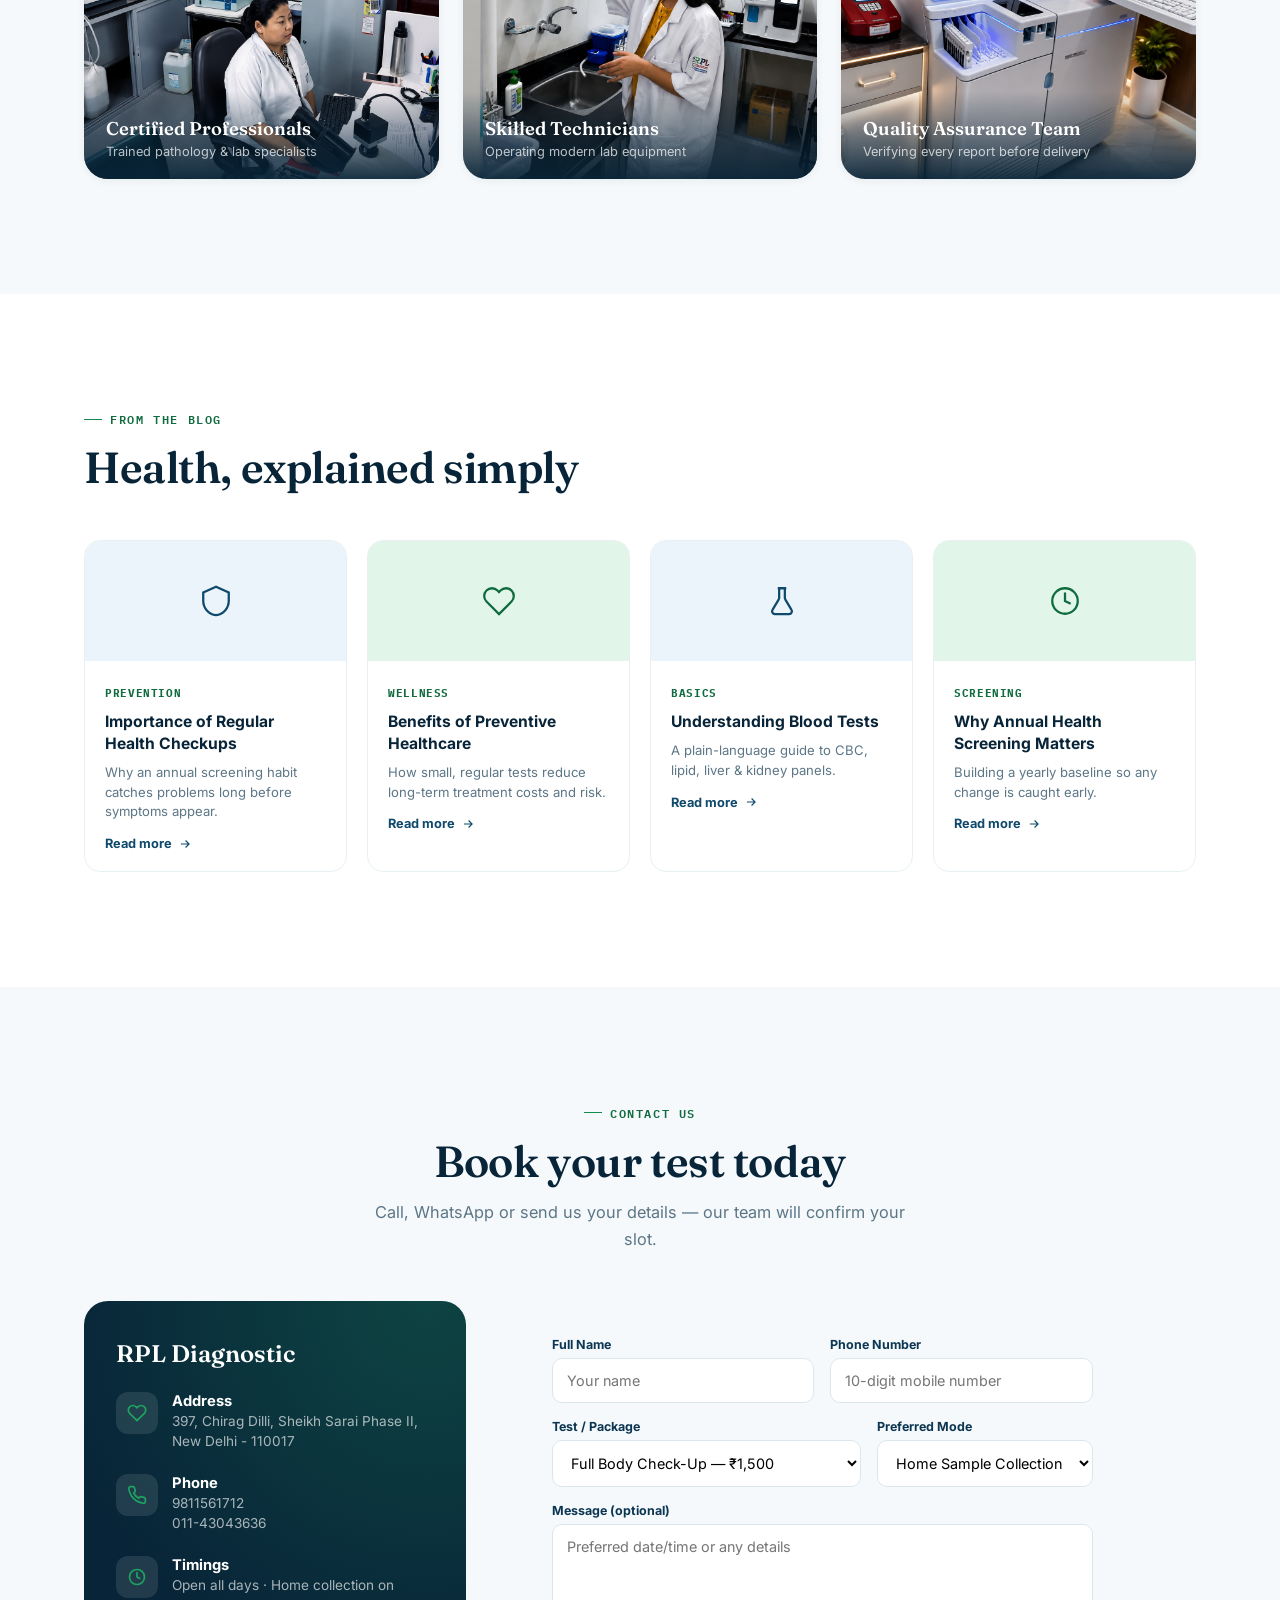
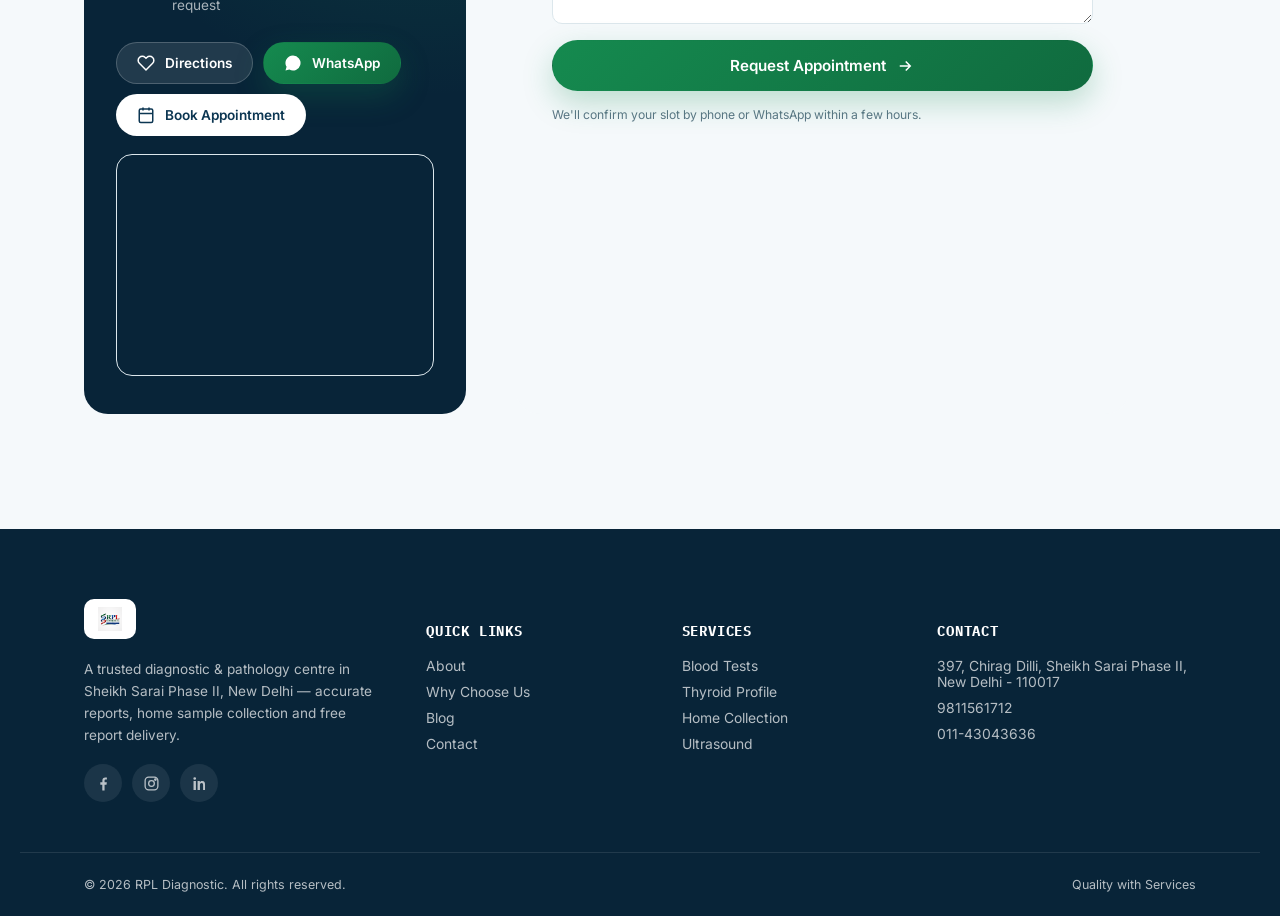
==== commit b11ed986: "Added premium package images" ====
--- a/index.html
+++ b/index.html
@@ -74,10 +74,15 @@
   <svg viewBox="0 0 24 24" width="16" height="16" fill="none" stroke="currentColor" stroke-width="2"><rect x="3" y="4" width="18" height="18" rx="2"/><path d="M16 2v4M8 2v4M3 10h18"/></svg>
   <span class="nav__book-btn-label">Book Appointment</span>
 </a>
-<button class="nav__burger" id="burgerBtn" aria-label="Open menu"><span></span></button>
+<button class="nav__burger" id="burgerBtn" aria-label="Open menu" aria-expanded="false">
+  <span></span>
+</button>
     </div>
   </div>
 </header>
+
+<!-- ============ MOBILE DRAWER OVERLAY (backdrop, closes drawer on outside tap) ============ -->
+<div class="mobile-drawer__overlay" id="drawerOverlay"></div>
 
 <!-- ============ MOBILE DRAWER ============ -->
 <div class="mobile-drawer" id="mobileDrawer">
@@ -281,16 +286,21 @@
         </div>
         <div class="report-card__body">
           <p class="report-card__includes"><b>Includes:</b> Complete Hemogram (28), Lipid Profile (8), Liver Profile (11), KFT (5), Iron Deficiency Profile (3), Thyroid Profile (3), Vitamin D3 &amp; B‑12, Diabetic Screen + HbA1c (9), Electrolytes Profile (2), Complete Urine Routine (16), BSF.</p>
+          <div class="offer-chip">🔥 SAVE 86%</div>
           <div class="report-card__price">
             <div><span class="price-old">₹10,500</span><br><span class="price-new">₹1,500</span></div>
             <span class="report-card__stamp"><svg viewBox="0 0 24 24" fill="none" stroke="currentColor" stroke-width="2.4"><path d="M20 6 9 17l-5-5"/></svg>Verified Price</span>
           </div>
         </div>
+        <div class="price-benefits">
+    <span>🚚 Free Home Collection</span>
+    <span>⚡ Fast Reports</span>
+</div>
         <div class="report-card__free">
           <svg viewBox="0 0 24 24" fill="none" stroke="currentColor" stroke-width="2"><path d="M12 2 3 6v6c0 5 3.8 9.4 9 10 5.2-.6 9-5 9-10V6l-9-4Z"/></svg>
           Free Digital BP Monitor <em>or</em> Whole Abdomen Ultrasound (one per person)
         </div>
-        <div class="report-card__cta"><a href="#contact" class="btn btn-primary btn-block btn-sm">Book This Package</a></div>
+        <div class="report-card__cta"><a href="#contact" class="btn btn-primary btn-block btn-sm package-btn">Book This Package</a></div>
       </div>
 
       <!-- Preventive Health Checkup -->
@@ -308,7 +318,7 @@
             <span class="report-card__stamp"><svg viewBox="0 0 24 24" fill="none" stroke="currentColor" stroke-width="2.4"><path d="M20 6 9 17l-5-5"/></svg>Verified Price</span>
           </div>
         </div>
-        <div class="report-card__cta"><a href="#contact" class="btn btn-ghost btn-block btn-sm">Book This Package</a></div>
+        <div class="report-card__cta"><a href="#contact" class="btn btn-ghost btn-block btn-sm package-btn">Book This Package</a></div>
       </div>
 
       <!-- Diabetic Profile -->
@@ -330,7 +340,7 @@
           <svg viewBox="0 0 24 24" fill="none" stroke="currentColor" stroke-width="2"><path d="M12 2 3 6v6c0 5 3.8 9.4 9 10 5.2-.6 9-5 9-10V6l-9-4Z"/></svg>
           Free Glucometer included
         </div>
-        <div class="report-card__cta"><a href="#contact" class="btn btn-ghost btn-block btn-sm">Book This Package</a></div>
+        <div class="report-card__cta"><a href="#contact" class="btn btn-ghost btn-block btn-sm package-btn">Book This Package</a></div>
       </div>
 
       <!-- Senior Citizen Profile -->
@@ -348,7 +358,7 @@
             <span class="report-card__stamp"><svg viewBox="0 0 24 24" fill="none" stroke="currentColor" stroke-width="2.4"><path d="M20 6 9 17l-5-5"/></svg>Verified Price</span>
           </div>
         </div>
-        <div class="report-card__cta"><a href="#contact" class="btn btn-ghost btn-block btn-sm">Book This Package</a></div>
+        <div class="report-card__cta"><a href="#contact" class="btn btn-ghost btn-block btn-sm package-btn">Book This Package</a></div>
       </div>
     </div>
     <p class="packages__note">* Special prices as listed on our current clinic rate card. Free sample collection &amp; free report delivery included on every package. Terms apply.</p>
@@ -430,15 +440,15 @@
     </div>
     <div class="team__grid">
       <div class="team-card" data-reveal>
-        <img src="./assets\gallery1.png" alt="Certified lab professional handling test samples">
+        <img src="./assets/gallery1.png" alt="Certified lab professional handling test samples">
         <div class="team-card__overlay"><h4>Certified Professionals</h4><p>Trained pathology &amp; lab specialists</p></div>
       </div>
       <div class="team-card" data-reveal>
-        <img src="./assets\gallary2.png" alt="Skilled technician operating diagnostic equipment">
+        <img src="./assets/gallary2.png" alt="Skilled technician operating diagnostic equipment">
         <div class="team-card__overlay"><h4>Skilled Technicians</h4><p>Operating modern lab equipment</p></div>
       </div>
       <div class="team-card" data-reveal>
-        <img src="./assets\gallery3.png" alt="Quality assurance team reviewing samples">
+        <img src="./assets/gallery3.png" alt="Quality assurance team reviewing samples">
         <div class="team-card__overlay"><h4>Quality Assurance Team</h4><p>Verifying every report before delivery</p></div>
       </div>
     </div>
@@ -664,6 +674,4 @@
 <script src="https://cdnjs.cloudflare.com/ajax/libs/lenis/1.1.13/lenis.min.js"></script>
 <script src="js/script.js"></script>
 </body>
-</html>
-<!-- MADE BY AADITYA KUMAR -->
- <!-- contact me 8076690131 -->+</html>
--- a/css/styles.css
+++ b/css/styles.css
@@ -92,8 +92,26 @@
   background:linear-gradient(135deg, var(--green-600), var(--green-700));
   color:var(--white);
   box-shadow:var(--shadow-green);
-}
-.btn-primary:hover{ transform:translateY(-2px); box-shadow:0 18px 40px rgba(21,138,79,.34); }
+  .btn-primary{
+    transition:
+        background .35s ease,
+        color .35s ease,
+        border-color .35s ease,
+        transform .35s ease,
+        box-shadow .35s ease;
+}
+}
+.btn-primary:hover{
+    background:linear-gradient(135deg,#ff5a5a,#d60000);
+    color:#fff;
+    border-color:#d60000;
+
+    transform:translateY(-3px);
+
+    box-shadow:
+        0 15px 35px rgba(214,0,0,.35),
+        0 0 18px rgba(255,70,70,.25);
+}
 .btn-ghost{
   background:var(--white);
   color:var(--navy-800);
@@ -205,10 +223,22 @@
 .mobile-drawer__close{ width:40px; height:40px; border-radius:50%; background:var(--sky-100); border:none; display:flex; align-items:center; justify-content:center; flex-shrink:0; }
 .mobile-drawer a{ font-family:var(--font-display); font-size:1.5rem; padding:14px 0; border-bottom:1px solid var(--line-soft); color:var(--navy-900); font-weight:500; }
 
+/* ============ MOBILE DRAWER OVERLAY (backdrop) ============ */
+.mobile-drawer__overlay{
+  position:fixed; inset:0; z-index:1090;
+  background:rgba(8,36,56,.45);
+  opacity:0; pointer-events:none;
+  transition:opacity .35s ease;
+}
+.mobile-drawer__overlay.open{ opacity:1; pointer-events:auto; }
+
+/* lock background scroll while the drawer is open */
+body.drawer-open{ overflow:hidden; }
+
 /* ============ HERO ============ */
 .hero{
   position:relative;
-  min-height:100vh;
+  min-height:calc(var(--vh, 1vh) * 100);
   display:flex; align-items:center;
   padding-top:120px;
   padding-bottom:60px;
@@ -216,13 +246,16 @@
   overflow:hidden;
 }
 .hero__bg{
-  position:absolute; inset:0;
-  background-image:
-    linear-gradient(115deg, rgba(8,36,56,.94) 0%, rgba(9,45,68,.86) 42%, rgba(15,74,109,.55) 100%),
-    url('https://images.unsplash.com/photo-1518152006812-edab29b069ac?auto=format&fit=crop&w=1800&q=80');
-  background-size:cover;
-  background-position:center;
-  z-index:0;
+    position:absolute;
+    inset:0;
+    background:
+        radial-gradient(circle at top right, rgba(255,255,255,.25), transparent 35%),
+        linear-gradient(
+            135deg,
+            #c2bdd0 0%,
+            #adb7d7 50%,
+            #99a8cb 100%
+        );
 }
 .hero__bg::after{
   content:"";
@@ -250,7 +283,7 @@
   font-weight:600;
   font-size:clamp(2.4rem, 4.6vw, 4rem);
   line-height:1.06;
-  color:var(--white);
+  color:#1d2b42;
   letter-spacing:-.01em;
   max-width:15ch;
 }
@@ -258,7 +291,7 @@
 .hero__sub{
   margin-top:22px;
   font-size:1.08rem;
-  color:rgba(255,255,255,.72);
+  color:#4b5d78;
   max-width:46ch;
   line-height:1.65;
 }
@@ -267,7 +300,13 @@
   display:flex; align-items:center; gap:22px;
   margin-top:44px;
   flex-wrap:wrap;
-}
+  .hero__rating strong,
+.hero__rating span,
+.hero__trust span{
+    color:#2d3b55 !important;
+}
+}
+
 .hero__rating{ display:flex; align-items:center; gap:10px; }
 .hero__rating .stars{ color:var(--gold); letter-spacing:2px; font-size:.95rem; }
 .hero__rating strong{ color:var(--white); font-family:var(--font-mono); font-size:1rem; }
@@ -499,22 +538,73 @@
 .report-card__includes b{ color:var(--navy-900); }
 
 .report-card__price{
-  margin-top:18px; padding-top:16px; border-top:1px dashed var(--line);
-  display:flex; align-items:flex-end; justify-content:space-between;
-}
-.price-old{ font-family:var(--font-mono); font-size:.85rem; color:#b4bfc7; text-decoration:line-through; }
-.price-new{ font-family:var(--font-mono); font-weight:600; font-size:1.7rem; color:var(--green-700); }
+    margin-top:20px;
+    padding:20px;
+    border-radius:18px;
+    background:linear-gradient(135deg,#ecfff3,#ffffff,#f2fff7);
+    border:1px solid rgba(21,138,79,.18);
+    box-shadow:0 10px 25px rgba(21,138,79,.08);
+    display:flex;
+    justify-content:space-between;
+    align-items:flex-end;
+    position:relative;
+    overflow:hidden;
+}
+
+.report-card__price::before{
+    content:"";
+    position:absolute;
+    width:160px;
+    height:160px;
+    border-radius:50%;
+    background:rgba(30,163,97,.08);
+    top:-80px;
+    right:-70px;
+}
+.price-old{
+    font-size:15px;
+    color:#b7b7b7;
+    text-decoration:line-through;
+}
+.price-new{
+    font-size:44px;
+    font-weight:800;
+    color:#158a4f;
+    line-height:1;
+    text-shadow:0 5px 15px rgba(21,138,79,.2);
+}
 .price-new small{ font-size:.9rem; font-weight:500; }
 .report-card__stamp{
-  display:flex; align-items:center; gap:6px;
-  font-family:var(--font-mono); font-size:.66rem; letter-spacing:.06em; text-transform:uppercase;
-  color:var(--green-700); font-weight:700; margin-top:4px;
+    padding:8px 14px;
+    border-radius:30px;
+    background:#e4f8ea;
+    color:#158a4f;
+    font-size:11px;
+    font-weight:700;
+    display:flex;
+    align-items:center;
+    gap:5px;
 }
 .report-card__stamp svg{ width:14px; height:14px; }
 .report-card__free{
   margin:14px 22px 0; padding:10px 12px; border-radius:10px;
   background:var(--sky-50); font-size:.74rem; color:var(--navy-700); font-weight:600;
   display:flex; align-items:center; gap:8px;
+}
+.price-benefits{
+    display:flex;
+    gap:10px;
+    margin:15px 22px 0;
+    flex-wrap:wrap;
+}
+
+.price-benefits span{
+    background:#eefaf2;
+    color:#158a4f;
+    padding:8px 14px;
+    border-radius:30px;
+    font-size:12px;
+    font-weight:600;
 }
 .report-card__free svg{ width:16px; height:16px; color:var(--navy-600); flex-shrink:0; }
 .report-card__cta{ margin:18px 22px 22px; }
@@ -800,4 +890,90 @@
   /* Final 1-column step for grids that stopped at 2/3 columns */
   .services__grid{ grid-template-columns:1fr; }
   .features-strip__grid{ grid-template-columns:1fr; }
-}+}
+.offer-chip{
+    display:inline-block;
+    padding:8px 16px;
+    margin-top:18px;
+    margin-bottom:-5px;
+    border-radius:30px;
+    background:linear-gradient(90deg,#ff6a00,#ff4545);
+    color:white;
+    font-size:12px;
+    font-weight:700;
+    box-shadow:0 8px 18px rgba(255,90,90,.3);
+}
+/* PACKAGE BUTTON HOVER */
+.package-btn{
+    transition:all .35s ease;
+}
+
+.package-btn:hover{
+    background:linear-gradient(135deg,#ff4d4d,#d60000) !important;
+    border-color:#d60000 !important;
+    color:#fff !important;
+
+    transform:translateY(-4px) scale(1.02);
+
+    box-shadow:0 15px 35px rgba(214,0,0,.35);
+}
+/* ===========================
+   PREMIUM PACKAGE BUTTON
+=========================== */
+
+.package-btn{
+    position:relative;
+    overflow:hidden;
+    transition:all .45s cubic-bezier(.2,.8,.2,1);
+    z-index:1;
+}
+
+/* Background Animation */
+.package-btn::before{
+    content:"";
+    position:absolute;
+    left:-100%;
+    top:0;
+    width:100%;
+    height:100%;
+    background:linear-gradient(135deg,#ff5b5b,#d60000);
+    transition:left .45s ease;
+    z-index:-1;
+}
+
+/* Arrow */
+.package-btn::after{
+    content:"→";
+    margin-left:8px;
+    display:inline-block;
+    transition:transform .35s ease;
+}
+
+/* Hover */
+.package-btn:hover{
+
+    color:#fff !important;
+    border-color:#d60000 !important;
+
+    transform:translateY(-4px);
+
+    box-shadow:
+        0 15px 35px rgba(214,0,0,.35),
+        0 0 20px rgba(255,70,70,.25);
+
+}
+
+/* Fill Animation */
+.package-btn:hover::before{
+    left:0;
+}
+
+/* Arrow Slide */
+.package-btn:hover::after{
+    transform:translateX(6px);
+}
+
+/* Click */
+.package-btn:active{
+    transform:scale(.96);
+}
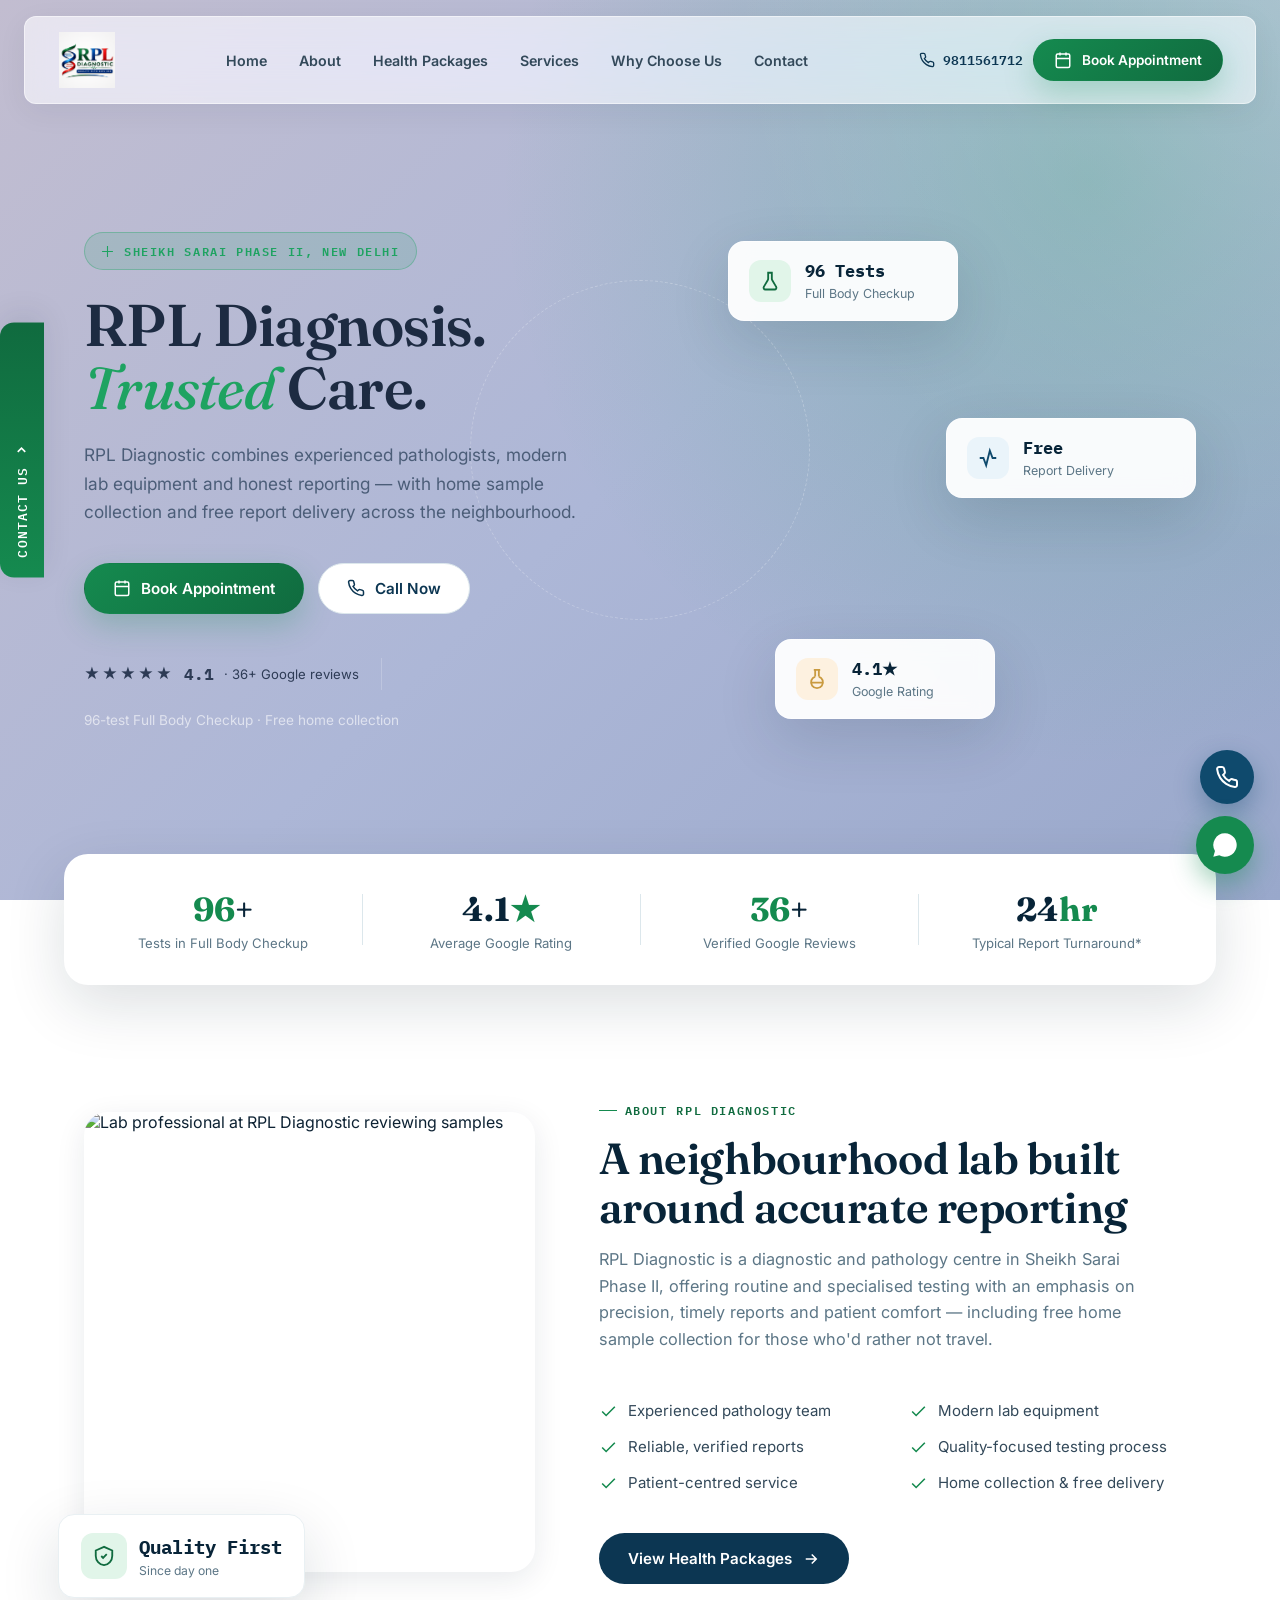
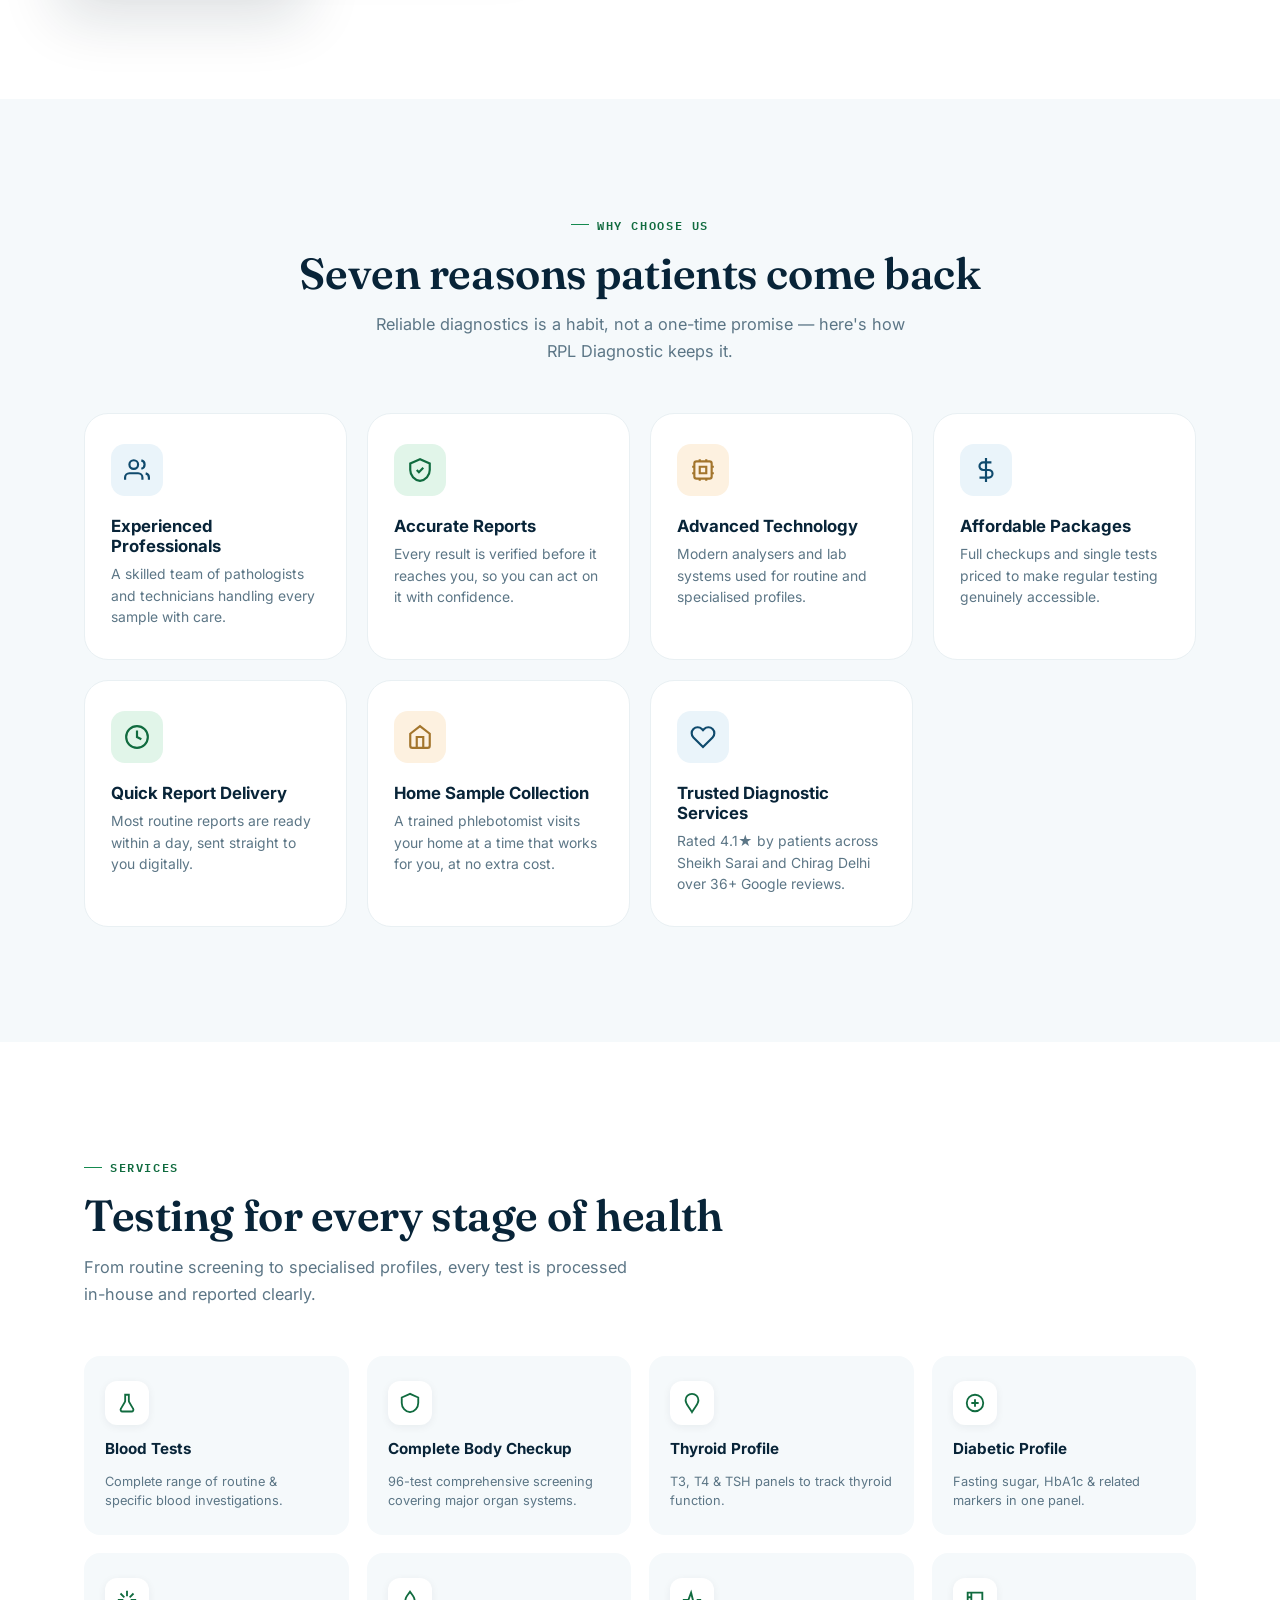
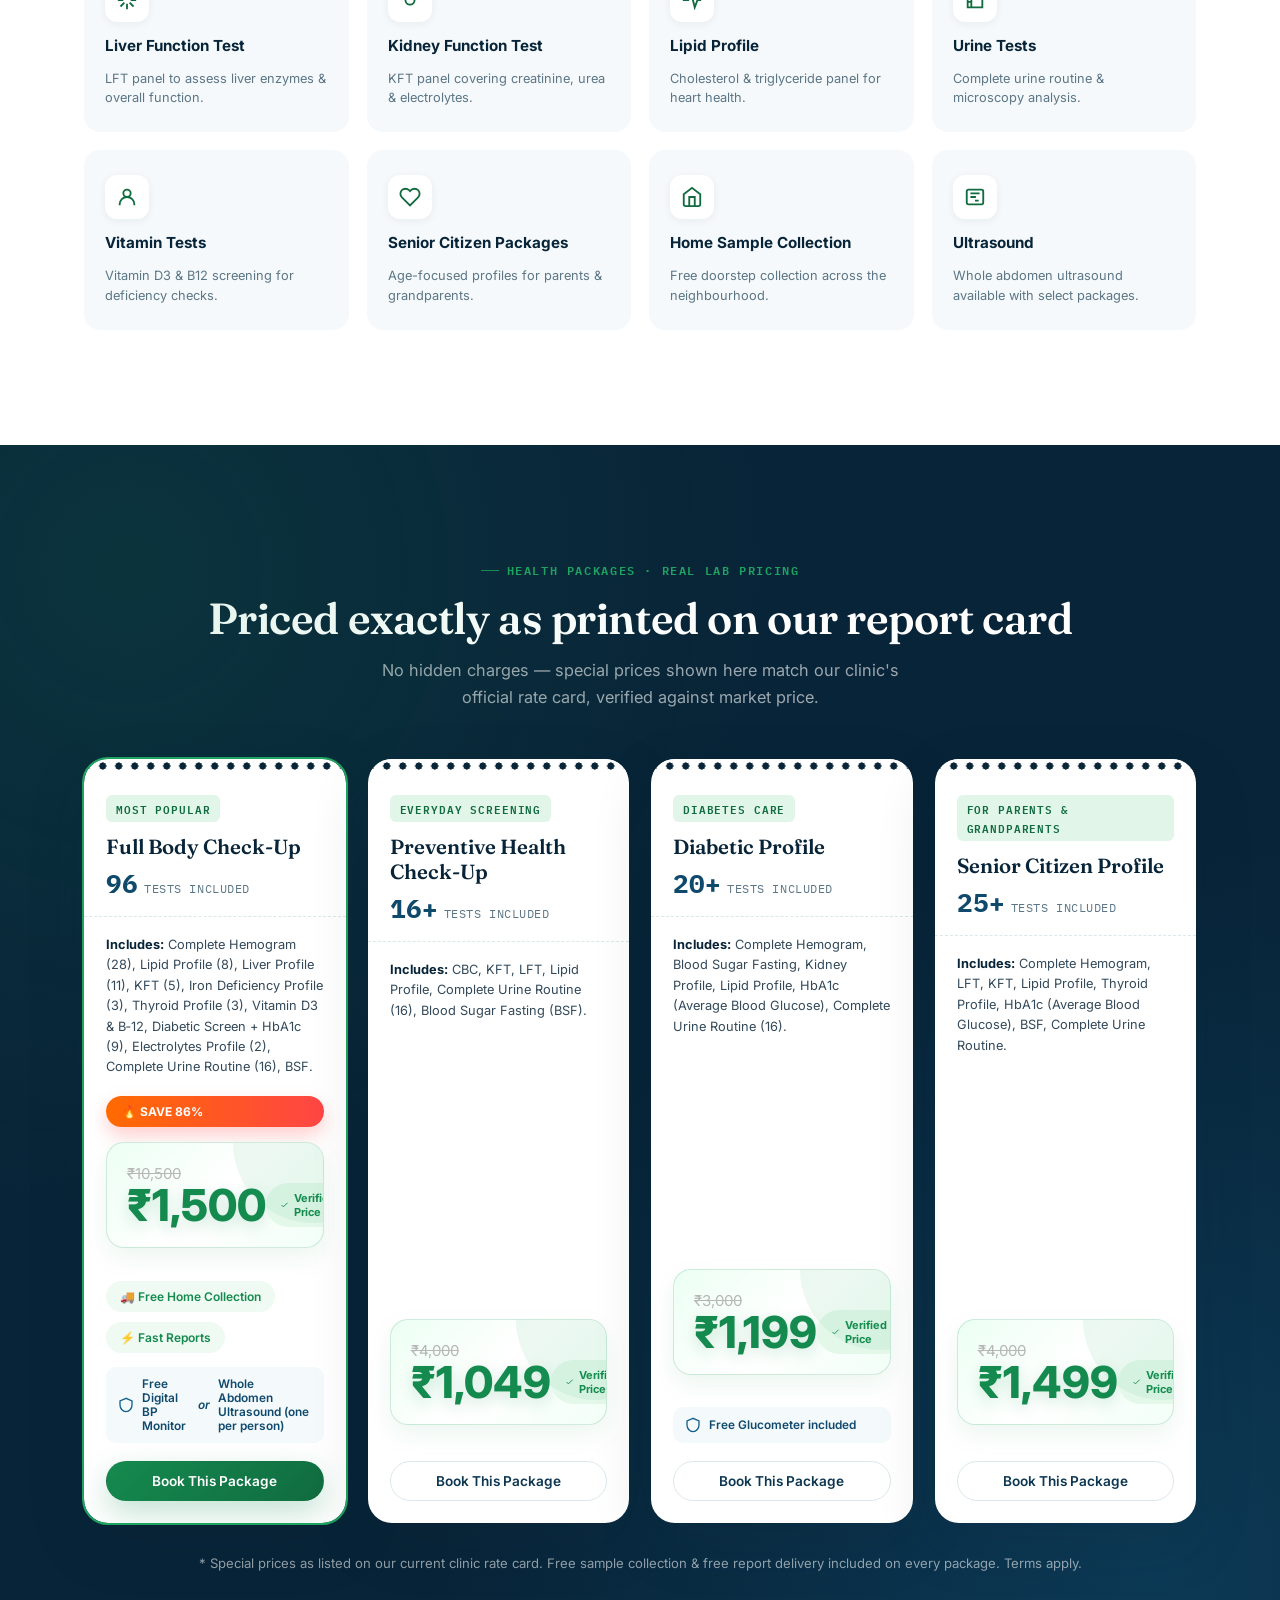
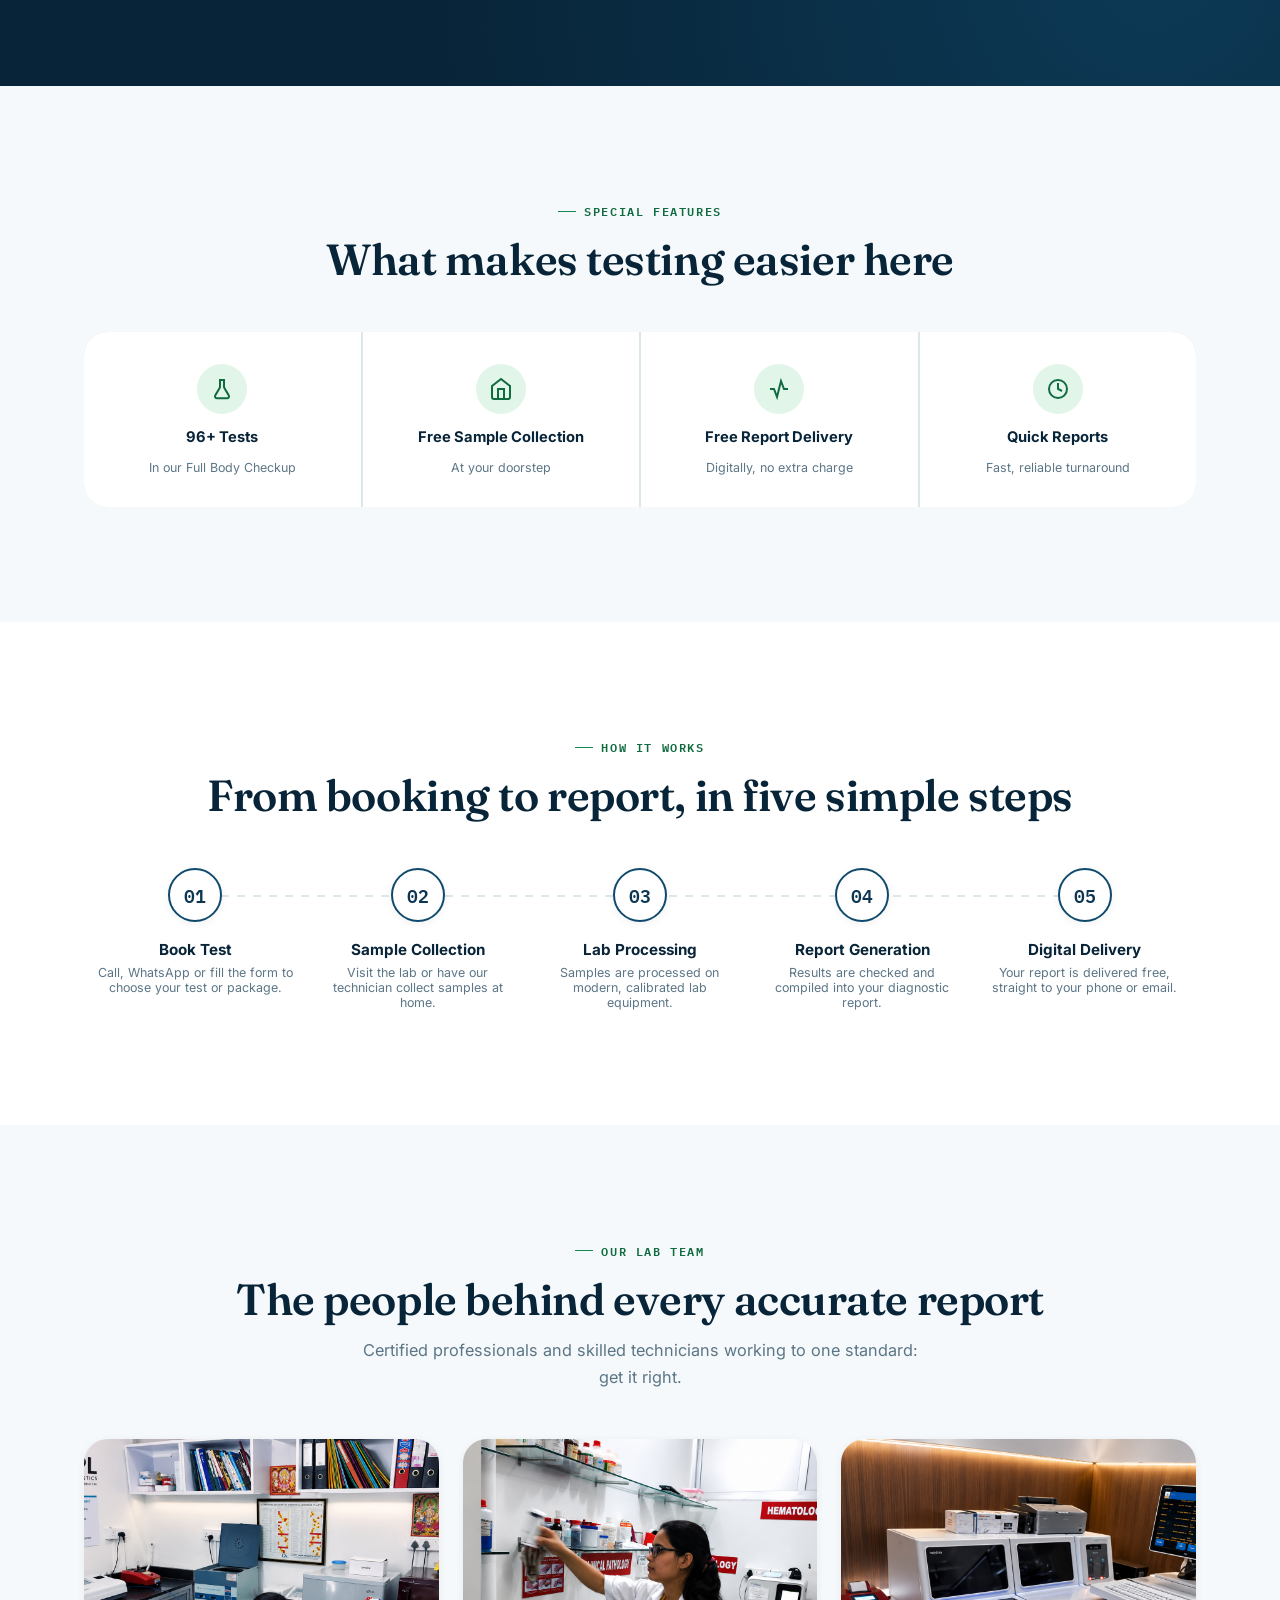
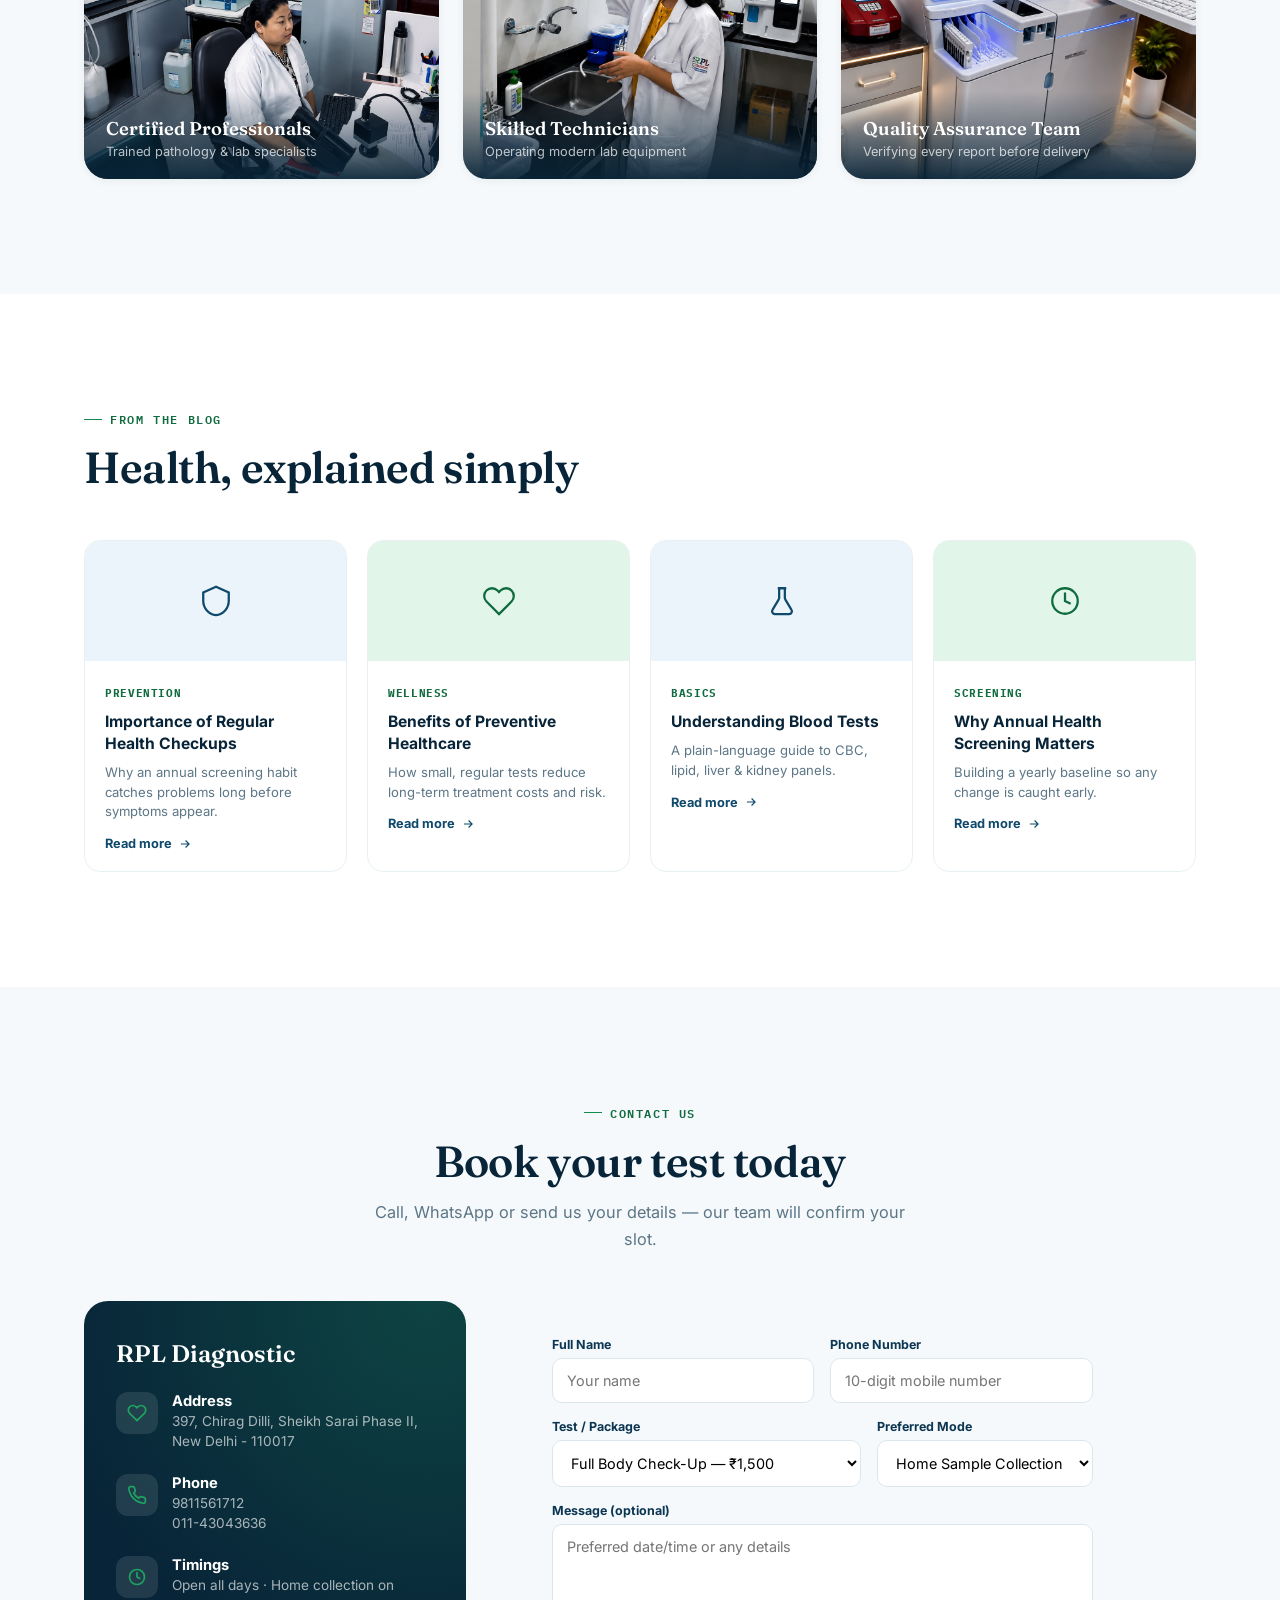
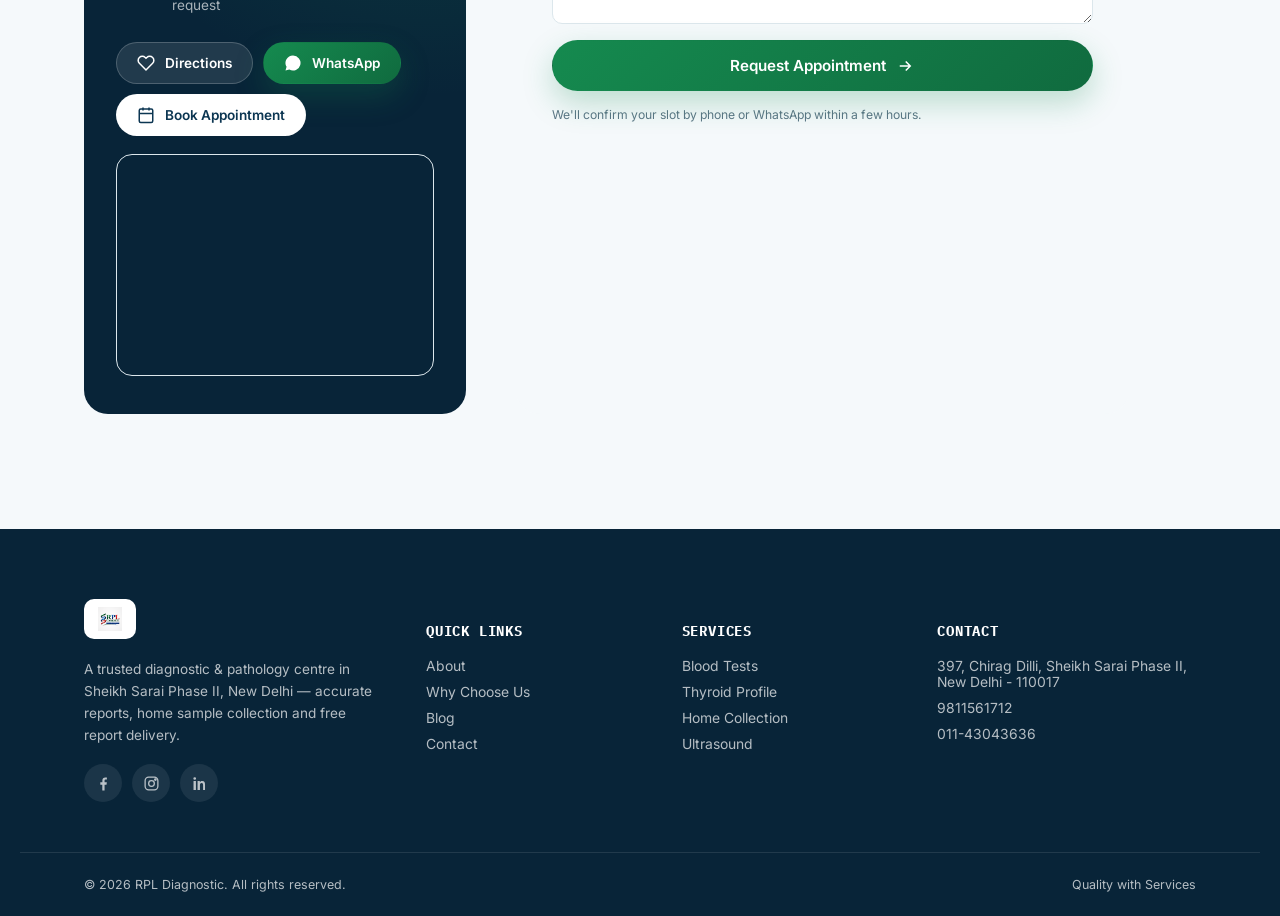
==== commit 86c8a75c: "navbar" ====
--- a/index.html
+++ b/index.html
@@ -53,8 +53,10 @@
 <header class="nav" id="siteNav">
   <div class="nav__inner">
     <a href="#home" class="nav__logo">
-      <img src="assets/rpl-logo.png" alt="RPL Diagnostic logo">
-    </a>
+  <span class="nav__logo-crop">
+    <img src="assets/rpl-logo.png" alt="RPL Diagnostic logo">
+  </span>
+</a>
     <nav class="nav__links">
       <a href="#home">Home</a>
       <a href="#about">About</a>
--- a/css/styles.css
+++ b/css/styles.css
@@ -145,29 +145,76 @@
   padding:18px 0;
   transition:padding .35s ease, background .35s ease, box-shadow .35s ease;
 }
+/* ============ NAVBAR CONTAINER — REDESIGNED (pill → rectangular) ============ */
+
+.nav{
+  position:fixed; top:0; left:0; right:0;
+  z-index:1000;
+  padding:16px 0; /* CHANGED: was 18px 0 — trimmed slightly since the inner bar is now much taller (88px), keeping the top/bottom framing proportional instead of oversized */
+  transition:padding .35s ease, background .35s ease, box-shadow .35s ease;
+}
+
 .nav__inner{
-  max-width:var(--container);
-  margin:0 auto;
-  padding-inline:var(--pad);
+  /* REMOVED: max-width:var(--container); margin:0 auto;
+     These centered the bar as a narrow capsule in the middle of the page. */
+  margin:0 24px; /* NEW: small left/right margins so the bar spans almost the full page width instead of being centered in a constrained container */
+
+  /* REMOVED: padding-inline:var(--pad); padding:8px 10px 8px 24px;
+     That asymmetric 8/10/8/24 padding was part of what created the capsule look. */
+  padding:0 32px; /* NEW: clean, symmetric horizontal padding — height is now controlled by min-height, not vertical padding */
+
+  min-height:88px; /* NEW: navbar height increased to ~88px (was ~50px as a pill) */
+
   display:flex;
   align-items:center;
   justify-content:space-between;
-  gap:24px;
-  background:rgba(255,255,255,.6);
-  backdrop-filter:blur(18px) saturate(160%);
-  -webkit-backdrop-filter:blur(18px) saturate(160%);
-  border:1px solid rgba(255,255,255,.5);
-  border-radius:100px;
-  padding:8px 10px 8px 20px;
-  box-shadow:0 8px 30px rgba(13,34,51,.06);
-  transition:box-shadow .35s ease, background .35s ease;
-}
+  gap:24px; /* UNCHANGED — spacing between logo/links/right side preserved */
+
+  background:rgba(255,255,255,.6); /* UNCHANGED — glass effect / colors untouched */
+  backdrop-filter:blur(18px) saturate(160%); /* UNCHANGED */
+  -webkit-backdrop-filter:blur(18px) saturate(160%); /* UNCHANGED */
+  border:1px solid rgba(255,255,255,.5); /* UNCHANGED */
+
+  border-radius:12px; /* CHANGED: was border-radius:100px (the pill/capsule shape) — now a subtle rectangular radius */
+
+  box-shadow:0 8px 30px rgba(13,34,51,.06); /* UNCHANGED */
+  transition:box-shadow .35s ease, background .35s ease; /* UNCHANGED */
+}
+
 .nav.scrolled .nav__inner{
-  background:rgba(255,255,255,.85);
-  box-shadow:0 10px 34px rgba(13,34,51,.12);
-}
-.nav__logo{ display:flex; align-items:center; gap:10px; }
-.nav__logo img{ height:34px; width:auto; }
+  background:rgba(255,255,255,.85); /* UNCHANGED */
+  box-shadow:0 10px 34px rgba(13,34,51,.12); /* UNCHANGED */
+}
+.nav__logo{
+  display:flex;
+  align-items:center;      /* keeps it vertically centered with .nav__links automatically, since .nav__inner already uses align-items:center — no extra alignment hacks needed */
+  gap:10px;
+  margin-left:2px;         /* small extra breathing room now that padding-left grew too */
+}
+.nav__logo-crop{
+  --logo-crop-zoom: 1.18; /* TUNE THIS: raise it if the mark still looks small after cropping, lower it if edges get clipped off */
+  display:flex;
+  align-items:center;
+  justify-content:center;
+  height:clamp(44px, 5.8vw, 56px);
+  width:auto;
+  overflow:hidden;         /* the actual "crop" — hides transparent PNG padding */
+  transform-origin:center;
+  transition:transform .3s cubic-bezier(.2,.7,.2,1); /* smooth premium hover */
+}
+
+.nav__logo-crop img{
+  height:100%;
+  width:auto;
+  object-fit:contain;      /* preserves original aspect ratio, never stretches */
+  transform:scale(var(--logo-crop-zoom));
+  transform-origin:center;
+}
+
+/* Hover: subtle premium scale on the whole logo, Apple/Stripe-style */
+.nav__logo:hover .nav__logo-crop{
+  transform:scale(1.05);
+}
 .nav__links{ display:flex; align-items:center; gap:2px; }
 .nav__links a{
   font-size:.89rem;
@@ -976,4 +1023,4 @@
 /* Click */
 .package-btn:active{
     transform:scale(.96);
-}
+}
